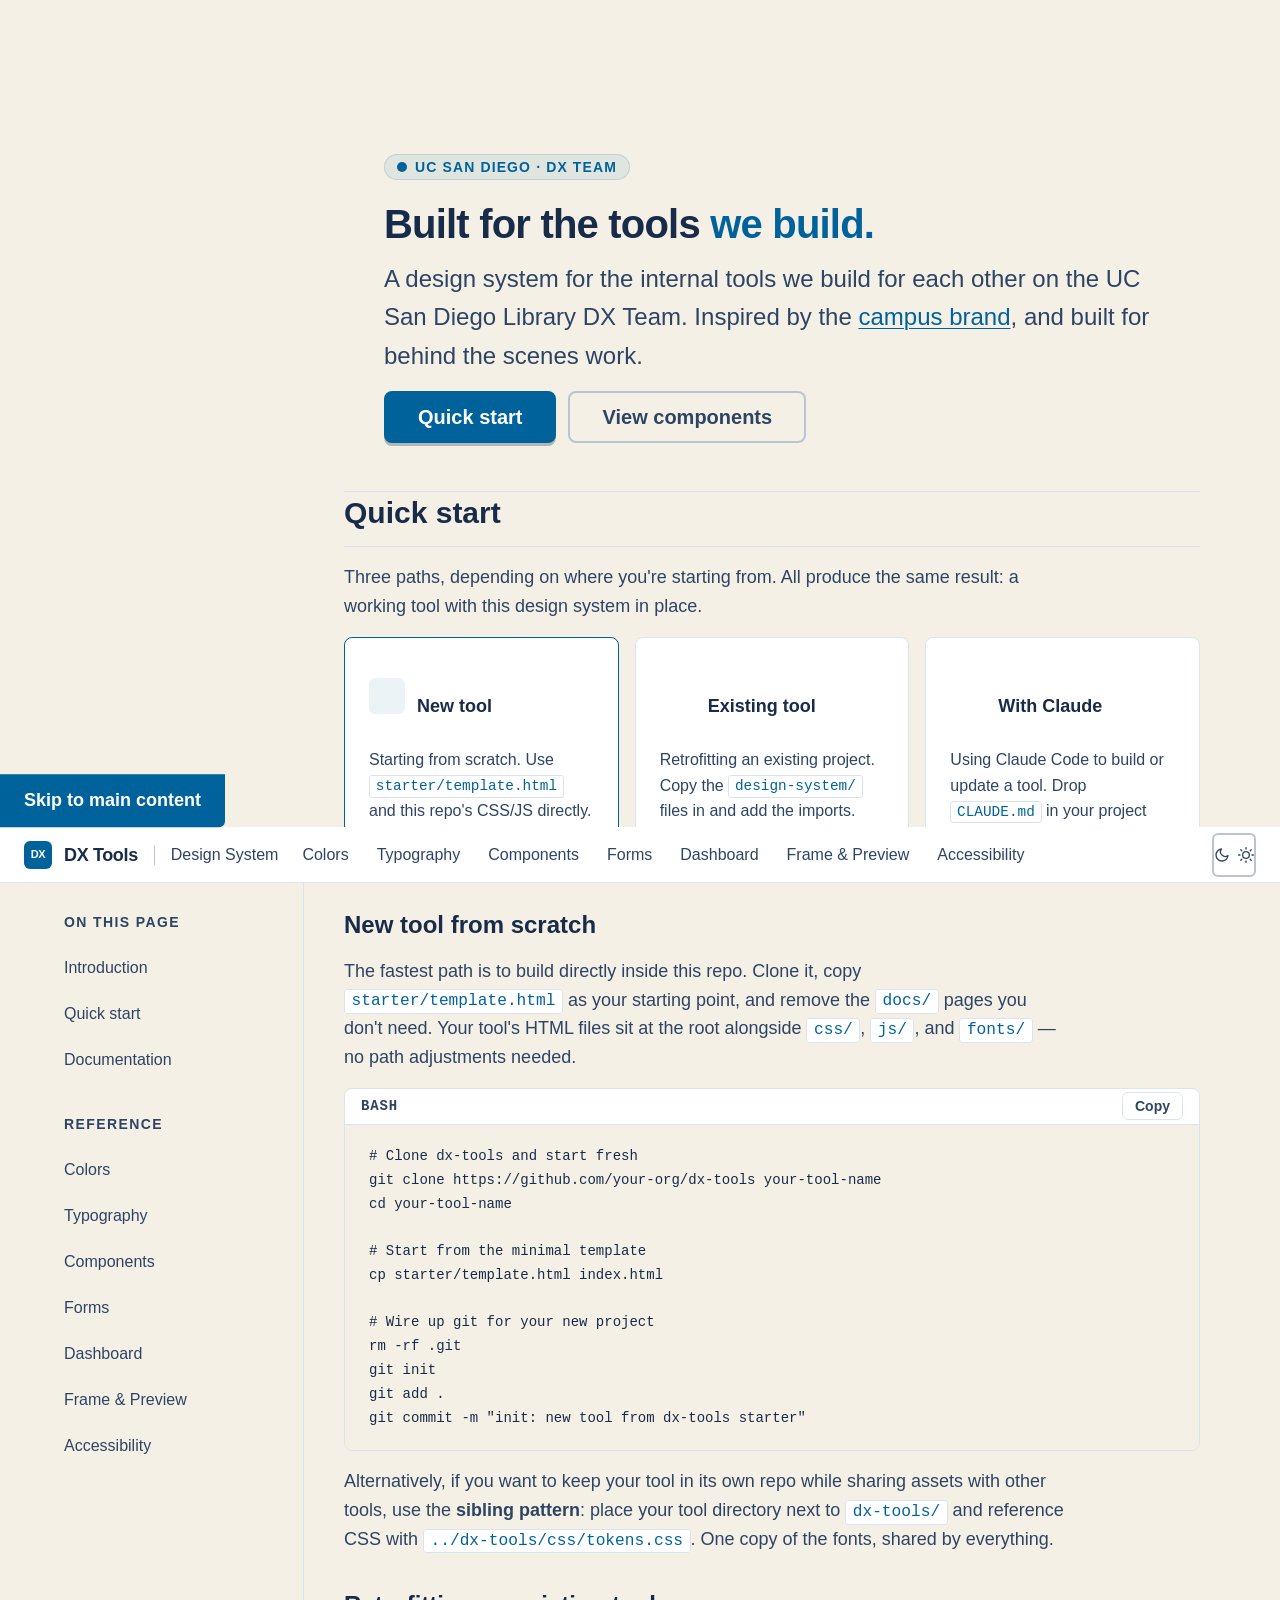
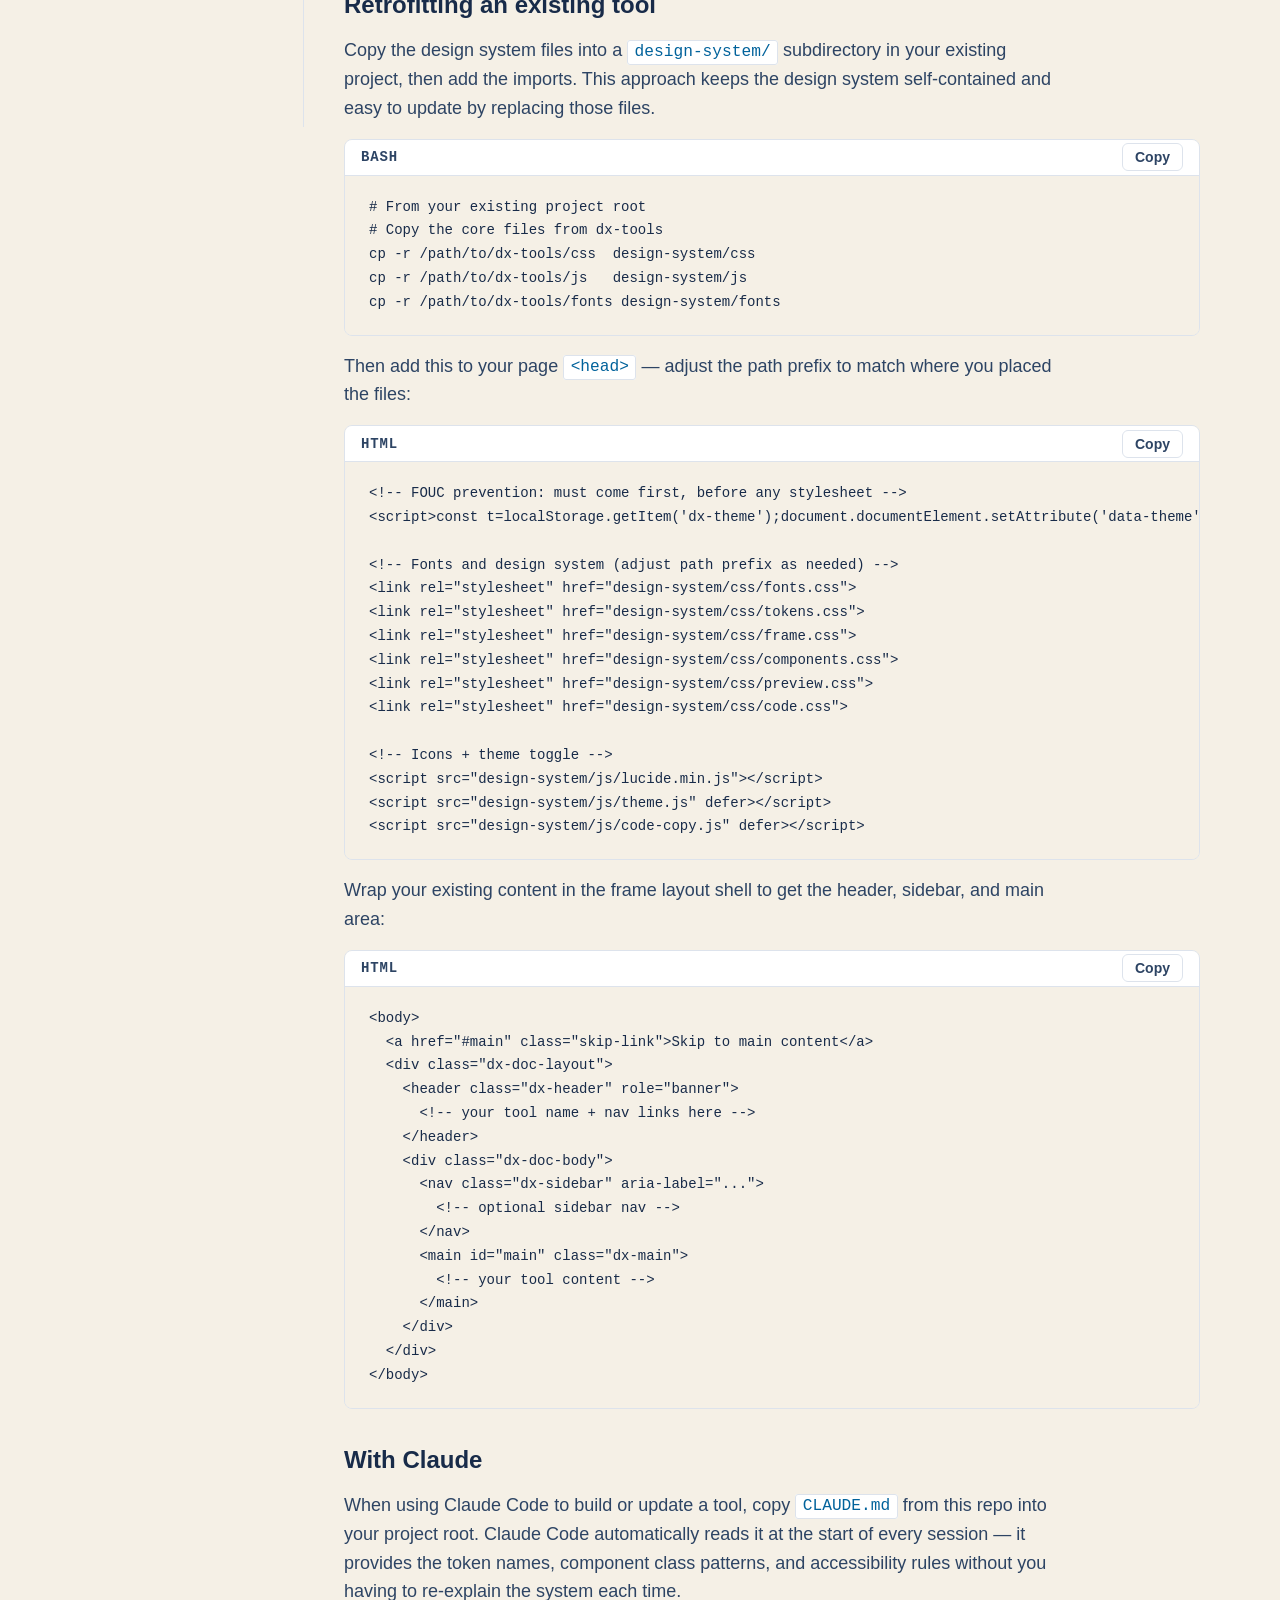
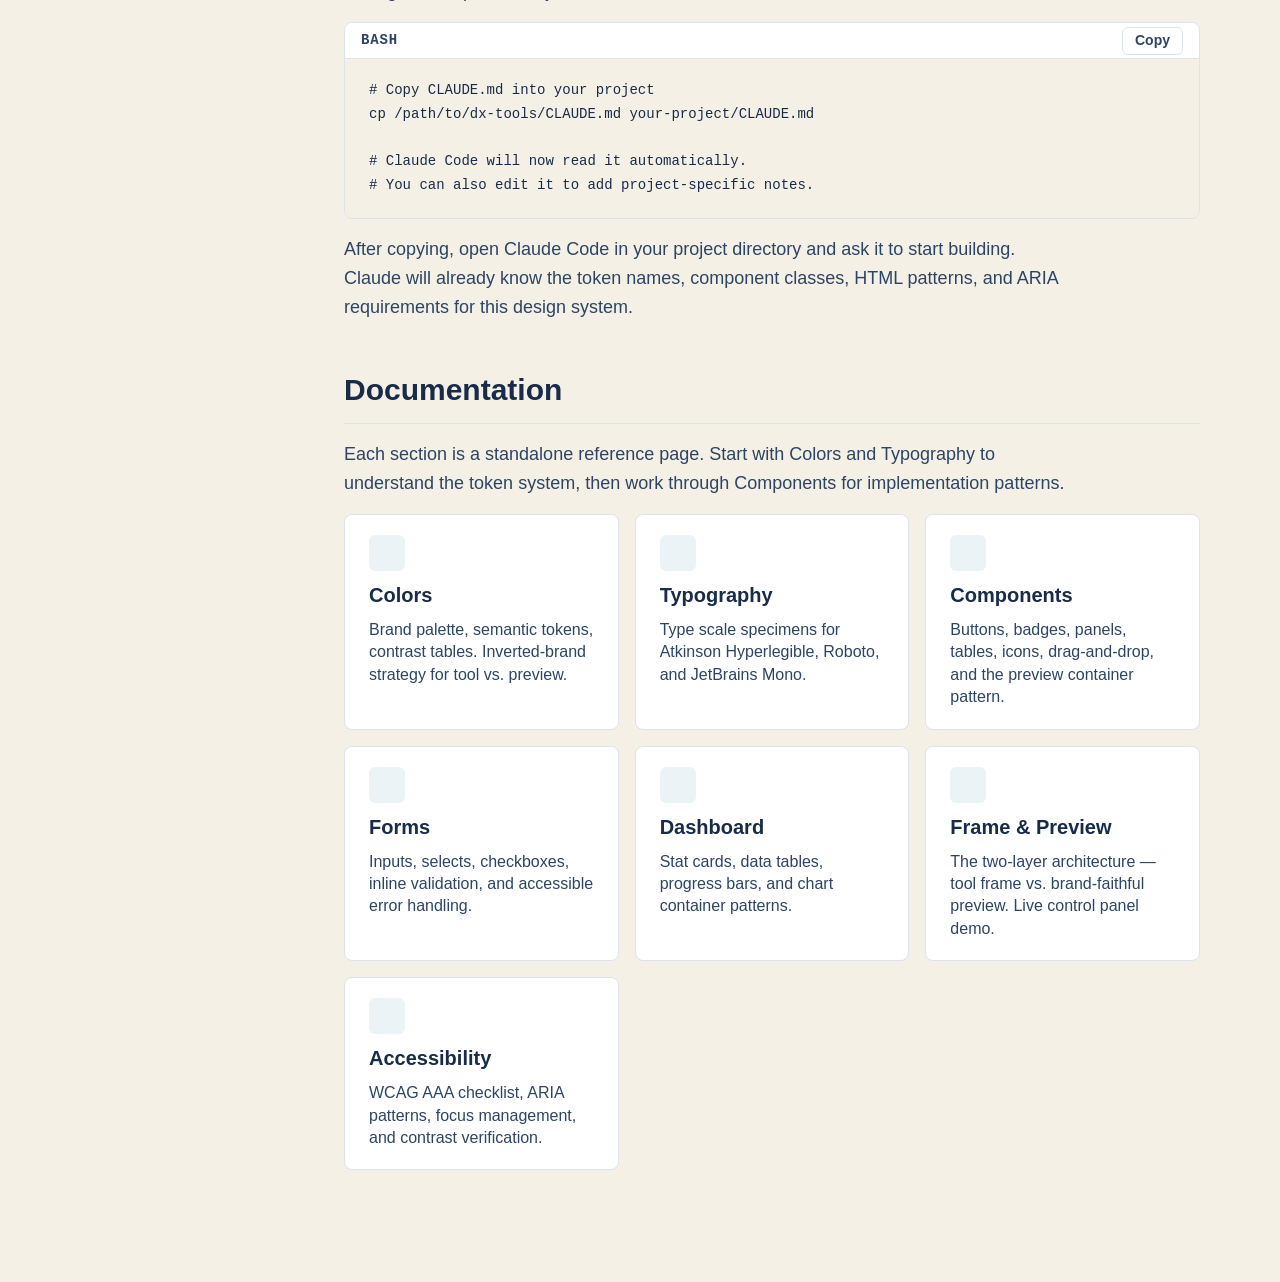
==== docs/index.html @ 7c6c9ac5 "feat: packaging guide, CLAUDE.md, starter template, docs/ index Issue 1 — docs/index.html   Proper l" ====
<!DOCTYPE html>
<html lang="en">
<head>
  <meta charset="UTF-8">
  <meta name="viewport" content="width=device-width, initial-scale=1.0">
  <title>Documentation — DX Tools Design System</title>
  <meta http-equiv="refresh" content="0; url=../index.html#docs">
  <script>const t=localStorage.getItem('dx-theme');document.documentElement.setAttribute('data-theme',t||'light');</script>
  <link rel="stylesheet" href="../css/fonts.css">
  <link rel="stylesheet" href="../css/tokens.css">
  <link rel="stylesheet" href="../css/frame.css">
  <link rel="stylesheet" href="../css/components.css">
  <link rel="stylesheet" href="../css/code.css">
</head>
<body>
  <a href="#main" class="skip-link">Skip to main content</a>
  <div class="dx-doc-layout">
    <header class="dx-header" role="banner">
      <a href="../index.html" class="dx-header__brand" aria-label="DX Tools home">
        <span class="dx-header__mark" aria-hidden="true">DX</span>
        <span class="dx-header__wordmark">DX Tools</span>
        <span class="dx-header__divider" aria-hidden="true"></span>
        <span class="dx-header__subtitle">Design System</span>
      </a>
      <nav class="dx-header__nav" aria-label="Design system sections">
        <a href="colors.html"        class="dx-header__nav-link">Colors</a>
        <a href="typography.html"    class="dx-header__nav-link">Typography</a>
        <a href="components.html"    class="dx-header__nav-link">Components</a>
        <a href="forms.html"         class="dx-header__nav-link">Forms</a>
        <a href="dashboard.html"     class="dx-header__nav-link">Dashboard</a>
        <a href="frame-preview.html" class="dx-header__nav-link">Frame &amp; Preview</a>
        <a href="accessibility.html" class="dx-header__nav-link">Accessibility</a>
      </nav>
      <div class="dx-header__actions">
        <button class="btn btn--ghost btn--icon" data-theme-toggle aria-label="Switch to light mode" aria-pressed="false">
          <svg class="icon-moon" width="18" height="18" viewBox="0 0 24 24" fill="none" stroke="currentColor" stroke-width="2" stroke-linecap="round" stroke-linejoin="round" aria-hidden="true"><path d="M21 12.79A9 9 0 1 1 11.21 3 7 7 0 0 0 21 12.79z"/></svg>
          <svg class="icon-sun"  width="18" height="18" viewBox="0 0 24 24" fill="none" stroke="currentColor" stroke-width="2" stroke-linecap="round" stroke-linejoin="round" aria-hidden="true" hidden><circle cx="12" cy="12" r="5"/><line x1="12" y1="1" x2="12" y2="3"/><line x1="12" y1="21" x2="12" y2="23"/><line x1="1" y1="12" x2="3" y2="12"/><line x1="21" y1="12" x2="23" y2="12"/><line x1="4.22" y1="4.22" x2="5.64" y2="5.64"/><line x1="18.36" y1="18.36" x2="19.78" y2="19.78"/><line x1="4.22" y1="19.78" x2="5.64" y2="18.36"/><line x1="18.36" y1="5.64" x2="19.78" y2="4.22"/></svg>
        </button>
      </div>
    </header>

    <div class="dx-doc-body">
      <main id="main" class="dx-main" style="max-width: 600px;">
        <span class="eyebrow">Design system</span>
        <h1 class="page-title">Documentation</h1>
        <p class="lead">You've landed in the <code>docs/</code> directory. Pick a section below, or go to the <a href="../index.html">design system home</a>.</p>

        <nav aria-label="Documentation sections">
          <ul style="list-style: none; display: flex; flex-direction: column; gap: var(--space-3); padding: 0; margin-top: var(--space-6);">
            <li><a href="colors.html" style="font-size: var(--text-md); font-weight: var(--weight-semibold);">Colors</a> — brand palette, semantic tokens, contrast tables</li>
            <li><a href="typography.html" style="font-size: var(--text-md); font-weight: var(--weight-semibold);">Typography</a> — type scale specimens, Atkinson, Roboto, JetBrains Mono</li>
            <li><a href="components.html" style="font-size: var(--text-md); font-weight: var(--weight-semibold);">Components</a> — buttons, panels, tables, icons, drag-and-drop, preview container</li>
            <li><a href="forms.html" style="font-size: var(--text-md); font-weight: var(--weight-semibold);">Forms</a> — inputs, selects, validation, error states</li>
            <li><a href="dashboard.html" style="font-size: var(--text-md); font-weight: var(--weight-semibold);">Dashboard</a> — stat cards, data tables, progress bars</li>
            <li><a href="frame-preview.html" style="font-size: var(--text-md); font-weight: var(--weight-semibold);">Frame &amp; Preview</a> — two-layer architecture, cascade rules, control panel demo</li>
            <li><a href="accessibility.html" style="font-size: var(--text-md); font-weight: var(--weight-semibold);">Accessibility</a> — WCAG AAA checklist, ARIA patterns, focus management</li>
          </ul>
        </nav>
      </main>
    </div>
  </div>
  <script src="../js/lucide.min.js"></script>
  <script src="../js/theme.js" defer></script>
</body>
</html>
---- css/fonts.css ----
/* ================================================================
   DX TOOLS DESIGN SYSTEM — SELF-HOSTED FONTS

   All fonts served locally from ../fonts/ (no external requests).
   Generated from Google Fonts CSS; paths rewritten to local woff2 files.

   Typefaces:
     Atkinson Hyperlegible — Frame UI (accessibility-first)
     JetBrains Mono        — Code blocks and inline code
     Roboto                — Preview areas (UC San Diego brand substitute)

   Usage:
     var(--font-frame)   → Atkinson Hyperlegible
     var(--font-code)    → JetBrains Mono
     var(--font-preview) → Roboto
   ================================================================ */

/* latin-ext */
@font-face {
  font-family: 'Atkinson Hyperlegible';
  font-style: italic;
  font-weight: 400;
  font-display: swap;
  src: url(../fonts/9Bt43C1KxNDXMspQ1lPyU89-1h6ONRlW45G056IkUwCgblWmLWQ.woff2) format('woff2');
  unicode-range: U+0100-02BA, U+02BD-02C5, U+02C7-02CC, U+02CE-02D7, U+02DD-02FF, U+0304, U+0308, U+0329, U+1D00-1DBF, U+1E00-1E9F, U+1EF2-1EFF, U+2020, U+20A0-20AB, U+20AD-20C0, U+2113, U+2C60-2C7F, U+A720-A7FF;
}
/* latin */
@font-face {
  font-family: 'Atkinson Hyperlegible';
  font-style: italic;
  font-weight: 400;
  font-display: swap;
  src: url(../fonts/9Bt43C1KxNDXMspQ1lPyU89-1h6ONRlW45G056IqUwCgblWm.woff2) format('woff2');
  unicode-range: U+0000-00FF, U+0131, U+0152-0153, U+02BB-02BC, U+02C6, U+02DA, U+02DC, U+0304, U+0308, U+0329, U+2000-206F, U+20AC, U+2122, U+2191, U+2193, U+2212, U+2215, U+FEFF, U+FFFD;
}
/* latin-ext */
@font-face {
  font-family: 'Atkinson Hyperlegible';
  font-style: italic;
  font-weight: 700;
  font-display: swap;
  src: url(../fonts/9Bt93C1KxNDXMspQ1lPyU89-1h6ONRlW45G056qRdhWDTFiMF225Z2k.woff2) format('woff2');
  unicode-range: U+0100-02BA, U+02BD-02C5, U+02C7-02CC, U+02CE-02D7, U+02DD-02FF, U+0304, U+0308, U+0329, U+1D00-1DBF, U+1E00-1E9F, U+1EF2-1EFF, U+2020, U+20A0-20AB, U+20AD-20C0, U+2113, U+2C60-2C7F, U+A720-A7FF;
}
/* latin */
@font-face {
  font-family: 'Atkinson Hyperlegible';
  font-style: italic;
  font-weight: 700;
  font-display: swap;
  src: url(../fonts/9Bt93C1KxNDXMspQ1lPyU89-1h6ONRlW45G056qRdhWNTFiMF225.woff2) format('woff2');
  unicode-range: U+0000-00FF, U+0131, U+0152-0153, U+02BB-02BC, U+02C6, U+02DA, U+02DC, U+0304, U+0308, U+0329, U+2000-206F, U+20AC, U+2122, U+2191, U+2193, U+2212, U+2215, U+FEFF, U+FFFD;
}
/* latin-ext */
@font-face {
  font-family: 'Atkinson Hyperlegible';
  font-style: normal;
  font-weight: 400;
  font-display: swap;
  src: url(../fonts/9Bt23C1KxNDXMspQ1lPyU89-1h6ONRlW45G07JIoWQeCbGWn.woff2) format('woff2');
  unicode-range: U+0100-02BA, U+02BD-02C5, U+02C7-02CC, U+02CE-02D7, U+02DD-02FF, U+0304, U+0308, U+0329, U+1D00-1DBF, U+1E00-1E9F, U+1EF2-1EFF, U+2020, U+20A0-20AB, U+20AD-20C0, U+2113, U+2C60-2C7F, U+A720-A7FF;
}
/* latin */
@font-face {
  font-family: 'Atkinson Hyperlegible';
  font-style: normal;
  font-weight: 400;
  font-display: swap;
  src: url(../fonts/9Bt23C1KxNDXMspQ1lPyU89-1h6ONRlW45G04pIoWQeCbA.woff2) format('woff2');
  unicode-range: U+0000-00FF, U+0131, U+0152-0153, U+02BB-02BC, U+02C6, U+02DA, U+02DC, U+0304, U+0308, U+0329, U+2000-206F, U+20AC, U+2122, U+2191, U+2193, U+2212, U+2215, U+FEFF, U+FFFD;
}
/* latin-ext */
@font-face {
  font-family: 'Atkinson Hyperlegible';
  font-style: normal;
  font-weight: 700;
  font-display: swap;
  src: url(../fonts/9Bt73C1KxNDXMspQ1lPyU89-1h6ONRlW45G8Wbc9eiWPRl-uFV24.woff2) format('woff2');
  unicode-range: U+0100-02BA, U+02BD-02C5, U+02C7-02CC, U+02CE-02D7, U+02DD-02FF, U+0304, U+0308, U+0329, U+1D00-1DBF, U+1E00-1E9F, U+1EF2-1EFF, U+2020, U+20A0-20AB, U+20AD-20C0, U+2113, U+2C60-2C7F, U+A720-A7FF;
}
/* latin */
@font-face {
  font-family: 'Atkinson Hyperlegible';
  font-style: normal;
  font-weight: 700;
  font-display: swap;
  src: url(../fonts/9Bt73C1KxNDXMspQ1lPyU89-1h6ONRlW45G8Wbc9dCWPRl-uFQ.woff2) format('woff2');
  unicode-range: U+0000-00FF, U+0131, U+0152-0153, U+02BB-02BC, U+02C6, U+02DA, U+02DC, U+0304, U+0308, U+0329, U+2000-206F, U+20AC, U+2122, U+2191, U+2193, U+2212, U+2215, U+FEFF, U+FFFD;
}
/* cyrillic-ext */
@font-face {
  font-family: 'JetBrains Mono';
  font-style: italic;
  font-weight: 400;
  font-display: swap;
  src: url(../fonts/tDba2o-flEEny0FZhsfKu5WU4xD-IQ-PuZJJXxfpAO-LfmOamaKxggPBcV-2Lg.woff2) format('woff2');
  unicode-range: U+0460-052F, U+1C80-1C8A, U+20B4, U+2DE0-2DFF, U+A640-A69F, U+FE2E-FE2F;
}
/* cyrillic */
@font-face {
  font-family: 'JetBrains Mono';
  font-style: italic;
  font-weight: 400;
  font-display: swap;
  src: url(../fonts/tDba2o-flEEny0FZhsfKu5WU4xD-IQ-PuZJJXxfpAO-LfmOTmaKxggPBcV-2Lg.woff2) format('woff2');
  unicode-range: U+0301, U+0400-045F, U+0490-0491, U+04B0-04B1, U+2116;
}
/* greek */
@font-face {
  font-family: 'JetBrains Mono';
  font-style: italic;
  font-weight: 400;
  font-display: swap;
  src: url(../fonts/tDba2o-flEEny0FZhsfKu5WU4xD-IQ-PuZJJXxfpAO-LfmOUmaKxggPBcV-2Lg.woff2) format('woff2');
  unicode-range: U+0370-0377, U+037A-037F, U+0384-038A, U+038C, U+038E-03A1, U+03A3-03FF;
}
/* vietnamese */
@font-face {
  font-family: 'JetBrains Mono';
  font-style: italic;
  font-weight: 400;
  font-display: swap;
  src: url(../fonts/tDba2o-flEEny0FZhsfKu5WU4xD-IQ-PuZJJXxfpAO-LfmOYmaKxggPBcV-2Lg.woff2) format('woff2');
  unicode-range: U+0102-0103, U+0110-0111, U+0128-0129, U+0168-0169, U+01A0-01A1, U+01AF-01B0, U+0300-0301, U+0303-0304, U+0308-0309, U+0323, U+0329, U+1EA0-1EF9, U+20AB;
}
/* latin-ext */
@font-face {
  font-family: 'JetBrains Mono';
  font-style: italic;
  font-weight: 400;
  font-display: swap;
  src: url(../fonts/tDba2o-flEEny0FZhsfKu5WU4xD-IQ-PuZJJXxfpAO-LfmOZmaKxggPBcV-2Lg.woff2) format('woff2');
  unicode-range: U+0100-02BA, U+02BD-02C5, U+02C7-02CC, U+02CE-02D7, U+02DD-02FF, U+0304, U+0308, U+0329, U+1D00-1DBF, U+1E00-1E9F, U+1EF2-1EFF, U+2020, U+20A0-20AB, U+20AD-20C0, U+2113, U+2C60-2C7F, U+A720-A7FF;
}
/* latin */
@font-face {
  font-family: 'JetBrains Mono';
  font-style: italic;
  font-weight: 400;
  font-display: swap;
  src: url(../fonts/tDba2o-flEEny0FZhsfKu5WU4xD-IQ-PuZJJXxfpAO-LfmOXmaKxggPBcV8.woff2) format('woff2');
  unicode-range: U+0000-00FF, U+0131, U+0152-0153, U+02BB-02BC, U+02C6, U+02DA, U+02DC, U+0304, U+0308, U+0329, U+2000-206F, U+20AC, U+2122, U+2191, U+2193, U+2212, U+2215, U+FEFF, U+FFFD;
}
/* cyrillic-ext */
@font-face {
  font-family: 'JetBrains Mono';
  font-style: normal;
  font-weight: 400;
  font-display: swap;
  src: url(../fonts/tDbv2o-flEEny0FZhsfKu5WU4zr3E_BX0PnT8RD8yKwBNntkaToggR7BYRbKPx3cwgknk-6nFg.woff2) format('woff2');
  unicode-range: U+0460-052F, U+1C80-1C8A, U+20B4, U+2DE0-2DFF, U+A640-A69F, U+FE2E-FE2F;
}
/* cyrillic */
@font-face {
  font-family: 'JetBrains Mono';
  font-style: normal;
  font-weight: 400;
  font-display: swap;
  src: url(../fonts/tDbv2o-flEEny0FZhsfKu5WU4zr3E_BX0PnT8RD8yKwBNntkaToggR7BYRbKPxTcwgknk-6nFg.woff2) format('woff2');
  unicode-range: U+0301, U+0400-045F, U+0490-0491, U+04B0-04B1, U+2116;
}
/* greek */
@font-face {
  font-family: 'JetBrains Mono';
  font-style: normal;
  font-weight: 400;
  font-display: swap;
  src: url(../fonts/tDbv2o-flEEny0FZhsfKu5WU4zr3E_BX0PnT8RD8yKwBNntkaToggR7BYRbKPxPcwgknk-6nFg.woff2) format('woff2');
  unicode-range: U+0370-0377, U+037A-037F, U+0384-038A, U+038C, U+038E-03A1, U+03A3-03FF;
}
/* vietnamese */
@font-face {
  font-family: 'JetBrains Mono';
  font-style: normal;
  font-weight: 400;
  font-display: swap;
  src: url(../fonts/tDbv2o-flEEny0FZhsfKu5WU4zr3E_BX0PnT8RD8yKwBNntkaToggR7BYRbKPx_cwgknk-6nFg.woff2) format('woff2');
  unicode-range: U+0102-0103, U+0110-0111, U+0128-0129, U+0168-0169, U+01A0-01A1, U+01AF-01B0, U+0300-0301, U+0303-0304, U+0308-0309, U+0323, U+0329, U+1EA0-1EF9, U+20AB;
}
/* latin-ext */
@font-face {
  font-family: 'JetBrains Mono';
  font-style: normal;
  font-weight: 400;
  font-display: swap;
  src: url(../fonts/tDbv2o-flEEny0FZhsfKu5WU4zr3E_BX0PnT8RD8yKwBNntkaToggR7BYRbKPx7cwgknk-6nFg.woff2) format('woff2');
  unicode-range: U+0100-02BA, U+02BD-02C5, U+02C7-02CC, U+02CE-02D7, U+02DD-02FF, U+0304, U+0308, U+0329, U+1D00-1DBF, U+1E00-1E9F, U+1EF2-1EFF, U+2020, U+20A0-20AB, U+20AD-20C0, U+2113, U+2C60-2C7F, U+A720-A7FF;
}
/* latin */
@font-face {
  font-family: 'JetBrains Mono';
  font-style: normal;
  font-weight: 400;
  font-display: swap;
  src: url(../fonts/tDbv2o-flEEny0FZhsfKu5WU4zr3E_BX0PnT8RD8yKwBNntkaToggR7BYRbKPxDcwgknk-4.woff2) format('woff2');
  unicode-range: U+0000-00FF, U+0131, U+0152-0153, U+02BB-02BC, U+02C6, U+02DA, U+02DC, U+0304, U+0308, U+0329, U+2000-206F, U+20AC, U+2122, U+2191, U+2193, U+2212, U+2215, U+FEFF, U+FFFD;
}
/* cyrillic-ext */
@font-face {
  font-family: 'JetBrains Mono';
  font-style: normal;
  font-weight: 500;
  font-display: swap;
  src: url(../fonts/tDbv2o-flEEny0FZhsfKu5WU4zr3E_BX0PnT8RD8yKwBNntkaToggR7BYRbKPx3cwgknk-6nFg.woff2) format('woff2');
  unicode-range: U+0460-052F, U+1C80-1C8A, U+20B4, U+2DE0-2DFF, U+A640-A69F, U+FE2E-FE2F;
}
/* cyrillic */
@font-face {
  font-family: 'JetBrains Mono';
  font-style: normal;
  font-weight: 500;
  font-display: swap;
  src: url(../fonts/tDbv2o-flEEny0FZhsfKu5WU4zr3E_BX0PnT8RD8yKwBNntkaToggR7BYRbKPxTcwgknk-6nFg.woff2) format('woff2');
  unicode-range: U+0301, U+0400-045F, U+0490-0491, U+04B0-04B1, U+2116;
}
/* greek */
@font-face {
  font-family: 'JetBrains Mono';
  font-style: normal;
  font-weight: 500;
  font-display: swap;
  src: url(../fonts/tDbv2o-flEEny0FZhsfKu5WU4zr3E_BX0PnT8RD8yKwBNntkaToggR7BYRbKPxPcwgknk-6nFg.woff2) format('woff2');
  unicode-range: U+0370-0377, U+037A-037F, U+0384-038A, U+038C, U+038E-03A1, U+03A3-03FF;
}
/* vietnamese */
@font-face {
  font-family: 'JetBrains Mono';
  font-style: normal;
  font-weight: 500;
  font-display: swap;
  src: url(../fonts/tDbv2o-flEEny0FZhsfKu5WU4zr3E_BX0PnT8RD8yKwBNntkaToggR7BYRbKPx_cwgknk-6nFg.woff2) format('woff2');
  unicode-range: U+0102-0103, U+0110-0111, U+0128-0129, U+0168-0169, U+01A0-01A1, U+01AF-01B0, U+0300-0301, U+0303-0304, U+0308-0309, U+0323, U+0329, U+1EA0-1EF9, U+20AB;
}
/* latin-ext */
@font-face {
  font-family: 'JetBrains Mono';
  font-style: normal;
  font-weight: 500;
  font-display: swap;
  src: url(../fonts/tDbv2o-flEEny0FZhsfKu5WU4zr3E_BX0PnT8RD8yKwBNntkaToggR7BYRbKPx7cwgknk-6nFg.woff2) format('woff2');
  unicode-range: U+0100-02BA, U+02BD-02C5, U+02C7-02CC, U+02CE-02D7, U+02DD-02FF, U+0304, U+0308, U+0329, U+1D00-1DBF, U+1E00-1E9F, U+1EF2-1EFF, U+2020, U+20A0-20AB, U+20AD-20C0, U+2113, U+2C60-2C7F, U+A720-A7FF;
}
/* latin */
@font-face {
  font-family: 'JetBrains Mono';
  font-style: normal;
  font-weight: 500;
  font-display: swap;
  src: url(../fonts/tDbv2o-flEEny0FZhsfKu5WU4zr3E_BX0PnT8RD8yKwBNntkaToggR7BYRbKPxDcwgknk-4.woff2) format('woff2');
  unicode-range: U+0000-00FF, U+0131, U+0152-0153, U+02BB-02BC, U+02C6, U+02DA, U+02DC, U+0304, U+0308, U+0329, U+2000-206F, U+20AC, U+2122, U+2191, U+2193, U+2212, U+2215, U+FEFF, U+FFFD;
}
/* cyrillic-ext */
@font-face {
  font-family: 'JetBrains Mono';
  font-style: normal;
  font-weight: 700;
  font-display: swap;
  src: url(../fonts/tDbv2o-flEEny0FZhsfKu5WU4zr3E_BX0PnT8RD8yKwBNntkaToggR7BYRbKPx3cwgknk-6nFg.woff2) format('woff2');
  unicode-range: U+0460-052F, U+1C80-1C8A, U+20B4, U+2DE0-2DFF, U+A640-A69F, U+FE2E-FE2F;
}
/* cyrillic */
@font-face {
  font-family: 'JetBrains Mono';
  font-style: normal;
  font-weight: 700;
  font-display: swap;
  src: url(../fonts/tDbv2o-flEEny0FZhsfKu5WU4zr3E_BX0PnT8RD8yKwBNntkaToggR7BYRbKPxTcwgknk-6nFg.woff2) format('woff2');
  unicode-range: U+0301, U+0400-045F, U+0490-0491, U+04B0-04B1, U+2116;
}
/* greek */
@font-face {
  font-family: 'JetBrains Mono';
  font-style: normal;
  font-weight: 700;
  font-display: swap;
  src: url(../fonts/tDbv2o-flEEny0FZhsfKu5WU4zr3E_BX0PnT8RD8yKwBNntkaToggR7BYRbKPxPcwgknk-6nFg.woff2) format('woff2');
  unicode-range: U+0370-0377, U+037A-037F, U+0384-038A, U+038C, U+038E-03A1, U+03A3-03FF;
}
/* vietnamese */
@font-face {
  font-family: 'JetBrains Mono';
  font-style: normal;
  font-weight: 700;
  font-display: swap;
  src: url(../fonts/tDbv2o-flEEny0FZhsfKu5WU4zr3E_BX0PnT8RD8yKwBNntkaToggR7BYRbKPx_cwgknk-6nFg.woff2) format('woff2');
  unicode-range: U+0102-0103, U+0110-0111, U+0128-0129, U+0168-0169, U+01A0-01A1, U+01AF-01B0, U+0300-0301, U+0303-0304, U+0308-0309, U+0323, U+0329, U+1EA0-1EF9, U+20AB;
}
/* latin-ext */
@font-face {
  font-family: 'JetBrains Mono';
  font-style: normal;
  font-weight: 700;
  font-display: swap;
  src: url(../fonts/tDbv2o-flEEny0FZhsfKu5WU4zr3E_BX0PnT8RD8yKwBNntkaToggR7BYRbKPx7cwgknk-6nFg.woff2) format('woff2');
  unicode-range: U+0100-02BA, U+02BD-02C5, U+02C7-02CC, U+02CE-02D7, U+02DD-02FF, U+0304, U+0308, U+0329, U+1D00-1DBF, U+1E00-1E9F, U+1EF2-1EFF, U+2020, U+20A0-20AB, U+20AD-20C0, U+2113, U+2C60-2C7F, U+A720-A7FF;
}
/* latin */
@font-face {
  font-family: 'JetBrains Mono';
  font-style: normal;
  font-weight: 700;
  font-display: swap;
  src: url(../fonts/tDbv2o-flEEny0FZhsfKu5WU4zr3E_BX0PnT8RD8yKwBNntkaToggR7BYRbKPxDcwgknk-4.woff2) format('woff2');
  unicode-range: U+0000-00FF, U+0131, U+0152-0153, U+02BB-02BC, U+02C6, U+02DA, U+02DC, U+0304, U+0308, U+0329, U+2000-206F, U+20AC, U+2122, U+2191, U+2193, U+2212, U+2215, U+FEFF, U+FFFD;
}
/* cyrillic-ext */
@font-face {
  font-family: 'Roboto';
  font-style: italic;
  font-weight: 400;
  font-stretch: 100%;
  font-display: swap;
  src: url(../fonts/KFOKCnqEu92Fr1Mu53ZEC9_Vu3r1gIhOszmOClHrs6ljXfMMLoHQuAX-k3Yi128m0kN2.woff2) format('woff2');
  unicode-range: U+0460-052F, U+1C80-1C8A, U+20B4, U+2DE0-2DFF, U+A640-A69F, U+FE2E-FE2F;
}
/* cyrillic */
@font-face {
  font-family: 'Roboto';
  font-style: italic;
  font-weight: 400;
  font-stretch: 100%;
  font-display: swap;
  src: url(../fonts/KFOKCnqEu92Fr1Mu53ZEC9_Vu3r1gIhOszmOClHrs6ljXfMMLoHQuAz-k3Yi128m0kN2.woff2) format('woff2');
  unicode-range: U+0301, U+0400-045F, U+0490-0491, U+04B0-04B1, U+2116;
}
/* greek-ext */
@font-face {
  font-family: 'Roboto';
  font-style: italic;
  font-weight: 400;
  font-stretch: 100%;
  font-display: swap;
  src: url(../fonts/KFOKCnqEu92Fr1Mu53ZEC9_Vu3r1gIhOszmOClHrs6ljXfMMLoHQuAT-k3Yi128m0kN2.woff2) format('woff2');
  unicode-range: U+1F00-1FFF;
}
/* greek */
@font-face {
  font-family: 'Roboto';
  font-style: italic;
  font-weight: 400;
  font-stretch: 100%;
  font-display: swap;
  src: url(../fonts/KFOKCnqEu92Fr1Mu53ZEC9_Vu3r1gIhOszmOClHrs6ljXfMMLoHQuAv-k3Yi128m0kN2.woff2) format('woff2');
  unicode-range: U+0370-0377, U+037A-037F, U+0384-038A, U+038C, U+038E-03A1, U+03A3-03FF;
}
/* math */
@font-face {
  font-family: 'Roboto';
  font-style: italic;
  font-weight: 400;
  font-stretch: 100%;
  font-display: swap;
  src: url(../fonts/KFOKCnqEu92Fr1Mu53ZEC9_Vu3r1gIhOszmOClHrs6ljXfMMLoHQuHT-k3Yi128m0kN2.woff2) format('woff2');
  unicode-range: U+0302-0303, U+0305, U+0307-0308, U+0310, U+0312, U+0315, U+031A, U+0326-0327, U+032C, U+032F-0330, U+0332-0333, U+0338, U+033A, U+0346, U+034D, U+0391-03A1, U+03A3-03A9, U+03B1-03C9, U+03D1, U+03D5-03D6, U+03F0-03F1, U+03F4-03F5, U+2016-2017, U+2034-2038, U+203C, U+2040, U+2043, U+2047, U+2050, U+2057, U+205F, U+2070-2071, U+2074-208E, U+2090-209C, U+20D0-20DC, U+20E1, U+20E5-20EF, U+2100-2112, U+2114-2115, U+2117-2121, U+2123-214F, U+2190, U+2192, U+2194-21AE, U+21B0-21E5, U+21F1-21F2, U+21F4-2211, U+2213-2214, U+2216-22FF, U+2308-230B, U+2310, U+2319, U+231C-2321, U+2336-237A, U+237C, U+2395, U+239B-23B7, U+23D0, U+23DC-23E1, U+2474-2475, U+25AF, U+25B3, U+25B7, U+25BD, U+25C1, U+25CA, U+25CC, U+25FB, U+266D-266F, U+27C0-27FF, U+2900-2AFF, U+2B0E-2B11, U+2B30-2B4C, U+2BFE, U+3030, U+FF5B, U+FF5D, U+1D400-1D7FF, U+1EE00-1EEFF;
}
/* symbols */
@font-face {
  font-family: 'Roboto';
  font-style: italic;
  font-weight: 400;
  font-stretch: 100%;
  font-display: swap;
  src: url(../fonts/KFOKCnqEu92Fr1Mu53ZEC9_Vu3r1gIhOszmOClHrs6ljXfMMLoHQuGb-k3Yi128m0kN2.woff2) format('woff2');
  unicode-range: U+0001-000C, U+000E-001F, U+007F-009F, U+20DD-20E0, U+20E2-20E4, U+2150-218F, U+2190, U+2192, U+2194-2199, U+21AF, U+21E6-21F0, U+21F3, U+2218-2219, U+2299, U+22C4-22C6, U+2300-243F, U+2440-244A, U+2460-24FF, U+25A0-27BF, U+2800-28FF, U+2921-2922, U+2981, U+29BF, U+29EB, U+2B00-2BFF, U+4DC0-4DFF, U+FFF9-FFFB, U+10140-1018E, U+10190-1019C, U+101A0, U+101D0-101FD, U+102E0-102FB, U+10E60-10E7E, U+1D2C0-1D2D3, U+1D2E0-1D37F, U+1F000-1F0FF, U+1F100-1F1AD, U+1F1E6-1F1FF, U+1F30D-1F30F, U+1F315, U+1F31C, U+1F31E, U+1F320-1F32C, U+1F336, U+1F378, U+1F37D, U+1F382, U+1F393-1F39F, U+1F3A7-1F3A8, U+1F3AC-1F3AF, U+1F3C2, U+1F3C4-1F3C6, U+1F3CA-1F3CE, U+1F3D4-1F3E0, U+1F3ED, U+1F3F1-1F3F3, U+1F3F5-1F3F7, U+1F408, U+1F415, U+1F41F, U+1F426, U+1F43F, U+1F441-1F442, U+1F444, U+1F446-1F449, U+1F44C-1F44E, U+1F453, U+1F46A, U+1F47D, U+1F4A3, U+1F4B0, U+1F4B3, U+1F4B9, U+1F4BB, U+1F4BF, U+1F4C8-1F4CB, U+1F4D6, U+1F4DA, U+1F4DF, U+1F4E3-1F4E6, U+1F4EA-1F4ED, U+1F4F7, U+1F4F9-1F4FB, U+1F4FD-1F4FE, U+1F503, U+1F507-1F50B, U+1F50D, U+1F512-1F513, U+1F53E-1F54A, U+1F54F-1F5FA, U+1F610, U+1F650-1F67F, U+1F687, U+1F68D, U+1F691, U+1F694, U+1F698, U+1F6AD, U+1F6B2, U+1F6B9-1F6BA, U+1F6BC, U+1F6C6-1F6CF, U+1F6D3-1F6D7, U+1F6E0-1F6EA, U+1F6F0-1F6F3, U+1F6F7-1F6FC, U+1F700-1F7FF, U+1F800-1F80B, U+1F810-1F847, U+1F850-1F859, U+1F860-1F887, U+1F890-1F8AD, U+1F8B0-1F8BB, U+1F8C0-1F8C1, U+1F900-1F90B, U+1F93B, U+1F946, U+1F984, U+1F996, U+1F9E9, U+1FA00-1FA6F, U+1FA70-1FA7C, U+1FA80-1FA89, U+1FA8F-1FAC6, U+1FACE-1FADC, U+1FADF-1FAE9, U+1FAF0-1FAF8, U+1FB00-1FBFF;
}
/* vietnamese */
@font-face {
  font-family: 'Roboto';
  font-style: italic;
  font-weight: 400;
  font-stretch: 100%;
  font-display: swap;
  src: url(../fonts/KFOKCnqEu92Fr1Mu53ZEC9_Vu3r1gIhOszmOClHrs6ljXfMMLoHQuAf-k3Yi128m0kN2.woff2) format('woff2');
  unicode-range: U+0102-0103, U+0110-0111, U+0128-0129, U+0168-0169, U+01A0-01A1, U+01AF-01B0, U+0300-0301, U+0303-0304, U+0308-0309, U+0323, U+0329, U+1EA0-1EF9, U+20AB;
}
/* latin-ext */
@font-face {
  font-family: 'Roboto';
  font-style: italic;
  font-weight: 400;
  font-stretch: 100%;
  font-display: swap;
  src: url(../fonts/KFOKCnqEu92Fr1Mu53ZEC9_Vu3r1gIhOszmOClHrs6ljXfMMLoHQuAb-k3Yi128m0kN2.woff2) format('woff2');
  unicode-range: U+0100-02BA, U+02BD-02C5, U+02C7-02CC, U+02CE-02D7, U+02DD-02FF, U+0304, U+0308, U+0329, U+1D00-1DBF, U+1E00-1E9F, U+1EF2-1EFF, U+2020, U+20A0-20AB, U+20AD-20C0, U+2113, U+2C60-2C7F, U+A720-A7FF;
}
/* latin */
@font-face {
  font-family: 'Roboto';
  font-style: italic;
  font-weight: 400;
  font-stretch: 100%;
  font-display: swap;
  src: url(../fonts/KFOKCnqEu92Fr1Mu53ZEC9_Vu3r1gIhOszmOClHrs6ljXfMMLoHQuAj-k3Yi128m0g.woff2) format('woff2');
  unicode-range: U+0000-00FF, U+0131, U+0152-0153, U+02BB-02BC, U+02C6, U+02DA, U+02DC, U+0304, U+0308, U+0329, U+2000-206F, U+20AC, U+2122, U+2191, U+2193, U+2212, U+2215, U+FEFF, U+FFFD;
}
/* cyrillic-ext */
@font-face {
  font-family: 'Roboto';
  font-style: normal;
  font-weight: 300;
  font-stretch: 100%;
  font-display: swap;
  src: url(../fonts/KFO7CnqEu92Fr1ME7kSn66aGLdTylUAMa3GUBHMdazTgWw.woff2) format('woff2');
  unicode-range: U+0460-052F, U+1C80-1C8A, U+20B4, U+2DE0-2DFF, U+A640-A69F, U+FE2E-FE2F;
}
/* cyrillic */
@font-face {
  font-family: 'Roboto';
  font-style: normal;
  font-weight: 300;
  font-stretch: 100%;
  font-display: swap;
  src: url(../fonts/KFO7CnqEu92Fr1ME7kSn66aGLdTylUAMa3iUBHMdazTgWw.woff2) format('woff2');
  unicode-range: U+0301, U+0400-045F, U+0490-0491, U+04B0-04B1, U+2116;
}
/* greek-ext */
@font-face {
  font-family: 'Roboto';
  font-style: normal;
  font-weight: 300;
  font-stretch: 100%;
  font-display: swap;
  src: url(../fonts/KFO7CnqEu92Fr1ME7kSn66aGLdTylUAMa3CUBHMdazTgWw.woff2) format('woff2');
  unicode-range: U+1F00-1FFF;
}
/* greek */
@font-face {
  font-family: 'Roboto';
  font-style: normal;
  font-weight: 300;
  font-stretch: 100%;
  font-display: swap;
  src: url(../fonts/KFO7CnqEu92Fr1ME7kSn66aGLdTylUAMa3-UBHMdazTgWw.woff2) format('woff2');
  unicode-range: U+0370-0377, U+037A-037F, U+0384-038A, U+038C, U+038E-03A1, U+03A3-03FF;
}
/* math */
@font-face {
  font-family: 'Roboto';
  font-style: normal;
  font-weight: 300;
  font-stretch: 100%;
  font-display: swap;
  src: url(../fonts/KFO7CnqEu92Fr1ME7kSn66aGLdTylUAMawCUBHMdazTgWw.woff2) format('woff2');
  unicode-range: U+0302-0303, U+0305, U+0307-0308, U+0310, U+0312, U+0315, U+031A, U+0326-0327, U+032C, U+032F-0330, U+0332-0333, U+0338, U+033A, U+0346, U+034D, U+0391-03A1, U+03A3-03A9, U+03B1-03C9, U+03D1, U+03D5-03D6, U+03F0-03F1, U+03F4-03F5, U+2016-2017, U+2034-2038, U+203C, U+2040, U+2043, U+2047, U+2050, U+2057, U+205F, U+2070-2071, U+2074-208E, U+2090-209C, U+20D0-20DC, U+20E1, U+20E5-20EF, U+2100-2112, U+2114-2115, U+2117-2121, U+2123-214F, U+2190, U+2192, U+2194-21AE, U+21B0-21E5, U+21F1-21F2, U+21F4-2211, U+2213-2214, U+2216-22FF, U+2308-230B, U+2310, U+2319, U+231C-2321, U+2336-237A, U+237C, U+2395, U+239B-23B7, U+23D0, U+23DC-23E1, U+2474-2475, U+25AF, U+25B3, U+25B7, U+25BD, U+25C1, U+25CA, U+25CC, U+25FB, U+266D-266F, U+27C0-27FF, U+2900-2AFF, U+2B0E-2B11, U+2B30-2B4C, U+2BFE, U+3030, U+FF5B, U+FF5D, U+1D400-1D7FF, U+1EE00-1EEFF;
}
/* symbols */
@font-face {
  font-family: 'Roboto';
  font-style: normal;
  font-weight: 300;
  font-stretch: 100%;
  font-display: swap;
  src: url(../fonts/KFO7CnqEu92Fr1ME7kSn66aGLdTylUAMaxKUBHMdazTgWw.woff2) format('woff2');
  unicode-range: U+0001-000C, U+000E-001F, U+007F-009F, U+20DD-20E0, U+20E2-20E4, U+2150-218F, U+2190, U+2192, U+2194-2199, U+21AF, U+21E6-21F0, U+21F3, U+2218-2219, U+2299, U+22C4-22C6, U+2300-243F, U+2440-244A, U+2460-24FF, U+25A0-27BF, U+2800-28FF, U+2921-2922, U+2981, U+29BF, U+29EB, U+2B00-2BFF, U+4DC0-4DFF, U+FFF9-FFFB, U+10140-1018E, U+10190-1019C, U+101A0, U+101D0-101FD, U+102E0-102FB, U+10E60-10E7E, U+1D2C0-1D2D3, U+1D2E0-1D37F, U+1F000-1F0FF, U+1F100-1F1AD, U+1F1E6-1F1FF, U+1F30D-1F30F, U+1F315, U+1F31C, U+1F31E, U+1F320-1F32C, U+1F336, U+1F378, U+1F37D, U+1F382, U+1F393-1F39F, U+1F3A7-1F3A8, U+1F3AC-1F3AF, U+1F3C2, U+1F3C4-1F3C6, U+1F3CA-1F3CE, U+1F3D4-1F3E0, U+1F3ED, U+1F3F1-1F3F3, U+1F3F5-1F3F7, U+1F408, U+1F415, U+1F41F, U+1F426, U+1F43F, U+1F441-1F442, U+1F444, U+1F446-1F449, U+1F44C-1F44E, U+1F453, U+1F46A, U+1F47D, U+1F4A3, U+1F4B0, U+1F4B3, U+1F4B9, U+1F4BB, U+1F4BF, U+1F4C8-1F4CB, U+1F4D6, U+1F4DA, U+1F4DF, U+1F4E3-1F4E6, U+1F4EA-1F4ED, U+1F4F7, U+1F4F9-1F4FB, U+1F4FD-1F4FE, U+1F503, U+1F507-1F50B, U+1F50D, U+1F512-1F513, U+1F53E-1F54A, U+1F54F-1F5FA, U+1F610, U+1F650-1F67F, U+1F687, U+1F68D, U+1F691, U+1F694, U+1F698, U+1F6AD, U+1F6B2, U+1F6B9-1F6BA, U+1F6BC, U+1F6C6-1F6CF, U+1F6D3-1F6D7, U+1F6E0-1F6EA, U+1F6F0-1F6F3, U+1F6F7-1F6FC, U+1F700-1F7FF, U+1F800-1F80B, U+1F810-1F847, U+1F850-1F859, U+1F860-1F887, U+1F890-1F8AD, U+1F8B0-1F8BB, U+1F8C0-1F8C1, U+1F900-1F90B, U+1F93B, U+1F946, U+1F984, U+1F996, U+1F9E9, U+1FA00-1FA6F, U+1FA70-1FA7C, U+1FA80-1FA89, U+1FA8F-1FAC6, U+1FACE-1FADC, U+1FADF-1FAE9, U+1FAF0-1FAF8, U+1FB00-1FBFF;
}
/* vietnamese */
@font-face {
  font-family: 'Roboto';
  font-style: normal;
  font-weight: 300;
  font-stretch: 100%;
  font-display: swap;
  src: url(../fonts/KFO7CnqEu92Fr1ME7kSn66aGLdTylUAMa3OUBHMdazTgWw.woff2) format('woff2');
  unicode-range: U+0102-0103, U+0110-0111, U+0128-0129, U+0168-0169, U+01A0-01A1, U+01AF-01B0, U+0300-0301, U+0303-0304, U+0308-0309, U+0323, U+0329, U+1EA0-1EF9, U+20AB;
}
/* latin-ext */
@font-face {
  font-family: 'Roboto';
  font-style: normal;
  font-weight: 300;
  font-stretch: 100%;
  font-display: swap;
  src: url(../fonts/KFO7CnqEu92Fr1ME7kSn66aGLdTylUAMa3KUBHMdazTgWw.woff2) format('woff2');
  unicode-range: U+0100-02BA, U+02BD-02C5, U+02C7-02CC, U+02CE-02D7, U+02DD-02FF, U+0304, U+0308, U+0329, U+1D00-1DBF, U+1E00-1E9F, U+1EF2-1EFF, U+2020, U+20A0-20AB, U+20AD-20C0, U+2113, U+2C60-2C7F, U+A720-A7FF;
}
/* latin */
@font-face {
  font-family: 'Roboto';
  font-style: normal;
  font-weight: 300;
  font-stretch: 100%;
  font-display: swap;
  src: url(../fonts/KFO7CnqEu92Fr1ME7kSn66aGLdTylUAMa3yUBHMdazQ.woff2) format('woff2');
  unicode-range: U+0000-00FF, U+0131, U+0152-0153, U+02BB-02BC, U+02C6, U+02DA, U+02DC, U+0304, U+0308, U+0329, U+2000-206F, U+20AC, U+2122, U+2191, U+2193, U+2212, U+2215, U+FEFF, U+FFFD;
}
/* cyrillic-ext */
@font-face {
  font-family: 'Roboto';
  font-style: normal;
  font-weight: 400;
  font-stretch: 100%;
  font-display: swap;
  src: url(../fonts/KFO7CnqEu92Fr1ME7kSn66aGLdTylUAMa3GUBHMdazTgWw.woff2) format('woff2');
  unicode-range: U+0460-052F, U+1C80-1C8A, U+20B4, U+2DE0-2DFF, U+A640-A69F, U+FE2E-FE2F;
}
/* cyrillic */
@font-face {
  font-family: 'Roboto';
  font-style: normal;
  font-weight: 400;
  font-stretch: 100%;
  font-display: swap;
  src: url(../fonts/KFO7CnqEu92Fr1ME7kSn66aGLdTylUAMa3iUBHMdazTgWw.woff2) format('woff2');
  unicode-range: U+0301, U+0400-045F, U+0490-0491, U+04B0-04B1, U+2116;
}
/* greek-ext */
@font-face {
  font-family: 'Roboto';
  font-style: normal;
  font-weight: 400;
  font-stretch: 100%;
  font-display: swap;
  src: url(../fonts/KFO7CnqEu92Fr1ME7kSn66aGLdTylUAMa3CUBHMdazTgWw.woff2) format('woff2');
  unicode-range: U+1F00-1FFF;
}
/* greek */
@font-face {
  font-family: 'Roboto';
  font-style: normal;
  font-weight: 400;
  font-stretch: 100%;
  font-display: swap;
  src: url(../fonts/KFO7CnqEu92Fr1ME7kSn66aGLdTylUAMa3-UBHMdazTgWw.woff2) format('woff2');
  unicode-range: U+0370-0377, U+037A-037F, U+0384-038A, U+038C, U+038E-03A1, U+03A3-03FF;
}
/* math */
@font-face {
  font-family: 'Roboto';
  font-style: normal;
  font-weight: 400;
  font-stretch: 100%;
  font-display: swap;
  src: url(../fonts/KFO7CnqEu92Fr1ME7kSn66aGLdTylUAMawCUBHMdazTgWw.woff2) format('woff2');
  unicode-range: U+0302-0303, U+0305, U+0307-0308, U+0310, U+0312, U+0315, U+031A, U+0326-0327, U+032C, U+032F-0330, U+0332-0333, U+0338, U+033A, U+0346, U+034D, U+0391-03A1, U+03A3-03A9, U+03B1-03C9, U+03D1, U+03D5-03D6, U+03F0-03F1, U+03F4-03F5, U+2016-2017, U+2034-2038, U+203C, U+2040, U+2043, U+2047, U+2050, U+2057, U+205F, U+2070-2071, U+2074-208E, U+2090-209C, U+20D0-20DC, U+20E1, U+20E5-20EF, U+2100-2112, U+2114-2115, U+2117-2121, U+2123-214F, U+2190, U+2192, U+2194-21AE, U+21B0-21E5, U+21F1-21F2, U+21F4-2211, U+2213-2214, U+2216-22FF, U+2308-230B, U+2310, U+2319, U+231C-2321, U+2336-237A, U+237C, U+2395, U+239B-23B7, U+23D0, U+23DC-23E1, U+2474-2475, U+25AF, U+25B3, U+25B7, U+25BD, U+25C1, U+25CA, U+25CC, U+25FB, U+266D-266F, U+27C0-27FF, U+2900-2AFF, U+2B0E-2B11, U+2B30-2B4C, U+2BFE, U+3030, U+FF5B, U+FF5D, U+1D400-1D7FF, U+1EE00-1EEFF;
}
/* symbols */
@font-face {
  font-family: 'Roboto';
  font-style: normal;
  font-weight: 400;
  font-stretch: 100%;
  font-display: swap;
  src: url(../fonts/KFO7CnqEu92Fr1ME7kSn66aGLdTylUAMaxKUBHMdazTgWw.woff2) format('woff2');
  unicode-range: U+0001-000C, U+000E-001F, U+007F-009F, U+20DD-20E0, U+20E2-20E4, U+2150-218F, U+2190, U+2192, U+2194-2199, U+21AF, U+21E6-21F0, U+21F3, U+2218-2219, U+2299, U+22C4-22C6, U+2300-243F, U+2440-244A, U+2460-24FF, U+25A0-27BF, U+2800-28FF, U+2921-2922, U+2981, U+29BF, U+29EB, U+2B00-2BFF, U+4DC0-4DFF, U+FFF9-FFFB, U+10140-1018E, U+10190-1019C, U+101A0, U+101D0-101FD, U+102E0-102FB, U+10E60-10E7E, U+1D2C0-1D2D3, U+1D2E0-1D37F, U+1F000-1F0FF, U+1F100-1F1AD, U+1F1E6-1F1FF, U+1F30D-1F30F, U+1F315, U+1F31C, U+1F31E, U+1F320-1F32C, U+1F336, U+1F378, U+1F37D, U+1F382, U+1F393-1F39F, U+1F3A7-1F3A8, U+1F3AC-1F3AF, U+1F3C2, U+1F3C4-1F3C6, U+1F3CA-1F3CE, U+1F3D4-1F3E0, U+1F3ED, U+1F3F1-1F3F3, U+1F3F5-1F3F7, U+1F408, U+1F415, U+1F41F, U+1F426, U+1F43F, U+1F441-1F442, U+1F444, U+1F446-1F449, U+1F44C-1F44E, U+1F453, U+1F46A, U+1F47D, U+1F4A3, U+1F4B0, U+1F4B3, U+1F4B9, U+1F4BB, U+1F4BF, U+1F4C8-1F4CB, U+1F4D6, U+1F4DA, U+1F4DF, U+1F4E3-1F4E6, U+1F4EA-1F4ED, U+1F4F7, U+1F4F9-1F4FB, U+1F4FD-1F4FE, U+1F503, U+1F507-1F50B, U+1F50D, U+1F512-1F513, U+1F53E-1F54A, U+1F54F-1F5FA, U+1F610, U+1F650-1F67F, U+1F687, U+1F68D, U+1F691, U+1F694, U+1F698, U+1F6AD, U+1F6B2, U+1F6B9-1F6BA, U+1F6BC, U+1F6C6-1F6CF, U+1F6D3-1F6D7, U+1F6E0-1F6EA, U+1F6F0-1F6F3, U+1F6F7-1F6FC, U+1F700-1F7FF, U+1F800-1F80B, U+1F810-1F847, U+1F850-1F859, U+1F860-1F887, U+1F890-1F8AD, U+1F8B0-1F8BB, U+1F8C0-1F8C1, U+1F900-1F90B, U+1F93B, U+1F946, U+1F984, U+1F996, U+1F9E9, U+1FA00-1FA6F, U+1FA70-1FA7C, U+1FA80-1FA89, U+1FA8F-1FAC6, U+1FACE-1FADC, U+1FADF-1FAE9, U+1FAF0-1FAF8, U+1FB00-1FBFF;
}
/* vietnamese */
@font-face {
  font-family: 'Roboto';
  font-style: normal;
  font-weight: 400;
  font-stretch: 100%;
  font-display: swap;
  src: url(../fonts/KFO7CnqEu92Fr1ME7kSn66aGLdTylUAMa3OUBHMdazTgWw.woff2) format('woff2');
  unicode-range: U+0102-0103, U+0110-0111, U+0128-0129, U+0168-0169, U+01A0-01A1, U+01AF-01B0, U+0300-0301, U+0303-0304, U+0308-0309, U+0323, U+0329, U+1EA0-1EF9, U+20AB;
}
/* latin-ext */
@font-face {
  font-family: 'Roboto';
  font-style: normal;
  font-weight: 400;
  font-stretch: 100%;
  font-display: swap;
  src: url(../fonts/KFO7CnqEu92Fr1ME7kSn66aGLdTylUAMa3KUBHMdazTgWw.woff2) format('woff2');
  unicode-range: U+0100-02BA, U+02BD-02C5, U+02C7-02CC, U+02CE-02D7, U+02DD-02FF, U+0304, U+0308, U+0329, U+1D00-1DBF, U+1E00-1E9F, U+1EF2-1EFF, U+2020, U+20A0-20AB, U+20AD-20C0, U+2113, U+2C60-2C7F, U+A720-A7FF;
}
/* latin */
@font-face {
  font-family: 'Roboto';
  font-style: normal;
  font-weight: 400;
  font-stretch: 100%;
  font-display: swap;
  src: url(../fonts/KFO7CnqEu92Fr1ME7kSn66aGLdTylUAMa3yUBHMdazQ.woff2) format('woff2');
  unicode-range: U+0000-00FF, U+0131, U+0152-0153, U+02BB-02BC, U+02C6, U+02DA, U+02DC, U+0304, U+0308, U+0329, U+2000-206F, U+20AC, U+2122, U+2191, U+2193, U+2212, U+2215, U+FEFF, U+FFFD;
}
/* cyrillic-ext */
@font-face {
  font-family: 'Roboto';
  font-style: normal;
  font-weight: 500;
  font-stretch: 100%;
  font-display: swap;
  src: url(../fonts/KFO7CnqEu92Fr1ME7kSn66aGLdTylUAMa3GUBHMdazTgWw.woff2) format('woff2');
  unicode-range: U+0460-052F, U+1C80-1C8A, U+20B4, U+2DE0-2DFF, U+A640-A69F, U+FE2E-FE2F;
}
/* cyrillic */
@font-face {
  font-family: 'Roboto';
  font-style: normal;
  font-weight: 500;
  font-stretch: 100%;
  font-display: swap;
  src: url(../fonts/KFO7CnqEu92Fr1ME7kSn66aGLdTylUAMa3iUBHMdazTgWw.woff2) format('woff2');
  unicode-range: U+0301, U+0400-045F, U+0490-0491, U+04B0-04B1, U+2116;
}
/* greek-ext */
@font-face {
  font-family: 'Roboto';
  font-style: normal;
  font-weight: 500;
  font-stretch: 100%;
  font-display: swap;
  src: url(../fonts/KFO7CnqEu92Fr1ME7kSn66aGLdTylUAMa3CUBHMdazTgWw.woff2) format('woff2');
  unicode-range: U+1F00-1FFF;
}
/* greek */
@font-face {
  font-family: 'Roboto';
  font-style: normal;
  font-weight: 500;
  font-stretch: 100%;
  font-display: swap;
  src: url(../fonts/KFO7CnqEu92Fr1ME7kSn66aGLdTylUAMa3-UBHMdazTgWw.woff2) format('woff2');
  unicode-range: U+0370-0377, U+037A-037F, U+0384-038A, U+038C, U+038E-03A1, U+03A3-03FF;
}
/* math */
@font-face {
  font-family: 'Roboto';
  font-style: normal;
  font-weight: 500;
  font-stretch: 100%;
  font-display: swap;
  src: url(../fonts/KFO7CnqEu92Fr1ME7kSn66aGLdTylUAMawCUBHMdazTgWw.woff2) format('woff2');
  unicode-range: U+0302-0303, U+0305, U+0307-0308, U+0310, U+0312, U+0315, U+031A, U+0326-0327, U+032C, U+032F-0330, U+0332-0333, U+0338, U+033A, U+0346, U+034D, U+0391-03A1, U+03A3-03A9, U+03B1-03C9, U+03D1, U+03D5-03D6, U+03F0-03F1, U+03F4-03F5, U+2016-2017, U+2034-2038, U+203C, U+2040, U+2043, U+2047, U+2050, U+2057, U+205F, U+2070-2071, U+2074-208E, U+2090-209C, U+20D0-20DC, U+20E1, U+20E5-20EF, U+2100-2112, U+2114-2115, U+2117-2121, U+2123-214F, U+2190, U+2192, U+2194-21AE, U+21B0-21E5, U+21F1-21F2, U+21F4-2211, U+2213-2214, U+2216-22FF, U+2308-230B, U+2310, U+2319, U+231C-2321, U+2336-237A, U+237C, U+2395, U+239B-23B7, U+23D0, U+23DC-23E1, U+2474-2475, U+25AF, U+25B3, U+25B7, U+25BD, U+25C1, U+25CA, U+25CC, U+25FB, U+266D-266F, U+27C0-27FF, U+2900-2AFF, U+2B0E-2B11, U+2B30-2B4C, U+2BFE, U+3030, U+FF5B, U+FF5D, U+1D400-1D7FF, U+1EE00-1EEFF;
}
/* symbols */
@font-face {
  font-family: 'Roboto';
  font-style: normal;
  font-weight: 500;
  font-stretch: 100%;
  font-display: swap;
  src: url(../fonts/KFO7CnqEu92Fr1ME7kSn66aGLdTylUAMaxKUBHMdazTgWw.woff2) format('woff2');
  unicode-range: U+0001-000C, U+000E-001F, U+007F-009F, U+20DD-20E0, U+20E2-20E4, U+2150-218F, U+2190, U+2192, U+2194-2199, U+21AF, U+21E6-21F0, U+21F3, U+2218-2219, U+2299, U+22C4-22C6, U+2300-243F, U+2440-244A, U+2460-24FF, U+25A0-27BF, U+2800-28FF, U+2921-2922, U+2981, U+29BF, U+29EB, U+2B00-2BFF, U+4DC0-4DFF, U+FFF9-FFFB, U+10140-1018E, U+10190-1019C, U+101A0, U+101D0-101FD, U+102E0-102FB, U+10E60-10E7E, U+1D2C0-1D2D3, U+1D2E0-1D37F, U+1F000-1F0FF, U+1F100-1F1AD, U+1F1E6-1F1FF, U+1F30D-1F30F, U+1F315, U+1F31C, U+1F31E, U+1F320-1F32C, U+1F336, U+1F378, U+1F37D, U+1F382, U+1F393-1F39F, U+1F3A7-1F3A8, U+1F3AC-1F3AF, U+1F3C2, U+1F3C4-1F3C6, U+1F3CA-1F3CE, U+1F3D4-1F3E0, U+1F3ED, U+1F3F1-1F3F3, U+1F3F5-1F3F7, U+1F408, U+1F415, U+1F41F, U+1F426, U+1F43F, U+1F441-1F442, U+1F444, U+1F446-1F449, U+1F44C-1F44E, U+1F453, U+1F46A, U+1F47D, U+1F4A3, U+1F4B0, U+1F4B3, U+1F4B9, U+1F4BB, U+1F4BF, U+1F4C8-1F4CB, U+1F4D6, U+1F4DA, U+1F4DF, U+1F4E3-1F4E6, U+1F4EA-1F4ED, U+1F4F7, U+1F4F9-1F4FB, U+1F4FD-1F4FE, U+1F503, U+1F507-1F50B, U+1F50D, U+1F512-1F513, U+1F53E-1F54A, U+1F54F-1F5FA, U+1F610, U+1F650-1F67F, U+1F687, U+1F68D, U+1F691, U+1F694, U+1F698, U+1F6AD, U+1F6B2, U+1F6B9-1F6BA, U+1F6BC, U+1F6C6-1F6CF, U+1F6D3-1F6D7, U+1F6E0-1F6EA, U+1F6F0-1F6F3, U+1F6F7-1F6FC, U+1F700-1F7FF, U+1F800-1F80B, U+1F810-1F847, U+1F850-1F859, U+1F860-1F887, U+1F890-1F8AD, U+1F8B0-1F8BB, U+1F8C0-1F8C1, U+1F900-1F90B, U+1F93B, U+1F946, U+1F984, U+1F996, U+1F9E9, U+1FA00-1FA6F, U+1FA70-1FA7C, U+1FA80-1FA89, U+1FA8F-1FAC6, U+1FACE-1FADC, U+1FADF-1FAE9, U+1FAF0-1FAF8, U+1FB00-1FBFF;
}
/* vietnamese */
@font-face {
  font-family: 'Roboto';
  font-style: normal;
  font-weight: 500;
  font-stretch: 100%;
  font-display: swap;
  src: url(../fonts/KFO7CnqEu92Fr1ME7kSn66aGLdTylUAMa3OUBHMdazTgWw.woff2) format('woff2');
  unicode-range: U+0102-0103, U+0110-0111, U+0128-0129, U+0168-0169, U+01A0-01A1, U+01AF-01B0, U+0300-0301, U+0303-0304, U+0308-0309, U+0323, U+0329, U+1EA0-1EF9, U+20AB;
}
/* latin-ext */
@font-face {
  font-family: 'Roboto';
  font-style: normal;
  font-weight: 500;
  font-stretch: 100%;
  font-display: swap;
  src: url(../fonts/KFO7CnqEu92Fr1ME7kSn66aGLdTylUAMa3KUBHMdazTgWw.woff2) format('woff2');
  unicode-range: U+0100-02BA, U+02BD-02C5, U+02C7-02CC, U+02CE-02D7, U+02DD-02FF, U+0304, U+0308, U+0329, U+1D00-1DBF, U+1E00-1E9F, U+1EF2-1EFF, U+2020, U+20A0-20AB, U+20AD-20C0, U+2113, U+2C60-2C7F, U+A720-A7FF;
}
/* latin */
@font-face {
  font-family: 'Roboto';
  font-style: normal;
  font-weight: 500;
  font-stretch: 100%;
  font-display: swap;
  src: url(../fonts/KFO7CnqEu92Fr1ME7kSn66aGLdTylUAMa3yUBHMdazQ.woff2) format('woff2');
  unicode-range: U+0000-00FF, U+0131, U+0152-0153, U+02BB-02BC, U+02C6, U+02DA, U+02DC, U+0304, U+0308, U+0329, U+2000-206F, U+20AC, U+2122, U+2191, U+2193, U+2212, U+2215, U+FEFF, U+FFFD;
}
/* cyrillic-ext */
@font-face {
  font-family: 'Roboto';
  font-style: normal;
  font-weight: 700;
  font-stretch: 100%;
  font-display: swap;
  src: url(../fonts/KFO7CnqEu92Fr1ME7kSn66aGLdTylUAMa3GUBHMdazTgWw.woff2) format('woff2');
  unicode-range: U+0460-052F, U+1C80-1C8A, U+20B4, U+2DE0-2DFF, U+A640-A69F, U+FE2E-FE2F;
}
/* cyrillic */
@font-face {
  font-family: 'Roboto';
  font-style: normal;
  font-weight: 700;
  font-stretch: 100%;
  font-display: swap;
  src: url(../fonts/KFO7CnqEu92Fr1ME7kSn66aGLdTylUAMa3iUBHMdazTgWw.woff2) format('woff2');
  unicode-range: U+0301, U+0400-045F, U+0490-0491, U+04B0-04B1, U+2116;
}
/* greek-ext */
@font-face {
  font-family: 'Roboto';
  font-style: normal;
  font-weight: 700;
  font-stretch: 100%;
  font-display: swap;
  src: url(../fonts/KFO7CnqEu92Fr1ME7kSn66aGLdTylUAMa3CUBHMdazTgWw.woff2) format('woff2');
  unicode-range: U+1F00-1FFF;
}
/* greek */
@font-face {
  font-family: 'Roboto';
  font-style: normal;
  font-weight: 700;
  font-stretch: 100%;
  font-display: swap;
  src: url(../fonts/KFO7CnqEu92Fr1ME7kSn66aGLdTylUAMa3-UBHMdazTgWw.woff2) format('woff2');
  unicode-range: U+0370-0377, U+037A-037F, U+0384-038A, U+038C, U+038E-03A1, U+03A3-03FF;
}
/* math */
@font-face {
  font-family: 'Roboto';
  font-style: normal;
  font-weight: 700;
  font-stretch: 100%;
  font-display: swap;
  src: url(../fonts/KFO7CnqEu92Fr1ME7kSn66aGLdTylUAMawCUBHMdazTgWw.woff2) format('woff2');
  unicode-range: U+0302-0303, U+0305, U+0307-0308, U+0310, U+0312, U+0315, U+031A, U+0326-0327, U+032C, U+032F-0330, U+0332-0333, U+0338, U+033A, U+0346, U+034D, U+0391-03A1, U+03A3-03A9, U+03B1-03C9, U+03D1, U+03D5-03D6, U+03F0-03F1, U+03F4-03F5, U+2016-2017, U+2034-2038, U+203C, U+2040, U+2043, U+2047, U+2050, U+2057, U+205F, U+2070-2071, U+2074-208E, U+2090-209C, U+20D0-20DC, U+20E1, U+20E5-20EF, U+2100-2112, U+2114-2115, U+2117-2121, U+2123-214F, U+2190, U+2192, U+2194-21AE, U+21B0-21E5, U+21F1-21F2, U+21F4-2211, U+2213-2214, U+2216-22FF, U+2308-230B, U+2310, U+2319, U+231C-2321, U+2336-237A, U+237C, U+2395, U+239B-23B7, U+23D0, U+23DC-23E1, U+2474-2475, U+25AF, U+25B3, U+25B7, U+25BD, U+25C1, U+25CA, U+25CC, U+25FB, U+266D-266F, U+27C0-27FF, U+2900-2AFF, U+2B0E-2B11, U+2B30-2B4C, U+2BFE, U+3030, U+FF5B, U+FF5D, U+1D400-1D7FF, U+1EE00-1EEFF;
}
/* symbols */
@font-face {
  font-family: 'Roboto';
  font-style: normal;
  font-weight: 700;
  font-stretch: 100%;
  font-display: swap;
  src: url(../fonts/KFO7CnqEu92Fr1ME7kSn66aGLdTylUAMaxKUBHMdazTgWw.woff2) format('woff2');
  unicode-range: U+0001-000C, U+000E-001F, U+007F-009F, U+20DD-20E0, U+20E2-20E4, U+2150-218F, U+2190, U+2192, U+2194-2199, U+21AF, U+21E6-21F0, U+21F3, U+2218-2219, U+2299, U+22C4-22C6, U+2300-243F, U+2440-244A, U+2460-24FF, U+25A0-27BF, U+2800-28FF, U+2921-2922, U+2981, U+29BF, U+29EB, U+2B00-2BFF, U+4DC0-4DFF, U+FFF9-FFFB, U+10140-1018E, U+10190-1019C, U+101A0, U+101D0-101FD, U+102E0-102FB, U+10E60-10E7E, U+1D2C0-1D2D3, U+1D2E0-1D37F, U+1F000-1F0FF, U+1F100-1F1AD, U+1F1E6-1F1FF, U+1F30D-1F30F, U+1F315, U+1F31C, U+1F31E, U+1F320-1F32C, U+1F336, U+1F378, U+1F37D, U+1F382, U+1F393-1F39F, U+1F3A7-1F3A8, U+1F3AC-1F3AF, U+1F3C2, U+1F3C4-1F3C6, U+1F3CA-1F3CE, U+1F3D4-1F3E0, U+1F3ED, U+1F3F1-1F3F3, U+1F3F5-1F3F7, U+1F408, U+1F415, U+1F41F, U+1F426, U+1F43F, U+1F441-1F442, U+1F444, U+1F446-1F449, U+1F44C-1F44E, U+1F453, U+1F46A, U+1F47D, U+1F4A3, U+1F4B0, U+1F4B3, U+1F4B9, U+1F4BB, U+1F4BF, U+1F4C8-1F4CB, U+1F4D6, U+1F4DA, U+1F4DF, U+1F4E3-1F4E6, U+1F4EA-1F4ED, U+1F4F7, U+1F4F9-1F4FB, U+1F4FD-1F4FE, U+1F503, U+1F507-1F50B, U+1F50D, U+1F512-1F513, U+1F53E-1F54A, U+1F54F-1F5FA, U+1F610, U+1F650-1F67F, U+1F687, U+1F68D, U+1F691, U+1F694, U+1F698, U+1F6AD, U+1F6B2, U+1F6B9-1F6BA, U+1F6BC, U+1F6C6-1F6CF, U+1F6D3-1F6D7, U+1F6E0-1F6EA, U+1F6F0-1F6F3, U+1F6F7-1F6FC, U+1F700-1F7FF, U+1F800-1F80B, U+1F810-1F847, U+1F850-1F859, U+1F860-1F887, U+1F890-1F8AD, U+1F8B0-1F8BB, U+1F8C0-1F8C1, U+1F900-1F90B, U+1F93B, U+1F946, U+1F984, U+1F996, U+1F9E9, U+1FA00-1FA6F, U+1FA70-1FA7C, U+1FA80-1FA89, U+1FA8F-1FAC6, U+1FACE-1FADC, U+1FADF-1FAE9, U+1FAF0-1FAF8, U+1FB00-1FBFF;
}
/* vietnamese */
@font-face {
  font-family: 'Roboto';
  font-style: normal;
  font-weight: 700;
  font-stretch: 100%;
  font-display: swap;
  src: url(../fonts/KFO7CnqEu92Fr1ME7kSn66aGLdTylUAMa3OUBHMdazTgWw.woff2) format('woff2');
  unicode-range: U+0102-0103, U+0110-0111, U+0128-0129, U+0168-0169, U+01A0-01A1, U+01AF-01B0, U+0300-0301, U+0303-0304, U+0308-0309, U+0323, U+0329, U+1EA0-1EF9, U+20AB;
}
/* latin-ext */
@font-face {
  font-family: 'Roboto';
  font-style: normal;
  font-weight: 700;
  font-stretch: 100%;
  font-display: swap;
  src: url(../fonts/KFO7CnqEu92Fr1ME7kSn66aGLdTylUAMa3KUBHMdazTgWw.woff2) format('woff2');
  unicode-range: U+0100-02BA, U+02BD-02C5, U+02C7-02CC, U+02CE-02D7, U+02DD-02FF, U+0304, U+0308, U+0329, U+1D00-1DBF, U+1E00-1E9F, U+1EF2-1EFF, U+2020, U+20A0-20AB, U+20AD-20C0, U+2113, U+2C60-2C7F, U+A720-A7FF;
}
/* latin */
@font-face {
  font-family: 'Roboto';
  font-style: normal;
  font-weight: 700;
  font-stretch: 100%;
  font-display: swap;
  src: url(../fonts/KFO7CnqEu92Fr1ME7kSn66aGLdTylUAMa3yUBHMdazQ.woff2) format('woff2');
  unicode-range: U+0000-00FF, U+0131, U+0152-0153, U+02BB-02BC, U+02C6, U+02DA, U+02DC, U+0304, U+0308, U+0329, U+2000-206F, U+20AC, U+2122, U+2191, U+2193, U+2212, U+2215, U+FEFF, U+FFFD;
}
---- css/tokens.css ----
/* ================================================================
   DX TOOLS DESIGN SYSTEM — TOKENS
   UC San Diego Campus Brand / Tool Instrument Layer

   Single source of truth for all design values.
   Import this file first, before any other design system CSS.
   ================================================================ */

/* ----------------------------------------------------------------
   TYPOGRAPHY
   ---------------------------------------------------------------- */
:root {
  --font-frame:   'Atkinson Hyperlegible', 'Arial', sans-serif;
  --font-preview: 'Roboto', 'Helvetica Neue', 'Arial', sans-serif;
  --font-code:    'JetBrains Mono', 'Fira Code', 'Consolas', 'Courier New', monospace;

  /* Type scale — tool interfaces run large */
  --text-xs:   0.875rem;   /* 14px — badges, metadata; absolute minimum */
  --text-sm:   1rem;       /* 16px — helper text, captions              */
  --text-base: 1.125rem;   /* 18px — body copy, form labels             */
  --text-md:   1.25rem;    /* 20px — emphasized body                    */
  --text-lg:   1.5rem;     /* 24px — section headings                   */
  --text-xl:   1.875rem;   /* 30px — page headings                      */
  --text-2xl:  2.5rem;     /* 40px — display headings                   */
  --text-3xl:  3.25rem;    /* 52px — hero / hero stats                  */
  --text-code: 0.875rem;   /* 14px — monospace code                     */

  /* Line heights */
  --leading-none:   1;
  --leading-tight:  1.2;
  --leading-snug:   1.4;
  --leading-normal: 1.6;
  --leading-loose:  1.8;

  /* Font weights */
  --weight-regular:  400;
  --weight-medium:   500;
  --weight-semibold: 600;
  --weight-bold:     700;
}

/* ----------------------------------------------------------------
   SPACING  (4 px base grid)
   ---------------------------------------------------------------- */
:root {
  --space-1:  0.25rem;   /*  4px */
  --space-2:  0.5rem;    /*  8px */
  --space-3:  0.75rem;   /* 12px */
  --space-4:  1rem;      /* 16px */
  --space-5:  1.25rem;   /* 20px */
  --space-6:  1.5rem;    /* 24px */
  --space-8:  2rem;      /* 32px */
  --space-10: 2.5rem;    /* 40px */
  --space-12: 3rem;      /* 48px */
  --space-16: 4rem;      /* 64px */
  --space-20: 5rem;      /* 80px */
}

/* ----------------------------------------------------------------
   BORDER RADIUS
   ---------------------------------------------------------------- */
:root {
  --radius-sm:   3px;
  --radius-md:   6px;
  --radius-lg:   8px;
  --radius-xl:   12px;
  --radius-2xl:  16px;
  --radius-full: 9999px;
}

/* ----------------------------------------------------------------
   TRANSITIONS
   ---------------------------------------------------------------- */
:root {
  --t-fast:   120ms ease;
  --t-normal: 200ms ease;
  --t-slow:   300ms ease;
}

/* ----------------------------------------------------------------
   LAYOUT DIMENSIONS
   ---------------------------------------------------------------- */
:root {
  --header-h:    56px;
  --statusbar-h: 32px;
  --sidebar-w:   264px;
  --panel-w:     300px;
  --content-max: 900px;
  --doc-max:     1200px;

  /* Touch target minimums (WCAG 2.5.5) */
  --target-sm: 36px;   /* compact controls only */
  --target-md: 44px;   /* default minimum        */
  --target-lg: 52px;   /* large / primary actions */
}

/* ----------------------------------------------------------------
   Z-INDEX SCALE
   ---------------------------------------------------------------- */
:root {
  --z-base:    0;
  --z-raised:  1;
  --z-sticky:  10;
  --z-overlay: 100;
  --z-modal:   200;
  --z-tooltip: 300;
  --z-toast:   400;
  --z-skip:    500;
}

/* ================================================================
   BRAND COLOR PALETTE
   Static, mode-independent. Source of truth for campus colors.
   ================================================================ */
:root {
  --brand-navy:      #182B49;   /* UC San Diego Navy      PMS 2767 */
  --brand-blue:      #00629B;   /* UC San Diego Blue      PMS 3015 */
  --brand-yellow:    #FFCD00;   /* UC San Diego Yellow    PMS 116  */
  --brand-gold:      #C69214;   /* UC San Diego Gold      PMS 1245 */
  --brand-turquoise: #00C6D7;   /* Turquoise              PMS 3115 */
  --brand-magenta:   #D462AD;   /* Magenta                PMS 674  */
  --brand-sand:      #F5F0E6;   /* Sand                   PMS 9285 */
  --brand-citron:    #F3E500;   /* Citron                 PMS 3945 */
  --brand-orange:    #FC8900;   /* Orange                 PMS 144  */
  --brand-green:     #6E963B;   /* Green                  PMS 7490 */
  --brand-gray:      #747678;   /* Cool Gray 9            PMS CG9  */
  --brand-stone:     #B6B1A9;   /* Stone                  PMS 401  */
}

/* ================================================================
   SEMANTIC COLOR TOKENS — LIGHT MODE  (default)

   Color strategy: UC San Diego Blue as primary interactive color.
   Sand background provides warmth. Navy for text depth.

   Contrast ratios verified against WCAG 2.1:
     --color-text on --color-surface:  ~14.5:1 ✅ AAA
     --color-text-muted on sand:       ~9:1    ✅ AAA
     --color-text-subtle on sand:      ~7.2:1  ✅ AAA
     white on --color-accent (#00629B): ~7.7:1 ✅ AAA
   ================================================================ */
:root,
[data-theme="light"] {
  color-scheme: light;

  --color-bg:              var(--brand-sand);
  --color-surface:         #FFFFFF;
  --color-surface-raised:  #FFFFFF;
  --color-surface-overlay: #ede8de;

  --color-border:        #DDE3EC;
  --color-border-strong: #B8C4D4;

  /* Text — all meet AAA (7:1) against --color-bg */
  --color-text:         #182B49;
  --color-text-muted:   #2d4464;
  --color-text-subtle:  #2d4464;   /* = muted — 3 AAA tiers impossible on sand/white */
  --color-text-on-accent:    #FFFFFF;
  --color-text-on-secondary: #182B49;
  --color-text-on-danger:    #FFFFFF;
  --color-text-on-success:   #FFFFFF;

  /* Primary interactive — UC San Diego Blue */
  --color-accent:        var(--brand-blue);
  --color-accent-hover:  #004e7a;
  --color-accent-active: #003d60;
  --color-accent-muted:  rgba(0, 98, 155, 0.08);
  --color-accent-strong: rgba(0, 98, 155, 0.16);

  /* Secondary interactive — Gold */
  --color-secondary:        var(--brand-gold);
  --color-secondary-hover:  #a87a10;
  --color-secondary-active: #8e650c;
  --color-secondary-muted:  rgba(198, 146, 20, 0.10);

  /* Semantic status */
  --color-danger:       #b91c1c;
  --color-danger-hover: #991717;
  --color-danger-muted: rgba(185, 28, 28, 0.08);
  --color-danger-text:  #b91c1c;

  --color-success:       #3a6e18;
  --color-success-hover: #2d5712;
  --color-success-muted: rgba(58, 110, 24, 0.08);
  --color-success-text:  #3a6e18;

  --color-warning:       #9a4e00;
  --color-warning-hover: #7a3d00;
  --color-warning-muted: rgba(154, 78, 0, 0.08);
  --color-warning-text:  #9a4e00;

  --color-info:       var(--brand-blue);
  --color-info-muted: rgba(0, 98, 155, 0.08);
  --color-info-text:  var(--brand-blue);

  /* Focus ring — 3px, high visibility */
  --color-focus: var(--brand-blue);
  --focus-ring:  0 0 0 3px rgba(0, 98, 155, 0.35);

  /* Shadows */
  --shadow-xs: 0 1px 2px rgba(24, 43, 73, 0.06);
  --shadow-sm: 0 2px 4px rgba(24, 43, 73, 0.08), 0 1px 2px rgba(24, 43, 73, 0.05);
  --shadow-md: 0 4px 12px rgba(24, 43, 73, 0.10), 0 2px 4px rgba(24, 43, 73, 0.06);
  --shadow-lg: 0 8px 24px rgba(24, 43, 73, 0.12), 0 4px 8px rgba(24, 43, 73, 0.08);

  /* Tactile button shadow — bottom edge creates physical press feel */
  --shadow-btn:        0 3px 0 0 rgba(24, 43, 73, 0.18);
  --shadow-btn-accent: 0 3px 0 0 rgba(0, 38, 60, 0.28);
  --shadow-btn-active: 0 1px 0 0 rgba(24, 43, 73, 0.18);

  /* Featured panel — accent-color shadow ring replaces stripe */
  --shadow-featured:           var(--shadow-sm), 0 0 0 1.5px var(--color-accent);
  --shadow-featured-secondary: var(--shadow-sm), 0 0 0 1.5px var(--color-secondary);
  --shadow-featured-danger:    var(--shadow-sm), 0 0 0 1.5px var(--color-danger);
  --shadow-featured-success:   var(--shadow-sm), 0 0 0 1.5px var(--color-success);

  scrollbar-color: var(--color-border-strong) var(--color-bg);
  scrollbar-width: thin;
}

/* ================================================================
   SEMANTIC COLOR TOKENS — DARK MODE

   Inverted brand: Turquoise becomes the primary interactive color.
   Brand accent colors (Turquoise, Citron) serve as primary CTAs.
   Navy depth stack provides the tool-instrument feel.

   Contrast ratios:
     --color-text on --color-bg:       ~22:1  ✅ AAA
     --color-text-muted on --color-bg: ~7.5:1 ✅ AAA
     black on --color-accent:          ~10:1  ✅ AAA
   ================================================================ */
@media (prefers-color-scheme: dark) {
  :root:not([data-theme="light"]) {
    color-scheme: dark;

    --color-bg:              #0d1b2e;
    --color-surface:         #182B49;
    --color-surface-raised:  #1e3460;
    --color-surface-overlay: #243d72;

    --color-border:        rgba(255, 255, 255, 0.10);
    --color-border-strong: rgba(255, 255, 255, 0.20);

    --color-text:          #FFFFFF;
    --color-text-muted:    #9DB8D4;
    --color-text-subtle:   #9DB8D4;   /* = muted — 3 AAA tiers impossible on dark bg */
    --color-text-on-accent:     #000000;
    --color-text-on-secondary:  #000000;
    --color-text-on-danger:     #FFFFFF;
    --color-text-on-success:    #000000;

    --color-accent:        #00C6D7;
    --color-accent-hover:  #00d9ec;
    --color-accent-active: #00afbe;
    --color-accent-muted:  rgba(0, 198, 215, 0.14);
    --color-accent-strong: rgba(0, 198, 215, 0.28);

    --color-secondary:        #F3E500;
    --color-secondary-hover:  #fff600;
    --color-secondary-active: #d4c800;
    --color-secondary-muted:  rgba(243, 229, 0, 0.12);

    --color-danger:       #ff6b6b;
    --color-danger-hover: #ff8585;
    --color-danger-muted: rgba(255, 107, 107, 0.15);
    --color-danger-text:  #ff6b6b;

    --color-success:       #7ec850;
    --color-success-hover: #92d864;
    --color-success-muted: rgba(126, 200, 80, 0.15);
    --color-success-text:  #7ec850;

    --color-warning:       #FC8900;
    --color-warning-hover: #ff9a1a;
    --color-warning-muted: rgba(252, 137, 0, 0.15);
    --color-warning-text:  #FC8900;

    --color-info:       #00C6D7;
    --color-info-muted: rgba(0, 198, 215, 0.15);
    --color-info-text:  #00C6D7;

    --color-focus: #00C6D7;
    --focus-ring:  0 0 0 3px rgba(0, 198, 215, 0.45);

    --shadow-xs: 0 1px 2px rgba(0, 0, 0, 0.5);
    --shadow-sm: 0 2px 4px rgba(0, 0, 0, 0.55), 0 1px 2px rgba(0, 0, 0, 0.4);
    --shadow-md: 0 4px 12px rgba(0, 0, 0, 0.65), 0 2px 4px rgba(0, 0, 0, 0.45);
    --shadow-lg: 0 8px 24px rgba(0, 0, 0, 0.75), 0 4px 8px rgba(0, 0, 0, 0.55);

    --shadow-btn:        0 3px 0 0 rgba(0, 0, 0, 0.45);
    --shadow-btn-accent: 0 3px 0 0 rgba(0, 80, 90, 0.6);
    --shadow-btn-active: 0 1px 0 0 rgba(0, 0, 0, 0.4);

    --shadow-featured:           var(--shadow-sm), 0 0 0 1.5px #00C6D7;
    --shadow-featured-secondary: var(--shadow-sm), 0 0 0 1.5px #F3E500;
    --shadow-featured-danger:    var(--shadow-sm), 0 0 0 1.5px #ff6b6b;
    --shadow-featured-success:   var(--shadow-sm), 0 0 0 1.5px #7ec850;

    scrollbar-color: rgba(255, 255, 255, 0.15) transparent;
    scrollbar-width: thin;
  }
}

[data-theme="dark"] {
  color-scheme: dark;

  --color-bg:              #0d1b2e;
  --color-surface:         #182B49;
  --color-surface-raised:  #1e3460;
  --color-surface-overlay: #243d72;

  --color-border:        rgba(255, 255, 255, 0.10);
  --color-border-strong: rgba(255, 255, 255, 0.20);

  --color-text:          #FFFFFF;
  --color-text-muted:    #9DB8D4;
  --color-text-subtle:   #9DB8D4;   /* = muted — 3 AAA tiers impossible on dark bg */
  --color-text-on-accent:     #000000;
  --color-text-on-secondary:  #000000;
  --color-text-on-danger:     #FFFFFF;
  --color-text-on-success:    #000000;

  --color-accent:        #00C6D7;
  --color-accent-hover:  #00d9ec;
  --color-accent-active: #00afbe;
  --color-accent-muted:  rgba(0, 198, 215, 0.14);
  --color-accent-strong: rgba(0, 198, 215, 0.28);

  --color-secondary:        #F3E500;
  --color-secondary-hover:  #fff600;
  --color-secondary-active: #d4c800;
  --color-secondary-muted:  rgba(243, 229, 0, 0.12);

  --color-danger:       #ff6b6b;
  --color-danger-hover: #ff8585;
  --color-danger-muted: rgba(255, 107, 107, 0.15);
  --color-danger-text:  #ff6b6b;

  --color-success:       #7ec850;
  --color-success-hover: #92d864;
  --color-success-muted: rgba(126, 200, 80, 0.15);
  --color-success-text:  #7ec850;

  --color-warning:       #FC8900;
  --color-warning-hover: #ff9a1a;
  --color-warning-muted: rgba(252, 137, 0, 0.15);
  --color-warning-text:  #FC8900;

  --color-info:       #00C6D7;
  --color-info-muted: rgba(0, 198, 215, 0.15);
  --color-info-text:  #00C6D7;

  --color-focus: #00C6D7;
  --focus-ring:  0 0 0 3px rgba(0, 198, 215, 0.45);

  --shadow-xs: 0 1px 2px rgba(0, 0, 0, 0.5);
  --shadow-sm: 0 2px 4px rgba(0, 0, 0, 0.55), 0 1px 2px rgba(0, 0, 0, 0.4);
  --shadow-md: 0 4px 12px rgba(0, 0, 0, 0.65), 0 2px 4px rgba(0, 0, 0, 0.45);
  --shadow-lg: 0 8px 24px rgba(0, 0, 0, 0.75), 0 4px 8px rgba(0, 0, 0, 0.55);

  --shadow-btn:        0 3px 0 0 rgba(0, 0, 0, 0.45);
  --shadow-btn-accent: 0 3px 0 0 rgba(0, 80, 90, 0.6);
  --shadow-btn-active: 0 1px 0 0 rgba(0, 0, 0, 0.4);

  --shadow-featured:           var(--shadow-sm), 0 0 0 1.5px #00C6D7;
  --shadow-featured-secondary: var(--shadow-sm), 0 0 0 1.5px #F3E500;
  --shadow-featured-danger:    var(--shadow-sm), 0 0 0 1.5px #ff6b6b;
  --shadow-featured-success:   var(--shadow-sm), 0 0 0 1.5px #7ec850;

  scrollbar-color: rgba(255, 255, 255, 0.15) transparent;
  scrollbar-width: thin;
}

/* ================================================================
   PREVIEW AREA TOKENS
   Scoped to .dx-preview. Always brand-faithful UC San Diego light mode,
   regardless of the surrounding frame's color mode.
   ================================================================ */
.dx-preview {
  color-scheme: light;

  --color-bg:              #FFFFFF;
  --color-surface:         #FFFFFF;
  --color-surface-raised:  #FFFFFF;
  --color-surface-overlay: var(--brand-sand);

  --color-border:        #DDE3EC;
  --color-border-strong: #B8C4D4;

  --color-text:         var(--brand-navy);
  --color-text-muted:   #2d4464;
  --color-text-subtle:  #2d4464;   /* = muted — 3 AAA tiers impossible on sand/white */
  --color-text-on-accent:    #FFFFFF;
  --color-text-on-secondary: var(--brand-navy);

  --color-accent:        var(--brand-blue);
  --color-accent-hover:  #004e7a;
  --color-accent-muted:  rgba(0, 98, 155, 0.10);

  --color-secondary:        var(--brand-yellow);
  --color-secondary-hover:  #e5b800;
  --color-secondary-muted:  rgba(255, 205, 0, 0.2);

  --shadow-sm: 0 2px 4px rgba(24, 43, 73, 0.08);
  --shadow-md: 0 4px 12px rgba(24, 43, 73, 0.10);

  font-family: var(--font-preview);
  font-size: var(--text-base);
  line-height: var(--leading-normal);
  color: var(--brand-navy);
  background-color: #FFFFFF;
}
---- css/frame.css ----
/* ================================================================
   DX TOOLS DESIGN SYSTEM — FRAME
   Tool chrome: layouts, header, sidebar, status bar, base typography.
   Import after tokens.css.
   ================================================================ */

/* ----------------------------------------------------------------
   RESET & BASE
   ---------------------------------------------------------------- */
*, *::before, *::after {
  box-sizing: border-box;
  margin: 0;
  padding: 0;
}

html {
  font-size: 100%;
  text-size-adjust: 100%;
  -webkit-text-size-adjust: 100%;
  height: 100%;
  scroll-behavior: smooth;
}

body {
  min-height: 100%;
  font-family: var(--font-frame);
  font-size: var(--text-base);
  line-height: var(--leading-normal);
  color: var(--color-text);
  background-color: var(--color-bg);
  -webkit-font-smoothing: antialiased;
  -moz-osx-font-smoothing: grayscale;
  font-feature-settings: 'kern' 1, 'liga' 1;
}

img, svg, video {
  display: block;
  max-width: 100%;
}

/* Inherit fonts in form elements (browser default overrides otherwise) */
input, button, textarea, select {
  font: inherit;
}

/* ----------------------------------------------------------------
   ACCESSIBILITY UTILITIES
   ---------------------------------------------------------------- */

/* Skip to main content — visible on focus only */
.skip-link {
  position: fixed;
  top: 0;
  left: 0;
  padding: var(--space-3) var(--space-6);
  background: var(--color-accent);
  color: var(--color-text-on-accent);
  font-family: var(--font-frame);
  font-size: var(--text-base);
  font-weight: var(--weight-bold);
  text-decoration: none;
  border-bottom-right-radius: var(--radius-md);
  z-index: var(--z-skip);
  transform: translateY(-100%);
  transition: transform var(--t-fast);
}

.skip-link:focus {
  transform: translateY(0);
}

/* Screen-reader only */
.sr-only {
  position: absolute;
  width: 1px;
  height: 1px;
  padding: 0;
  margin: -1px;
  overflow: hidden;
  clip: rect(0, 0, 0, 0);
  white-space: nowrap;
  border-width: 0;
}

/* ----------------------------------------------------------------
   FOCUS MANAGEMENT
   Consistent 3 px ring on all interactive elements.
   Suppressed for mouse users; shown for keyboard/sequential nav.
   ---------------------------------------------------------------- */
:focus-visible {
  outline: 3px solid var(--color-focus);
  outline-offset: 2px;
  border-radius: var(--radius-sm);
}

:focus:not(:focus-visible) {
  outline: none;
}

/* ================================================================
   DOC SITE LAYOUT  (.dx-doc-layout)
   Sticky header + scrollable sidebar + scrollable content.
   Used by the design system documentation pages.
   ================================================================ */
.dx-doc-layout {
  display: grid;
  grid-template-rows: var(--header-h) 1fr;
  grid-template-areas:
    "header"
    "body";
  min-height: 100vh;
}

.dx-doc-body {
  grid-area: body;
  display: grid;
  grid-template-columns: var(--sidebar-w) 1fr;
  grid-template-areas: "sidebar main";
  align-items: start;
  max-width: var(--doc-max);
  width: 100%;
  margin: 0 auto;
}

/* ================================================================
   TOOL APP LAYOUT  (.dx-app-layout)
   Full-viewport, fixed chrome — for actual tools (not docs).
   ================================================================ */
.dx-app-layout {
  display: grid;
  grid-template-rows: var(--header-h) 1fr var(--statusbar-h);
  grid-template-areas:
    "header"
    "body"
    "statusbar";
  height: 100vh;
  overflow: hidden;
}

.dx-app-body {
  grid-area: body;
  display: grid;
  grid-template-columns: var(--sidebar-w) 1fr;
  grid-template-areas: "sidebar main";
  overflow: hidden;
}

/* Optional right panel (inspector / properties) */
.dx-app-body--with-panel {
  grid-template-columns: var(--sidebar-w) 1fr var(--panel-w);
  grid-template-areas: "sidebar main panel";
}

.dx-app-panel {
  grid-area: panel;
  border-left: 1px solid var(--color-border);
  overflow-y: auto;
  background-color: var(--color-surface);
}

/* ================================================================
   HEADER  (.dx-header)
   ================================================================ */
.dx-header {
  grid-area: header;
  display: flex;
  align-items: center;
  gap: var(--space-3);
  padding: 0 var(--space-6);
  height: var(--header-h);
  background-color: var(--color-surface);
  border-bottom: 1px solid var(--color-border);
  position: sticky;
  top: 0;
  z-index: var(--z-sticky);
}

.dx-header__brand {
  display: flex;
  align-items: center;
  gap: var(--space-3);
  text-decoration: none;
  color: var(--color-text);
  flex-shrink: 0;
}

.dx-header__brand:hover {
  color: var(--color-text);
}

/* Mark — a small turquoise badge with the "DX" glyph */
.dx-header__mark {
  width: 28px;
  height: 28px;
  background-color: var(--color-accent);
  border-radius: var(--radius-md);
  display: flex;
  align-items: center;
  justify-content: center;
  flex-shrink: 0;
  font-size: 11px;
  font-weight: var(--weight-bold);
  color: var(--color-text-on-accent);
  letter-spacing: -0.04em;
  line-height: 1;
}

.dx-header__wordmark {
  font-size: var(--text-base);
  font-weight: var(--weight-bold);
  letter-spacing: -0.02em;
  line-height: 1;
}

.dx-header__divider {
  width: 1px;
  height: 20px;
  background-color: var(--color-border-strong);
  margin: 0 var(--space-1);
  flex-shrink: 0;
}

.dx-header__subtitle {
  font-size: var(--text-sm);
  color: var(--color-text-muted);
  font-weight: var(--weight-regular);
  line-height: 1;
}

/* Inline nav (for doc site header) */
.dx-header__nav {
  display: flex;
  align-items: center;
  gap: var(--space-1);
  flex: 1;
}

.dx-header__nav-link {
  display: inline-flex;
  align-items: center;
  height: var(--target-md);
  min-width: var(--target-md);
  padding: 0 var(--space-3);
  font-size: var(--text-sm);
  font-weight: var(--weight-medium);
  color: var(--color-text-muted);
  text-decoration: none;
  border-radius: var(--radius-md);
  white-space: nowrap;
  transition: color var(--t-fast), background-color var(--t-fast);
}

.dx-header__nav-link:hover {
  color: var(--color-text);
  background-color: var(--color-accent-muted);
}

.dx-header__nav-link[aria-current="page"] {
  color: var(--color-accent);
  background-color: var(--color-accent-muted);
  font-weight: var(--weight-semibold);
}

.dx-header__actions {
  display: flex;
  align-items: center;
  gap: var(--space-2);
  margin-left: auto;
  flex-shrink: 0;
}

/* ================================================================
   SIDEBAR  (.dx-sidebar)
   ================================================================ */
.dx-sidebar {
  grid-area: sidebar;
  width: var(--sidebar-w);
  height: calc(100vh - var(--header-h));
  overflow-y: auto;
  overflow-x: hidden;
  padding: var(--space-5) var(--space-3);
  border-right: 1px solid var(--color-border);
  position: sticky;
  top: var(--header-h);
  background-color: var(--color-bg);
  flex-shrink: 0;
}

.dx-sidebar-section {
  margin-bottom: var(--space-6);
}

.dx-sidebar-section:last-child {
  margin-bottom: 0;
}

.dx-sidebar-label {
  display: block;
  font-size: var(--text-xs);
  font-weight: var(--weight-bold);
  letter-spacing: 0.1em;
  text-transform: uppercase;
  color: var(--color-text-subtle);
  padding: var(--space-2) var(--space-3);
  margin-bottom: var(--space-1);
}

.dx-sidebar-nav {
  list-style: none;
  display: flex;
  flex-direction: column;
  gap: 2px;
}

.dx-sidebar-nav a {
  display: flex;
  align-items: center;
  gap: var(--space-2);
  min-height: var(--target-md);
  min-width: var(--target-md);
  padding: 0 var(--space-3);
  font-size: var(--text-sm);
  font-weight: var(--weight-medium);
  color: var(--color-text-muted);
  text-decoration: none;
  border-radius: var(--radius-md);
  transition: color var(--t-fast), background-color var(--t-fast);
}

.dx-sidebar-nav a:hover {
  color: var(--color-text);
  background-color: var(--color-accent-muted);
}

.dx-sidebar-nav a[aria-current="page"],
.dx-sidebar-nav a.active {
  color: var(--color-accent);
  background-color: var(--color-accent-muted);
  font-weight: var(--weight-semibold);
}

/* Sidebar divider */
.dx-sidebar-divider {
  height: 1px;
  background-color: var(--color-border);
  margin: var(--space-3) var(--space-3);
}

/* ================================================================
   MAIN CONTENT AREA  (.dx-main)
   ================================================================ */
.dx-main {
  grid-area: main;
  padding: var(--space-8) var(--space-10);
  min-width: 0;   /* prevent grid blowout */
  overflow-y: auto;
}

.dx-main--full {
  padding: 0;
}

/* Content width constraint within main */
.dx-content {
  max-width: var(--content-max);
}

/* ----------------------------------------------------------------
   Doc section — each logical section within a doc page
   ---------------------------------------------------------------- */
.dx-section {
  margin-bottom: var(--space-12);
}

.dx-section:last-child {
  margin-bottom: var(--space-20);
}

/* Demo block — live rendered example of a component */
.dx-demo {
  padding: var(--space-6);
  background-color: var(--color-surface);
  border: 1px solid var(--color-border);
  border-radius: var(--radius-lg) var(--radius-lg) 0 0;
  display: flex;
  flex-wrap: wrap;
  gap: var(--space-3);
  align-items: flex-start;
}

.dx-demo + pre,
.dx-demo + .code-block {
  border-top: none;
  border-radius: 0 0 var(--radius-lg) var(--radius-lg);
  margin-top: 0;
}

/* Demo variant — centered content */
.dx-demo--center {
  justify-content: center;
}

/* Demo variant — column stack */
.dx-demo--stack {
  flex-direction: column;
}

/* Demo variant — dark background to test on dark */
.dx-demo--dark {
  background-color: var(--color-bg);
}

/* Demo variant — for showing full-width things (tables, etc.) */
.dx-demo--wide {
  padding: 0;
  overflow: hidden;
}

/* ================================================================
   STATUS BAR  (.dx-statusbar)
   ================================================================ */
.dx-statusbar {
  grid-area: statusbar;
  display: flex;
  align-items: center;
  gap: var(--space-4);
  padding: 0 var(--space-5);
  height: var(--statusbar-h);
  background-color: var(--color-surface);
  border-top: 1px solid var(--color-border);
  font-family: var(--font-frame);
  font-size: var(--text-xs);
  color: var(--color-text-muted);
  overflow: hidden;
}

.dx-statusbar__item {
  display: flex;
  align-items: center;
  gap: var(--space-1);
  flex-shrink: 0;
  white-space: nowrap;
}

.dx-statusbar__sep {
  color: var(--color-border-strong);
  user-select: none;
}

.dx-statusbar__right {
  margin-left: auto;
  display: flex;
  align-items: center;
  gap: var(--space-4);
}

/* ================================================================
   PAGE TYPOGRAPHY
   Styles for heading/body content within .dx-main.
   ================================================================ */
.dx-main h1, .page-title {
  font-size: var(--text-2xl);
  font-weight: var(--weight-bold);
  line-height: var(--leading-tight);
  color: var(--color-text);
  margin-bottom: var(--space-3);
}

.dx-main h2 {
  font-size: var(--text-xl);
  font-weight: var(--weight-bold);
  line-height: var(--leading-snug);
  color: var(--color-text);
  margin-top: var(--space-12);
  margin-bottom: var(--space-4);
  padding-bottom: var(--space-3);
  border-bottom: 1px solid var(--color-border);
}

.dx-main h2:first-child {
  margin-top: 0;
}

.dx-main h3 {
  font-size: var(--text-lg);
  font-weight: var(--weight-semibold);
  color: var(--color-text);
  margin-top: var(--space-8);
  margin-bottom: var(--space-3);
}

.dx-main h4 {
  font-size: var(--text-md);
  font-weight: var(--weight-semibold);
  color: var(--color-text);
  margin-top: var(--space-6);
  margin-bottom: var(--space-2);
}

.dx-main p {
  color: var(--color-text-muted);
  line-height: var(--leading-normal);
  margin-bottom: var(--space-4);
  max-width: 72ch;
}

/* :where() zeroes out .dx-main's specificity contribution (0,0,0), so the
   combined rule is only 0,1,1 — preview.css rules (0,2,0+) always win.
   Without this, :not(.btn) adds an extra class weight → 0,2,1 which
   silently beats preview nav selectors and bleeds frame colors in. */
:where(.dx-main) a:not(.btn) {
  color: var(--color-accent);
  text-decoration-thickness: 1px;
  text-underline-offset: 3px;
  transition: color var(--t-fast);
}

:where(.dx-main) a:not(.btn):hover {
  color: var(--color-accent-hover);
}

.dx-main ul,
.dx-main ol {
  color: var(--color-text-muted);
  padding-left: var(--space-6);
  margin-bottom: var(--space-4);
}

.dx-main li {
  line-height: var(--leading-normal);
  margin-bottom: var(--space-2);
}

.dx-main hr,
.divider {
  border: none;
  border-top: 1px solid var(--color-border);
  margin: var(--space-8) 0;
}

/* Lead / intro text */
.lead {
  font-size: var(--text-md);
  color: var(--color-text-muted);
  line-height: var(--leading-normal);
  max-width: 65ch;
  margin-bottom: var(--space-6);
}

/* Page eyebrow / label above title */
.eyebrow {
  display: block;
  font-size: var(--text-xs);
  font-weight: var(--weight-bold);
  letter-spacing: 0.12em;
  text-transform: uppercase;
  color: var(--color-accent);
  margin-bottom: var(--space-2);
}

/* ================================================================
   RESPONSIVE BREAKPOINTS
   ================================================================ */
@media (max-width: 1024px) {
  .dx-doc-body {
    grid-template-columns: 220px 1fr;
  }

  .dx-sidebar {
    width: 220px;
  }

  .dx-main {
    padding: var(--space-6) var(--space-8);
  }
}

@media (max-width: 768px) {
  .dx-doc-body {
    grid-template-columns: 1fr;
    grid-template-areas: "main";
  }

  .dx-sidebar {
    display: none;
  }

  .dx-header__nav {
    display: none;
  }

  .dx-main {
    padding: var(--space-5) var(--space-4);
  }
}

/* ================================================================
   REDUCED MOTION
   Must cover all animated properties system-wide.
   ================================================================ */
@media (prefers-reduced-motion: reduce) {
  *,
  *::before,
  *::after {
    animation-duration: 0.01ms !important;
    animation-iteration-count: 1 !important;
    transition-duration: 0.01ms !important;
    scroll-behavior: auto !important;
  }
}

/* ================================================================
   FORCED COLORS  (Windows High Contrast)
   ================================================================ */
@media (forced-colors: active) {
  .skip-link {
    border: 2px solid ButtonText;
    forced-color-adjust: none;
    background-color: Highlight;
    color: HighlightText;
  }

  .dx-header,
  .dx-sidebar,
  .dx-statusbar {
    border-color: ButtonText;
  }

  .dx-sidebar-nav a[aria-current="page"] {
    forced-color-adjust: none;
    background-color: Highlight;
    color: HighlightText;
  }
}

/* ================================================================
   PRINT
   ================================================================ */
@media print {
  .dx-header,
  .dx-sidebar,
  .dx-statusbar {
    display: none;
  }

  .dx-doc-body {
    display: block;
  }

  .dx-main {
    padding: 0;
    overflow: visible;
  }

  body {
    background: white;
    color: black;
    font-size: 11pt;
  }

  a[href]::after {
    content: " (" attr(href) ")";
    font-size: 0.85em;
    color: #555;
  }

  a[href^="#"]::after,
  a[href^="javascript:"]::after {
    content: "";
  }
}
---- css/components.css ----
/* ================================================================
   DX TOOLS DESIGN SYSTEM — COMPONENTS
   Full component library. Import after frame.css.
   ================================================================ */

/* ================================================================
   BUTTONS
   Tactile press feel via bottom shadow + translateY on active.
   No gradient fills. No left-border-only accents.
   ================================================================ */
.btn {
  display: inline-flex;
  align-items: center;
  justify-content: center;
  gap: var(--space-2);
  height: var(--target-md);            /* 44 px default */
  padding: 0 var(--space-5);
  font-family: var(--font-frame);
  font-size: var(--text-base);
  font-weight: var(--weight-semibold);
  line-height: 1;
  border: 2px solid transparent;
  border-radius: var(--radius-md);
  cursor: pointer;
  text-decoration: none;
  white-space: nowrap;
  user-select: none;
  position: relative;
  box-shadow: var(--shadow-btn);
  transition:
    background-color var(--t-fast),
    border-color     var(--t-fast),
    color            var(--t-fast),
    transform        var(--t-fast),
    box-shadow       var(--t-fast);
  /* Prevent text selection on double-click */
  -webkit-user-select: none;
}

.btn:disabled,
.btn[aria-disabled="true"] {
  opacity: 0.45;
  cursor: not-allowed;
  pointer-events: none;
}

.btn:active:not(:disabled) {
  transform: translateY(2px);
  box-shadow: var(--shadow-btn-active);
}

/* --- Sizes --- */
.btn--sm {
  height: var(--target-sm);
  padding: 0 var(--space-4);
  font-size: var(--text-sm);
  border-radius: var(--radius-md);
}

.btn--lg {
  height: var(--target-lg);
  padding: 0 var(--space-8);
  font-size: var(--text-md);
  border-radius: var(--radius-lg);
}

.btn--full {
  width: 100%;
}

/* Icon-only button — square, no label */
.btn--icon {
  width: var(--target-md);
  height: var(--target-md);
  padding: 0;
  flex-shrink: 0;
}

.btn--icon.btn--sm {
  width: var(--target-sm);
  height: var(--target-sm);
}

.btn--icon.btn--lg {
  width: var(--target-lg);
  height: var(--target-lg);
}

/* --- Variants --- */

/* Primary — accent background */
.btn--primary {
  background-color: var(--color-accent);
  border-color:     var(--color-accent);
  color:            var(--color-text-on-accent);
  box-shadow:       var(--shadow-btn-accent);
}

.btn--primary:hover:not(:disabled) {
  background-color: var(--color-accent-hover);
  border-color:     var(--color-accent-hover);
}

.btn--primary:active:not(:disabled) {
  background-color: var(--color-accent-active);
  border-color:     var(--color-accent-active);
}

/* Secondary — secondary color */
.btn--secondary {
  background-color: var(--color-secondary);
  border-color:     var(--color-secondary);
  color:            var(--color-text-on-secondary);
}

.btn--secondary:hover:not(:disabled) {
  background-color: var(--color-secondary-hover);
  border-color:     var(--color-secondary-hover);
}

.btn--secondary:active:not(:disabled) {
  background-color: var(--color-secondary-active);
  border-color:     var(--color-secondary-active);
}

/* Ghost — outline only */
.btn--ghost {
  background-color: transparent;
  border-color:     var(--color-border-strong);
  color:            var(--color-text-muted);
  box-shadow:       none;
}

.btn--ghost:hover:not(:disabled) {
  background-color: var(--color-accent-muted);
  border-color:     var(--color-accent);
  color:            var(--color-accent);
}

.btn--ghost:active:not(:disabled) {
  background-color: var(--color-accent-strong);
  transform:        translateY(1px);
}

/* Danger — destructive action */
.btn--danger {
  background-color: var(--color-danger);
  border-color:     var(--color-danger);
  color:            var(--color-text-on-danger);
}

.btn--danger:hover:not(:disabled) {
  background-color: var(--color-danger-hover);
  border-color:     var(--color-danger-hover);
}

/* Subtle — minimal, for secondary actions in toolbars */
.btn--subtle {
  background-color: transparent;
  border-color:     transparent;
  color:            var(--color-text-muted);
  box-shadow:       none;
}

.btn--subtle:hover:not(:disabled) {
  background-color: var(--color-accent-muted);
  color:            var(--color-text);
}

/* Forced colors */
@media (forced-colors: active) {
  .btn {
    border: 2px solid ButtonText;
    background-color: ButtonFace;
    color: ButtonText;
    forced-color-adjust: none;
  }

  .btn--primary {
    background-color: Highlight;
    color: HighlightText;
    border-color: Highlight;
  }

  .btn--danger {
    background-color: LinkText;
    color: Canvas;
    border-color: LinkText;
  }

  .btn:focus-visible {
    outline: 3px solid ButtonText;
  }
}

/* ================================================================
   PANELS & CARDS
   Full border or top accent — never left-border-only.
   ================================================================ */
.panel {
  background-color: var(--color-surface);
  border: 1px solid var(--color-border);
  border-radius: var(--radius-lg);
  padding: var(--space-6);
}

.panel--raised {
  background-color: var(--color-surface-raised);
  border-color:     var(--color-border-strong);
  box-shadow:       var(--shadow-sm);
}

.panel--sm {
  padding: var(--space-4);
}

.panel--lg {
  padding: var(--space-8);
}

/* Featured panel — accent shadow ring. Distinguishes from raised panels
   without stripe patterns. Pair with a .panel__icon Lucide icon for context. */
.panel--featured {
  box-shadow: var(--shadow-featured);
}

.panel--featured-secondary {
  box-shadow: var(--shadow-featured-secondary);
}

.panel--featured-danger {
  box-shadow: var(--shadow-featured-danger);
}

.panel--featured-success {
  box-shadow: var(--shadow-featured-success);
}

/* Optional icon in panel header — use with Lucide */
.panel__icon {
  display: flex;
  align-items: center;
  justify-content: center;
  width: 36px;
  height: 36px;
  border-radius: var(--radius-md);
  background-color: var(--color-accent-muted);
  color: var(--color-accent);
  flex-shrink: 0;
}

.panel--featured-secondary .panel__icon {
  background-color: var(--color-secondary-muted);
  color: var(--color-secondary);
}

.panel--featured-danger .panel__icon {
  background-color: var(--color-danger-muted);
  color: var(--color-danger-text);
}

.panel--featured-success .panel__icon {
  background-color: var(--color-success-muted);
  color: var(--color-success-text);
}

.panel__header {
  display: flex;
  align-items: center;
  gap: var(--space-3);
  margin-bottom: var(--space-4);
  flex-wrap: wrap;
}

.panel__title {
  font-size: var(--text-md);
  font-weight: var(--weight-semibold);
  color: var(--color-text);
  line-height: var(--leading-snug);
  flex: 1;           /* expands so any trailing badge/action sits at the end */
  min-width: 0;      /* prevents flex overflow with long titles */
}

.panel__subtitle {
  font-size: var(--text-sm);
  color: var(--color-text-muted);
  margin-top: var(--space-1);
}

.panel__body {
  color: var(--color-text-muted);
  font-size: var(--text-base);
  line-height: var(--leading-normal);
}

.panel__footer {
  margin-top: var(--space-4);
  padding-top: var(--space-4);
  border-top: 1px solid var(--color-border);
  display: flex;
  gap: var(--space-3);
  align-items: center;
}

/* ================================================================
   BADGES & TAGS
   ================================================================ */
.badge {
  display: inline-flex;
  align-items: center;
  gap: var(--space-1);
  height: 22px;
  padding: 0 var(--space-2);
  font-size: var(--text-xs);
  font-weight: var(--weight-bold);
  line-height: 1;
  border-radius: var(--radius-full);
  white-space: nowrap;
  background-color: var(--color-accent-muted);
  color: var(--color-accent);
  border: 1px solid transparent;
}

.badge--outlined {
  background-color: transparent;
  border-color: currentColor;
}

.badge--success {
  background-color: var(--color-success-muted);
  color: var(--color-success-text);
}

.badge--warning {
  background-color: var(--color-warning-muted);
  color: var(--color-warning-text);
}

.badge--danger {
  background-color: var(--color-danger-muted);
  color: var(--color-danger-text);
}

.badge--info {
  background-color: var(--color-info-muted);
  color: var(--color-info-text);
}

.badge--neutral {
  background-color: var(--color-border);
  color: var(--color-text-muted);
}

/* Tag — slightly larger than badge, used for filters */
.tag {
  display: inline-flex;
  align-items: center;
  gap: var(--space-1);
  height: 28px;
  padding: 0 var(--space-3);
  font-size: var(--text-sm);
  font-weight: var(--weight-medium);
  border-radius: var(--radius-full);
  background-color: var(--color-accent-muted);
  color: var(--color-accent);
  border: 1px solid var(--color-accent-strong);
  cursor: default;
  white-space: nowrap;
}

.tag--removable {
  cursor: pointer;
  transition: background-color var(--t-fast), border-color var(--t-fast);
}

.tag--removable:hover {
  background-color: var(--color-accent-strong);
}

.tag__remove {
  display: flex;
  align-items: center;
  justify-content: center;
  width: 16px;
  height: 16px;
  border-radius: var(--radius-full);
  margin-left: var(--space-1);
  margin-right: calc(var(--space-1) * -1);
  opacity: 0.7;
  transition: opacity var(--t-fast);
}

.tag__remove:hover {
  opacity: 1;
}

/* ================================================================
   ALERTS
   Status icons + text. Never color alone — always icon + label.
   ================================================================ */
.alert {
  display: flex;
  gap: var(--space-3);
  padding: var(--space-4) var(--space-5);
  border-radius: var(--radius-lg);
  font-size: var(--text-base);
  border: 1px solid transparent;
}

.alert__icon {
  flex-shrink: 0;
  margin-top: 2px;
  width: 18px;
  height: 18px;
}

.alert__body {
  flex: 1;
  min-width: 0;
}

.alert__title {
  font-weight: var(--weight-semibold);
  line-height: var(--leading-snug);
  margin-bottom: var(--space-1);
}

.alert__desc {
  font-size: var(--text-sm);
  line-height: var(--leading-normal);
  opacity: 0.9;
}

.alert--info {
  background-color: var(--color-info-muted);
  border-color:     var(--color-info);
  color:            var(--color-info-text);
}

.alert--success {
  background-color: var(--color-success-muted);
  border-color:     var(--color-success);
  color:            var(--color-success-text);
}

.alert--warning {
  background-color: var(--color-warning-muted);
  border-color:     var(--color-warning);
  color:            var(--color-warning-text);
}

.alert--danger {
  background-color: var(--color-danger-muted);
  border-color:     var(--color-danger);
  color:            var(--color-danger-text);
}

/* ================================================================
   FORM ELEMENTS
   Min 44 px height, 16 px body font, 14 px helper text.
   Floating labels NOT used (accessibility).
   Error state: icon + color + text (never color alone).
   ================================================================ */
.form-group {
  display: flex;
  flex-direction: column;
  gap: var(--space-2);
  margin-bottom: var(--space-5);
}

.form-group:last-child {
  margin-bottom: 0;
}

.form-label {
  font-size: var(--text-base);
  font-weight: var(--weight-semibold);
  color: var(--color-text);
  line-height: var(--leading-snug);
}

.form-label .required {
  color: var(--color-danger-text);
  margin-left: var(--space-1);
  font-weight: var(--weight-regular);
  font-size: var(--text-sm);
}

.form-input,
.form-textarea,
.form-select {
  width: 100%;
  min-height: var(--target-md);
  padding: 0 var(--space-4);
  font-family: var(--font-frame);
  font-size: var(--text-base);
  color: var(--color-text);
  background-color: var(--color-bg);
  border: 2px solid var(--color-border-strong);
  border-radius: var(--radius-md);
  transition:
    border-color var(--t-fast),
    background-color var(--t-fast),
    box-shadow var(--t-fast);
  appearance: none;
  -webkit-appearance: none;
}

.form-textarea {
  padding: var(--space-3) var(--space-4);
  min-height: 120px;
  resize: vertical;
  line-height: var(--leading-normal);
}

.form-input::placeholder,
.form-textarea::placeholder {
  color: var(--color-text-subtle);
}

.form-input:hover:not(:disabled),
.form-textarea:hover:not(:disabled),
.form-select:hover:not(:disabled) {
  border-color: var(--color-accent);
}

.form-input:focus,
.form-textarea:focus,
.form-select:focus {
  outline: none;
  border-color: var(--color-accent);
  box-shadow: var(--focus-ring);
}

.form-input:disabled,
.form-textarea:disabled,
.form-select:disabled {
  opacity: 0.5;
  cursor: not-allowed;
  background-color: var(--color-surface);
}

/* Select — custom arrow */
.form-select {
  padding-right: var(--space-10);
  background-image: url("data:image/svg+xml,%3Csvg xmlns='http://www.w3.org/2000/svg' width='16' height='16' viewBox='0 0 24 24' fill='none' stroke='%236E90B8' stroke-width='2' stroke-linecap='round' stroke-linejoin='round'%3E%3Cpolyline points='6 9 12 15 18 9'%3E%3C/polyline%3E%3C/svg%3E");
  background-repeat: no-repeat;
  background-position: right var(--space-3) center;
  cursor: pointer;
}

/* Error state */
.form-group--error .form-input,
.form-group--error .form-textarea,
.form-group--error .form-select {
  border-color: var(--color-danger);
}

.form-group--error .form-input:focus,
.form-group--error .form-textarea:focus,
.form-group--error .form-select:focus {
  box-shadow: 0 0 0 3px var(--color-danger-muted);
}

/* Helper / hint text */
.form-hint {
  font-size: var(--text-sm);
  color: var(--color-text-muted);
  line-height: var(--leading-snug);
}

/* Error message — icon + text */
.form-error {
  display: flex;
  align-items: flex-start;
  gap: var(--space-1);
  font-size: var(--text-sm);
  color: var(--color-danger-text);
  font-weight: var(--weight-medium);
  line-height: var(--leading-snug);
}

.form-error::before {
  content: "";
  display: inline-block;
  width: 14px;
  height: 14px;
  flex-shrink: 0;
  margin-top: 2px;
  background-image: url("data:image/svg+xml,%3Csvg xmlns='http://www.w3.org/2000/svg' width='14' height='14' viewBox='0 0 24 24' fill='none' stroke='currentColor' stroke-width='2.5' stroke-linecap='round' stroke-linejoin='round'%3E%3Ccircle cx='12' cy='12' r='10'%3E%3C/circle%3E%3Cline x1='12' y1='8' x2='12' y2='12'%3E%3C/line%3E%3Cline x1='12' y1='16' x2='12.01' y2='16'%3E%3C/line%3E%3C/svg%3E");
  background-size: contain;
  background-repeat: no-repeat;
}

/* Checkbox & Radio */
.form-check {
  display: flex;
  align-items: flex-start;
  gap: var(--space-3);
  min-height: var(--target-md);
  cursor: pointer;
}

.form-check input[type="checkbox"],
.form-check input[type="radio"] {
  width: 20px;
  height: 20px;
  flex-shrink: 0;
  margin-top: 2px;
  accent-color: var(--color-accent);
  cursor: pointer;
}

.form-check__label {
  font-size: var(--text-base);
  color: var(--color-text);
  line-height: var(--leading-snug);
  cursor: pointer;
}

.form-check__hint {
  font-size: var(--text-sm);
  color: var(--color-text-muted);
  margin-top: 2px;
}

/* Toggle switch */
.toggle {
  display: flex;
  align-items: center;
  gap: var(--space-3);
  cursor: pointer;
  min-height: var(--target-md);
}

.toggle__input {
  position: absolute;
  opacity: 0;
  width: 0;
  height: 0;
}

.toggle__track {
  position: relative;
  width: 44px;
  height: 24px;
  background-color: var(--color-border-strong);
  border-radius: var(--radius-full);
  flex-shrink: 0;
  transition: background-color var(--t-fast);
  cursor: pointer;
}

.toggle__thumb {
  position: absolute;
  top: 3px;
  left: 3px;
  width: 18px;
  height: 18px;
  background-color: #fff;
  border-radius: var(--radius-full);
  box-shadow: var(--shadow-xs);
  transition: transform var(--t-fast);
}

.toggle__input:checked + .toggle__track {
  background-color: var(--color-accent);
}

.toggle__input:checked + .toggle__track .toggle__thumb {
  transform: translateX(20px);
}

.toggle__input:focus-visible + .toggle__track {
  outline: 3px solid var(--color-focus);
  outline-offset: 2px;
}

.toggle__label {
  font-size: var(--text-base);
  color: var(--color-text);
  line-height: var(--leading-snug);
}

/* ================================================================
   TABLES
   Zebra rows, sticky header support.
   ================================================================ */
.table-wrap {
  overflow-x: auto;
  border: 1px solid var(--color-border);
  border-radius: var(--radius-lg);
}

.table {
  width: 100%;
  border-collapse: collapse;
  font-size: var(--text-base);
}

.table th {
  padding: var(--space-3) var(--space-4);
  font-size: var(--text-sm);
  font-weight: var(--weight-bold);
  letter-spacing: 0.04em;
  text-transform: uppercase;
  color: var(--color-text-muted);
  background-color: var(--color-surface);
  border-bottom: 2px solid var(--color-border-strong);
  text-align: left;
  white-space: nowrap;
}

.table th:first-child { padding-left: var(--space-6); }
.table th:last-child  { padding-right: var(--space-6); }

.table td {
  padding: var(--space-3) var(--space-4);
  color: var(--color-text-muted);
  border-bottom: 1px solid var(--color-border);
  vertical-align: middle;
  line-height: var(--leading-snug);
}

.table td:first-child { padding-left: var(--space-6); }
.table td:last-child  { padding-right: var(--space-6); }

.table tbody tr:last-child td {
  border-bottom: none;
}

/* Zebra rows */
.table--striped tbody tr:nth-child(even) td {
  background-color: var(--color-surface);
}

.table tbody tr:hover td {
  background-color: var(--color-accent-muted);
}

/* Sticky first column */
.table .col-sticky {
  position: sticky;
  left: 0;
  background-color: var(--color-bg);
  z-index: 1;
  font-weight: var(--weight-semibold);
  color: var(--color-text);
}

/* Sortable column */
.table th[aria-sort] {
  cursor: pointer;
  user-select: none;
}

.table th[aria-sort]:hover {
  color: var(--color-accent);
}

/* ================================================================
   TABS
   ================================================================ */
.tabs {
  display: flex;
  flex-direction: column;
}

.tabs__list {
  display: flex;
  border-bottom: 2px solid var(--color-border);
  gap: 0;
  list-style: none;
  overflow-x: auto;
}

.tabs__trigger {
  display: inline-flex;
  align-items: center;
  gap: var(--space-2);
  height: var(--target-md);
  padding: 0 var(--space-4);
  font-family: var(--font-frame);
  font-size: var(--text-sm);
  font-weight: var(--weight-medium);
  color: var(--color-text-muted);
  background: transparent;
  border: none;
  border-bottom: 2px solid transparent;
  margin-bottom: -2px;
  cursor: pointer;
  white-space: nowrap;
  transition: color var(--t-fast), border-color var(--t-fast);
}

.tabs__trigger:hover {
  color: var(--color-text);
}

.tabs__trigger[aria-selected="true"] {
  color: var(--color-accent);
  border-bottom-color: var(--color-accent);
  font-weight: var(--weight-semibold);
}

.tabs__panel {
  padding: var(--space-6) 0;
}

.tabs__panel[hidden] {
  display: none;
}

/* ================================================================
   PROGRESS BAR
   Always includes percentage text label — never color alone.
   ================================================================ */
.progress-group {
  display: flex;
  flex-direction: column;
  gap: var(--space-2);
}

.progress-header {
  display: flex;
  justify-content: space-between;
  align-items: baseline;
  gap: var(--space-3);
}

.progress-label {
  font-size: var(--text-sm);
  font-weight: var(--weight-semibold);
  color: var(--color-text);
}

.progress-value {
  font-size: var(--text-sm);
  font-weight: var(--weight-bold);
  color: var(--color-text-muted);
  font-variant-numeric: tabular-nums;
}

.progress-track {
  width: 100%;
  height: 8px;
  background-color: var(--color-surface-raised);
  border-radius: var(--radius-full);
  overflow: hidden;
}

.progress-bar {
  height: 100%;
  background-color: var(--color-accent);
  border-radius: var(--radius-full);
  transition: width var(--t-slow);
}

.progress-bar--success { background-color: var(--color-success); }
.progress-bar--warning { background-color: var(--color-warning); }
.progress-bar--danger  { background-color: var(--color-danger); }

/* ================================================================
   STAT CARDS (Dashboard)
   Metric value prominent, label below, trend indicator.
   Full border — no left-border-only pattern.
   ================================================================ */
.stat-card {
  background-color: var(--color-surface);
  border: 1px solid var(--color-border);
  border-radius: var(--radius-lg);
  padding: var(--space-5) var(--space-6);
  display: flex;
  flex-direction: column;
  gap: var(--space-2);
}

.stat-card__label {
  font-size: var(--text-xs);
  font-weight: var(--weight-bold);
  letter-spacing: 0.1em;
  text-transform: uppercase;
  color: var(--color-text-muted);
}

.stat-card__value {
  font-size: var(--text-2xl);
  font-weight: var(--weight-bold);
  line-height: var(--leading-none);
  color: var(--color-text);
  font-variant-numeric: tabular-nums;
}

.stat-card__trend {
  display: flex;
  align-items: center;
  gap: var(--space-1);
  font-size: var(--text-sm);
  font-weight: var(--weight-medium);
}

.stat-card__trend--up    { color: var(--color-success-text); }
.stat-card__trend--down  { color: var(--color-danger-text); }
.stat-card__trend--flat  { color: var(--color-text-muted); }

/* Dashboard grid */
.stat-grid {
  display: grid;
  gap: var(--space-4);
  grid-template-columns: repeat(auto-fit, minmax(200px, 1fr));
}

/* ================================================================
   AVATAR
   ================================================================ */
.avatar {
  display: inline-flex;
  align-items: center;
  justify-content: center;
  border-radius: var(--radius-full);
  background-color: var(--color-accent-muted);
  color: var(--color-accent);
  font-weight: var(--weight-bold);
  line-height: 1;
  flex-shrink: 0;
  overflow: hidden;
}

.avatar--sm  { width: 28px; height: 28px; font-size: var(--text-xs); }
.avatar--md  { width: 40px; height: 40px; font-size: var(--text-sm); }
.avatar--lg  { width: 56px; height: 56px; font-size: var(--text-md); }
.avatar--xl  { width: 80px; height: 80px; font-size: var(--text-xl); }

.avatar img {
  width: 100%;
  height: 100%;
  object-fit: cover;
}

/* ================================================================
   IMAGE PATTERNS
   ================================================================ */

/* Responsive image */
.img-responsive {
  width: 100%;
  height: auto;
  display: block;
  border-radius: var(--radius-lg);
}

/* Figure with caption */
figure.img-figure {
  margin: 0;
}

figure.img-figure img {
  width: 100%;
  height: auto;
  display: block;
  border-radius: var(--radius-lg) var(--radius-lg) 0 0;
}

figure.img-figure figcaption {
  padding: var(--space-3) var(--space-4);
  font-size: var(--text-sm);
  color: var(--color-text-muted);
  background-color: var(--color-surface);
  border: 1px solid var(--color-border);
  border-top: none;
  border-radius: 0 0 var(--radius-lg) var(--radius-lg);
  line-height: var(--leading-snug);
}

/* Image card — image top, content below */
.img-card {
  background-color: var(--color-surface);
  border: 1px solid var(--color-border);
  border-radius: var(--radius-lg);
  overflow: hidden;
  display: flex;
  flex-direction: column;
}

.img-card__image {
  width: 100%;
  aspect-ratio: 16/9;
  object-fit: cover;
  display: block;
  flex-shrink: 0;
}

.img-card__body {
  padding: var(--space-4) var(--space-5);
  flex: 1;
}

.img-card__title {
  font-size: var(--text-md);
  font-weight: var(--weight-semibold);
  color: var(--color-text);
  margin-bottom: var(--space-2);
}

.img-card__desc {
  font-size: var(--text-sm);
  color: var(--color-text-muted);
  line-height: var(--leading-normal);
}

/* Thumbnail */
.thumbnail {
  width: 64px;
  height: 64px;
  object-fit: cover;
  border-radius: var(--radius-md);
  flex-shrink: 0;
  border: 1px solid var(--color-border);
}

.thumbnail--sm { width: 40px; height: 40px; }
.thumbnail--lg { width: 96px; height: 96px; border-radius: var(--radius-lg); }

/* ================================================================
   TOAST / NOTIFICATION
   ================================================================ */
.toast-stack {
  position: fixed;
  bottom: var(--space-5);
  right: var(--space-5);
  display: flex;
  flex-direction: column;
  gap: var(--space-3);
  z-index: var(--z-toast);
  max-width: 380px;
  width: calc(100vw - var(--space-10));
}

.toast {
  display: flex;
  align-items: flex-start;
  gap: var(--space-3);
  padding: var(--space-4) var(--space-4);
  background-color: var(--color-surface-raised);
  border: 1px solid var(--color-border-strong);
  border-radius: var(--radius-lg);
  box-shadow: var(--shadow-lg);
  animation: toast-in var(--t-normal) ease;
}

.toast__icon {
  flex-shrink: 0;
  width: 18px;
  height: 18px;
  margin-top: 1px;
}

.toast__body {
  flex: 1;
  min-width: 0;
}

.toast__title {
  font-size: var(--text-base);
  font-weight: var(--weight-semibold);
  color: var(--color-text);
  line-height: var(--leading-snug);
}

.toast__desc {
  font-size: var(--text-sm);
  color: var(--color-text-muted);
  margin-top: var(--space-1);
  line-height: var(--leading-snug);
}

.toast__dismiss {
  flex-shrink: 0;
  width: var(--target-sm);
  height: var(--target-sm);
  display: flex;
  align-items: center;
  justify-content: center;
  border: none;
  background: transparent;
  color: var(--color-text-muted);
  border-radius: var(--radius-md);
  cursor: pointer;
  transition: background-color var(--t-fast), color var(--t-fast);
}

.toast__dismiss:hover {
  background-color: var(--color-accent-muted);
  color: var(--color-text);
}

@keyframes toast-in {
  from { opacity: 0; transform: translateY(8px); }
  to   { opacity: 1; transform: translateY(0); }
}

/* ================================================================
   DIALOG / MODAL
   ================================================================ */
dialog.dx-dialog {
  background-color: var(--color-surface-raised);
  border: 1px solid var(--color-border-strong);
  border-radius: var(--radius-xl);
  padding: 0;
  box-shadow: var(--shadow-lg);
  max-width: min(560px, calc(100vw - var(--space-8)));
  width: 100%;
  color: var(--color-text);
}

dialog.dx-dialog::backdrop {
  background-color: rgba(0, 0, 0, 0.6);
  backdrop-filter: blur(2px);
}

.dialog__header {
  display: flex;
  align-items: center;
  justify-content: space-between;
  padding: var(--space-5) var(--space-6);
  border-bottom: 1px solid var(--color-border);
}

.dialog__title {
  font-size: var(--text-lg);
  font-weight: var(--weight-semibold);
  color: var(--color-text);
}

.dialog__body {
  padding: var(--space-6);
  color: var(--color-text-muted);
  line-height: var(--leading-normal);
}

.dialog__footer {
  display: flex;
  justify-content: flex-end;
  gap: var(--space-3);
  padding: var(--space-4) var(--space-6);
  border-top: 1px solid var(--color-border);
}

/* ================================================================
   BREADCRUMB
   ================================================================ */
.breadcrumb {
  display: flex;
  align-items: center;
  gap: var(--space-1);
  font-size: var(--text-sm);
  color: var(--color-text-muted);
  list-style: none;
  flex-wrap: wrap;
}

.breadcrumb__item {
  display: flex;
  align-items: center;
  gap: var(--space-1);
}

.breadcrumb__item:not(:last-child)::after {
  content: "/";
  color: var(--color-text-subtle);
  margin-left: var(--space-1);
}

.breadcrumb a {
  color: var(--color-text-muted);
  text-decoration: none;
  transition: color var(--t-fast);
}

.breadcrumb a:hover {
  color: var(--color-accent);
}

.breadcrumb [aria-current="page"] {
  color: var(--color-text);
  font-weight: var(--weight-medium);
}

/* ================================================================
   EMPTY STATE
   ================================================================ */
.empty-state {
  display: flex;
  flex-direction: column;
  align-items: center;
  justify-content: center;
  text-align: center;
  padding: var(--space-16) var(--space-8);
  gap: var(--space-4);
}

.empty-state__icon {
  width: 48px;
  height: 48px;
  color: var(--color-text-subtle);
}

.empty-state__title {
  font-size: var(--text-lg);
  font-weight: var(--weight-semibold);
  color: var(--color-text);
}

.empty-state__desc {
  font-size: var(--text-base);
  color: var(--color-text-muted);
  max-width: 40ch;
  line-height: var(--leading-normal);
}

/* ================================================================
   UTILITY CLASSES
   ================================================================ */
.text-accent   { color: var(--color-accent); }
.text-muted    { color: var(--color-text-muted); }
.text-subtle   { color: var(--color-text-subtle); }
.text-danger   { color: var(--color-danger-text); }
.text-success  { color: var(--color-success-text); }
.text-warning  { color: var(--color-warning-text); }

.text-xs   { font-size: var(--text-xs); }
.text-sm   { font-size: var(--text-sm); }
.text-base { font-size: var(--text-base); }
.text-md   { font-size: var(--text-md); }
.text-lg   { font-size: var(--text-lg); }
.text-xl   { font-size: var(--text-xl); }

.font-regular  { font-weight: var(--weight-regular); }
.font-medium   { font-weight: var(--weight-medium); }
.font-semibold { font-weight: var(--weight-semibold); }
.font-bold     { font-weight: var(--weight-bold); }

.truncate {
  overflow: hidden;
  text-overflow: ellipsis;
  white-space: nowrap;
}

.surface   { background-color: var(--color-surface); }
.surface-raised { background-color: var(--color-surface-raised); }

.rounded-sm { border-radius: var(--radius-sm); }
.rounded-md { border-radius: var(--radius-md); }
.rounded-lg { border-radius: var(--radius-lg); }
.rounded-full { border-radius: var(--radius-full); }

.border     { border: 1px solid var(--color-border); }
.border-strong { border: 1px solid var(--color-border-strong); }

/* Flex / layout helpers */
.flex        { display: flex; }
.flex-col    { display: flex; flex-direction: column; }
.items-center { align-items: center; }
.items-start  { align-items: flex-start; }
.justify-between { justify-content: space-between; }
.justify-center  { justify-content: center; }
.gap-1 { gap: var(--space-1); }
.gap-2 { gap: var(--space-2); }
.gap-3 { gap: var(--space-3); }
.gap-4 { gap: var(--space-4); }
.gap-6 { gap: var(--space-6); }

.mt-auto { margin-top: auto; }
.ml-auto { margin-left: auto; }

/* ================================================================
   DRAG AND DROP / REORDER SYSTEM
   Use with the HTML5 Drag and Drop API or a JS sorting library.
   All states use shape + color cues — never color alone.
   ================================================================ */

/* Drag handle — the grip affordance */
.drag-handle {
  display: inline-flex;
  align-items: center;
  justify-content: center;
  width: var(--target-sm);
  height: var(--target-md);
  color: var(--color-text-subtle);
  cursor: grab;
  border-radius: var(--radius-sm);
  flex-shrink: 0;
  transition: color var(--t-fast), background-color var(--t-fast);
}

.drag-handle:hover {
  color: var(--color-text-muted);
  background-color: var(--color-accent-muted);
}

.drag-handle:active {
  cursor: grabbing;
  color: var(--color-accent);
}

/* Drag handle as a <button> — reset browser button styles */
button.drag-handle {
  background: none;
  border: none;
  padding: 0;
  font: inherit;
}

/* Focus ring on the handle — visible for keyboard users */
.drag-handle:focus-visible {
  outline: var(--focus-ring-width) solid var(--color-focus);
  outline-offset: 2px;
  border-radius: var(--radius-sm);
}

/* Keyboard "grabbed" state — handle is active via Space/Enter */
.drag-handle[aria-pressed="true"] {
  color: var(--color-accent);
  background-color: var(--color-accent-muted);
  outline: 2px solid var(--color-accent);
  outline-offset: 2px;
  border-radius: var(--radius-sm);
  cursor: grabbing;
}

/* Grabbed item row — highlighted while keyboard-reordering */
.sort-list__item.is-grabbed {
  background-color: var(--color-accent-muted);
  border-color: var(--color-accent);
  box-shadow: 0 0 0 1px var(--color-accent), var(--shadow-md);
}

/* Screen-reader only announcer — not hidden from AT */
.sort-announcer {
  position: absolute;
  width: 1px;
  height: 1px;
  margin: -1px;
  padding: 0;
  overflow: hidden;
  clip: rect(0, 0, 0, 0);
  white-space: nowrap;
  border: 0;
}

/* Draggable item */
.draggable {
  position: relative;
  transition: opacity var(--t-fast), box-shadow var(--t-fast), transform var(--t-fast);
  touch-action: none;
}

/* Item being dragged — ghost placeholder */
.draggable.is-dragging {
  opacity: 0.4;
  box-shadow: none;
}

/* Item being lifted (clone following the cursor) */
.draggable.is-lifted {
  opacity: 1;
  box-shadow: var(--shadow-lg);
  transform: rotate(1deg) scale(1.02);
  z-index: var(--z-overlay);
  cursor: grabbing;
}

/* Drop zone — valid target area */
.drop-zone {
  min-height: 56px;
  border: 2px dashed var(--color-border-strong);
  border-radius: var(--radius-lg);
  display: flex;
  align-items: center;
  justify-content: center;
  padding: var(--space-4);
  color: var(--color-text-subtle);
  font-size: var(--text-sm);
  transition: border-color var(--t-fast), background-color var(--t-fast), color var(--t-fast);
  gap: var(--space-2);
}

/* Drop zone — item hovering over it */
.drop-zone.is-dragover {
  border-color: var(--color-accent);
  border-style: solid;
  background-color: var(--color-accent-muted);
  color: var(--color-accent);
}

/* Drop zone — drop not allowed here */
.drop-zone.is-drop-forbidden {
  border-color: var(--color-danger);
  background-color: var(--color-danger-muted);
  color: var(--color-danger-text);
  cursor: not-allowed;
}

/* Sortable list — items that can be reordered */
.sort-list {
  list-style: none;
  display: flex;
  flex-direction: column;
  gap: var(--space-2);
}

.sort-list__item {
  display: flex;
  align-items: center;
  gap: var(--space-3);
  padding: var(--space-3) var(--space-4);
  background-color: var(--color-surface);
  border: 1px solid var(--color-border);
  border-radius: var(--radius-lg);
  transition: box-shadow var(--t-fast), background-color var(--t-fast);
}

.sort-list__item:hover {
  box-shadow: var(--shadow-sm);
}

/* Insertion indicator — shows where item will land */
.drop-indicator {
  height: 2px;
  background-color: var(--color-accent);
  border-radius: var(--radius-full);
  margin: 0 var(--space-2);
  position: relative;
  transition: opacity var(--t-fast);
}

.drop-indicator::before {
  content: "";
  position: absolute;
  left: -6px;
  top: -4px;
  width: 10px;
  height: 10px;
  border-radius: var(--radius-full);
  background-color: var(--color-accent);
}

@media (prefers-reduced-motion: reduce) {
  .draggable,
  .drop-zone,
  .sort-list__item {
    transition: none;
  }
}
---- css/code.css ----
/* ================================================================
   DX TOOLS DESIGN SYSTEM — CODE
   Code blocks, inline code, terminal output, diff display.
   Import after components.css.
   ================================================================ */

/* ================================================================
   INLINE CODE
   Used within paragraphs and prose.
   ================================================================ */
:is(code, kbd, samp):not(pre code) {
  font-family: var(--font-code);
  font-size: 0.9em;    /* slightly smaller than surrounding text */
  font-weight: var(--weight-medium);
  line-height: 1;
  padding: 0.15em 0.4em;
  background-color: var(--color-surface-raised);
  border: 1px solid var(--color-border);
  border-radius: var(--radius-sm);
  color: var(--color-accent);
  white-space: nowrap;
}

kbd {
  background-color: var(--color-surface-overlay);
  border-color: var(--color-border-strong);
  color: var(--color-text);
  box-shadow: var(--shadow-xs);
  font-size: var(--text-xs);
  font-weight: var(--weight-bold);
}

/* ================================================================
   CODE BLOCKS  (.code-block)
   Full-width blocks with optional line numbers and copy button.
   ================================================================ */
.code-block {
  position: relative;
  background-color: var(--color-bg);
  border: 1px solid var(--color-border);
  border-radius: var(--radius-lg);
  overflow: hidden;
  margin: var(--space-4) 0;
  font-size: 0;   /* prevents whitespace gap between toolbar and pre */
}

.code-block__toolbar {
  display: flex;
  align-items: center;
  justify-content: space-between;
  padding: 0 var(--space-4);
  height: 36px;
  background-color: var(--color-surface-raised);
  border-bottom: 1px solid var(--color-border);
  font-size: 0;   /* reset */
}

.code-block__lang {
  font-family: var(--font-code);
  font-size: var(--text-xs);
  font-weight: var(--weight-bold);
  letter-spacing: 0.06em;
  text-transform: uppercase;
  color: var(--color-text-subtle);
}

.code-block__copy {
  display: inline-flex;
  align-items: center;
  gap: var(--space-1);
  height: 28px;
  padding: 0 var(--space-3);
  font-family: var(--font-frame);
  font-size: var(--text-xs);
  font-weight: var(--weight-semibold);
  color: var(--color-text-muted);
  background: transparent;
  border: 1px solid var(--color-border);
  border-radius: var(--radius-md);
  cursor: pointer;
  transition: color var(--t-fast), border-color var(--t-fast), background-color var(--t-fast);
}

.code-block__copy:hover {
  color: var(--color-accent);
  border-color: var(--color-accent);
  background-color: var(--color-accent-muted);
}

.code-block__copy--copied {
  color: var(--color-success-text);
  border-color: var(--color-success);
}

/* The <pre> element */
.code-block pre,
pre.code-block {
  margin: 0;
  overflow-x: auto;
  padding: var(--space-5) var(--space-6);
  font-family: var(--font-code);
  font-size: var(--text-code);
  line-height: 1.7;
  color: var(--color-text);
  background-color: var(--color-bg);
  tab-size: 2;
  -moz-tab-size: 2;
}

.code-block pre code,
pre.code-block code {
  font-family: inherit;
  font-size: inherit;
  background: none;
  border: none;
  padding: 0;
  color: inherit;
  border-radius: 0;
  white-space: pre;
}

/* ================================================================
   SYNTAX — MINIMAL THEME
   Readable without a full syntax highlighter. Works with
   Highlight.js or Prism via class overrides.
   ================================================================ */

/* Comments */
.hljs-comment,
.hljs-quote,
.token.comment,
.token.prolog,
.token.doctype,
.token.cdata {
  color: var(--color-text-subtle);
  font-style: italic;
}

/* Keywords / control flow */
.hljs-keyword,
.hljs-selector-tag,
.hljs-built_in,
.token.keyword,
.token.control,
.token.directive {
  color: var(--color-accent);
  font-weight: var(--weight-medium);
}

/* Strings */
.hljs-string,
.hljs-doctag,
.token.string,
.token.attr-value {
  color: var(--color-success-text);
}

/* Numbers */
.hljs-number,
.hljs-literal,
.token.number,
.token.boolean,
.token.constant {
  color: var(--color-secondary);
}

/* Functions / identifiers */
.hljs-function,
.hljs-title,
.token.function,
.token.class-name {
  color: #e88f2a;  /* brand-adjacent orange, readable dark+light */
}

/* Attributes / properties */
.hljs-attr,
.token.property,
.token.attr-name {
  color: #D462AD;  /* brand magenta */
}

/* Types / classes */
.hljs-type,
.hljs-class,
.token.class,
.token.type-definition {
  color: var(--brand-turquoise);
}

/* ================================================================
   LINE NUMBERS (opt-in via .code-block--lined)
   ================================================================ */
.code-block--lined pre {
  padding-left: 0;
  display: grid;
  grid-template-columns: 3.5em 1fr;
  counter-reset: line;
}

.code-block--lined .line {
  display: contents;
}

.code-block--lined .line-num {
  display: block;
  padding: 0 var(--space-3);
  color: var(--color-text-subtle);
  text-align: right;
  user-select: none;
  border-right: 1px solid var(--color-border);
  background-color: var(--color-surface);
}

.code-block--lined .line-code {
  padding-left: var(--space-4);
}

/* Highlight a specific line */
.code-block--lined .line--highlight .line-num,
.code-block--lined .line--highlight .line-code {
  background-color: var(--color-accent-muted);
}

/* ================================================================
   DIFF DISPLAY
   Added lines green, removed lines red, context neutral.
   Always uses + / - glyphs alongside color — never color alone.
   ================================================================ */
.diff-block {
  font-family: var(--font-code);
  font-size: var(--text-code);
  line-height: 1.7;
  overflow-x: auto;
  background-color: var(--color-bg);
  border: 1px solid var(--color-border);
  border-radius: var(--radius-lg);
}

.diff-block .diff-line {
  display: block;
  padding: 0 var(--space-4);
  white-space: pre;
}

.diff-block .diff-line--added {
  background-color: var(--color-success-muted);
  color: var(--color-success-text);
}

.diff-block .diff-line--removed {
  background-color: var(--color-danger-muted);
  color: var(--color-danger-text);
}

.diff-block .diff-line--meta {
  color: var(--color-text-subtle);
  background-color: var(--color-surface);
  font-style: italic;
}

/* Gutter with +/- symbols */
.diff-block .diff-line::before {
  display: inline-block;
  width: 1.5em;
  user-select: none;
}

.diff-block .diff-line--added::before   { content: "+"; }
.diff-block .diff-line--removed::before { content: "−"; }
.diff-block .diff-line--context::before { content: " "; }
.diff-block .diff-line--meta::before    { content: "@"; }

/* ================================================================
   TERMINAL OUTPUT  (.terminal)
   Dark always — mimics a real terminal regardless of color mode.
   ================================================================ */
.terminal {
  background-color: #0d1117;
  color: #c9d1d9;
  border-radius: var(--radius-lg);
  overflow: hidden;
  font-family: var(--font-code);
  font-size: var(--text-code);
  line-height: 1.7;
}

.terminal__bar {
  display: flex;
  align-items: center;
  gap: 6px;
  padding: 0 var(--space-4);
  height: 36px;
  background-color: #161b22;
  border-bottom: 1px solid rgba(255,255,255,0.08);
}

.terminal__bar-dot {
  width: 10px;
  height: 10px;
  border-radius: var(--radius-full);
}

.terminal__bar-dot:nth-child(1) { background-color: #f78166; }
.terminal__bar-dot:nth-child(2) { background-color: #d29922; }
.terminal__bar-dot:nth-child(3) { background-color: #3fb950; }

.terminal__bar-title {
  font-size: var(--text-xs);
  color: rgba(255,255,255,0.4);
  margin: 0 auto;
  font-family: var(--font-code);
}

.terminal__body {
  padding: var(--space-4) var(--space-5);
  overflow-x: auto;
}

.terminal__prompt::before {
  content: "$ ";
  color: #3fb950;
  user-select: none;
}

.terminal__output {
  color: #c9d1d9;
}

.terminal__error {
  color: #f85149;
}

.terminal__success {
  color: #3fb950;
}

/* ================================================================
   FORCED COLORS — code blocks
   ================================================================ */
@media (forced-colors: active) {
  .code-block,
  .terminal,
  .diff-block {
    border: 2px solid ButtonText;
  }

  :is(code, kbd):not(pre code) {
    border: 1px solid ButtonText;
    background-color: Canvas;
    color: ButtonText;
    forced-color-adjust: none;
  }
}
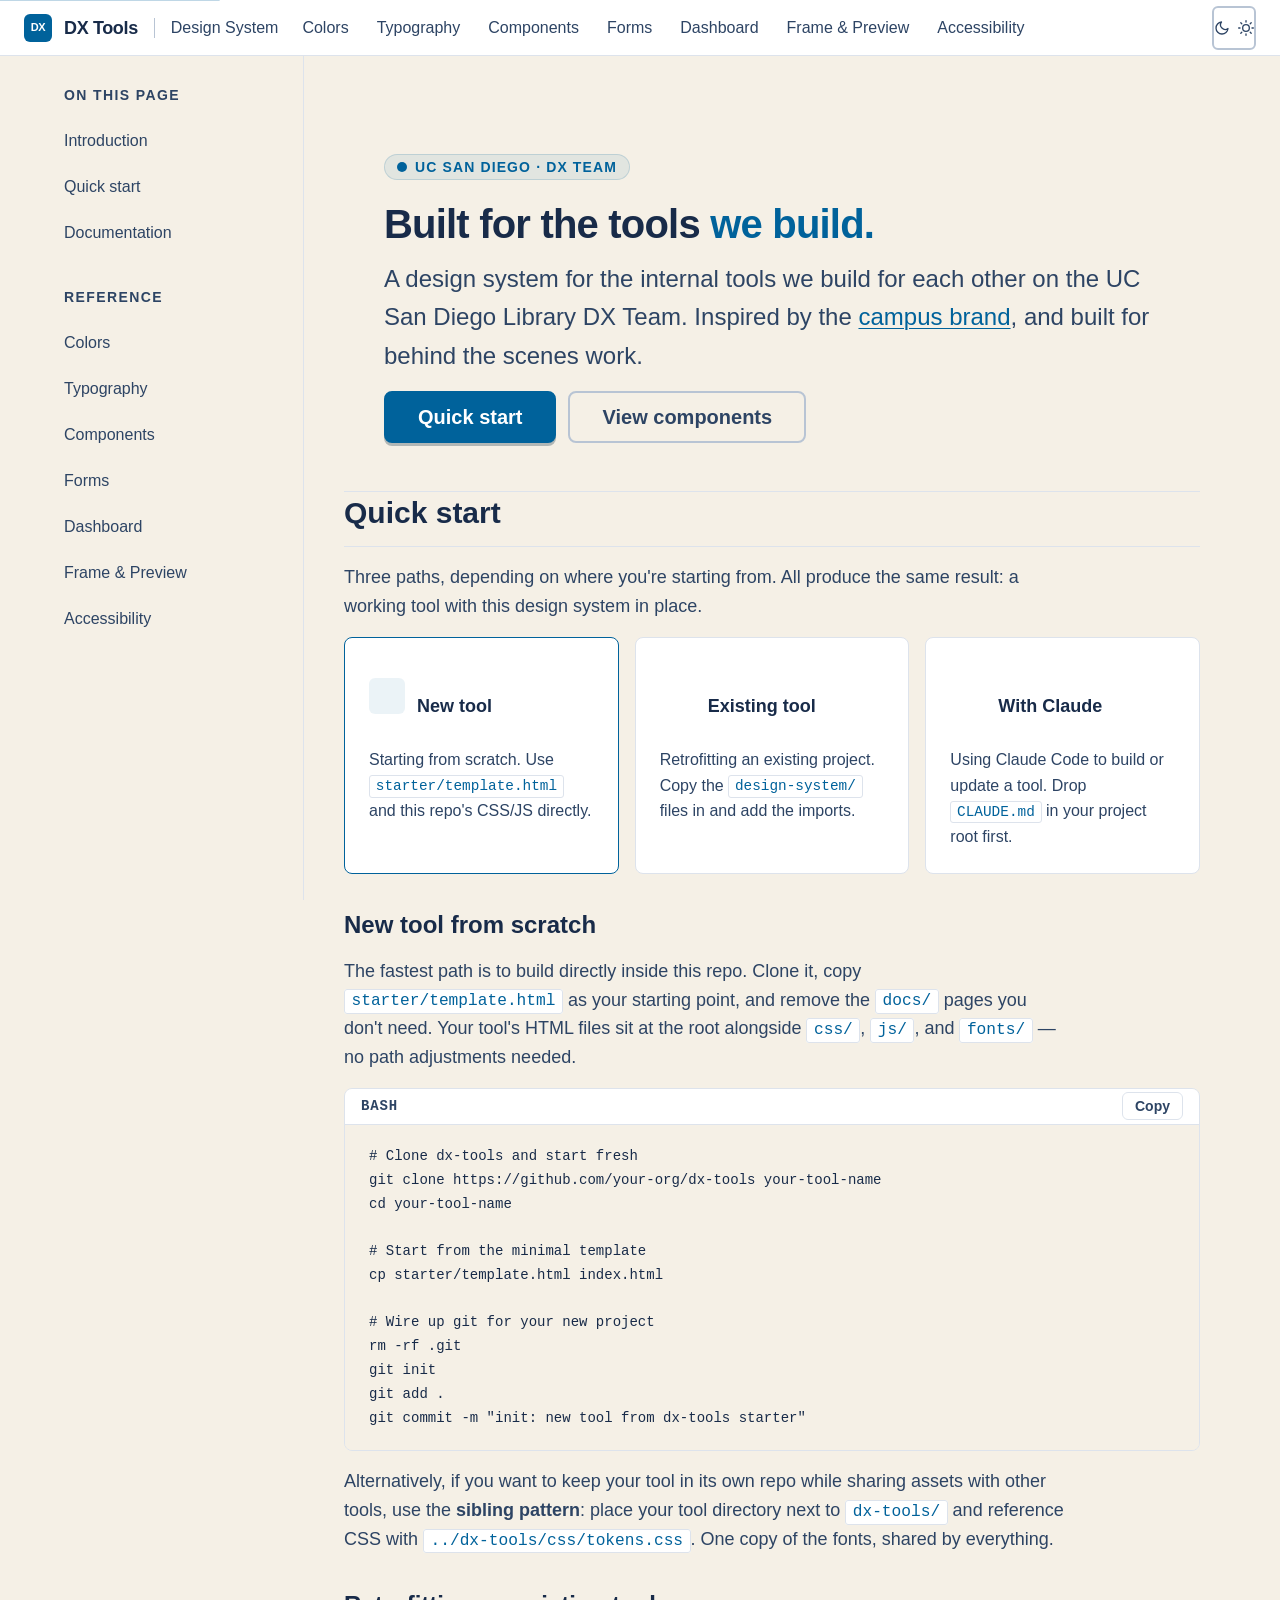
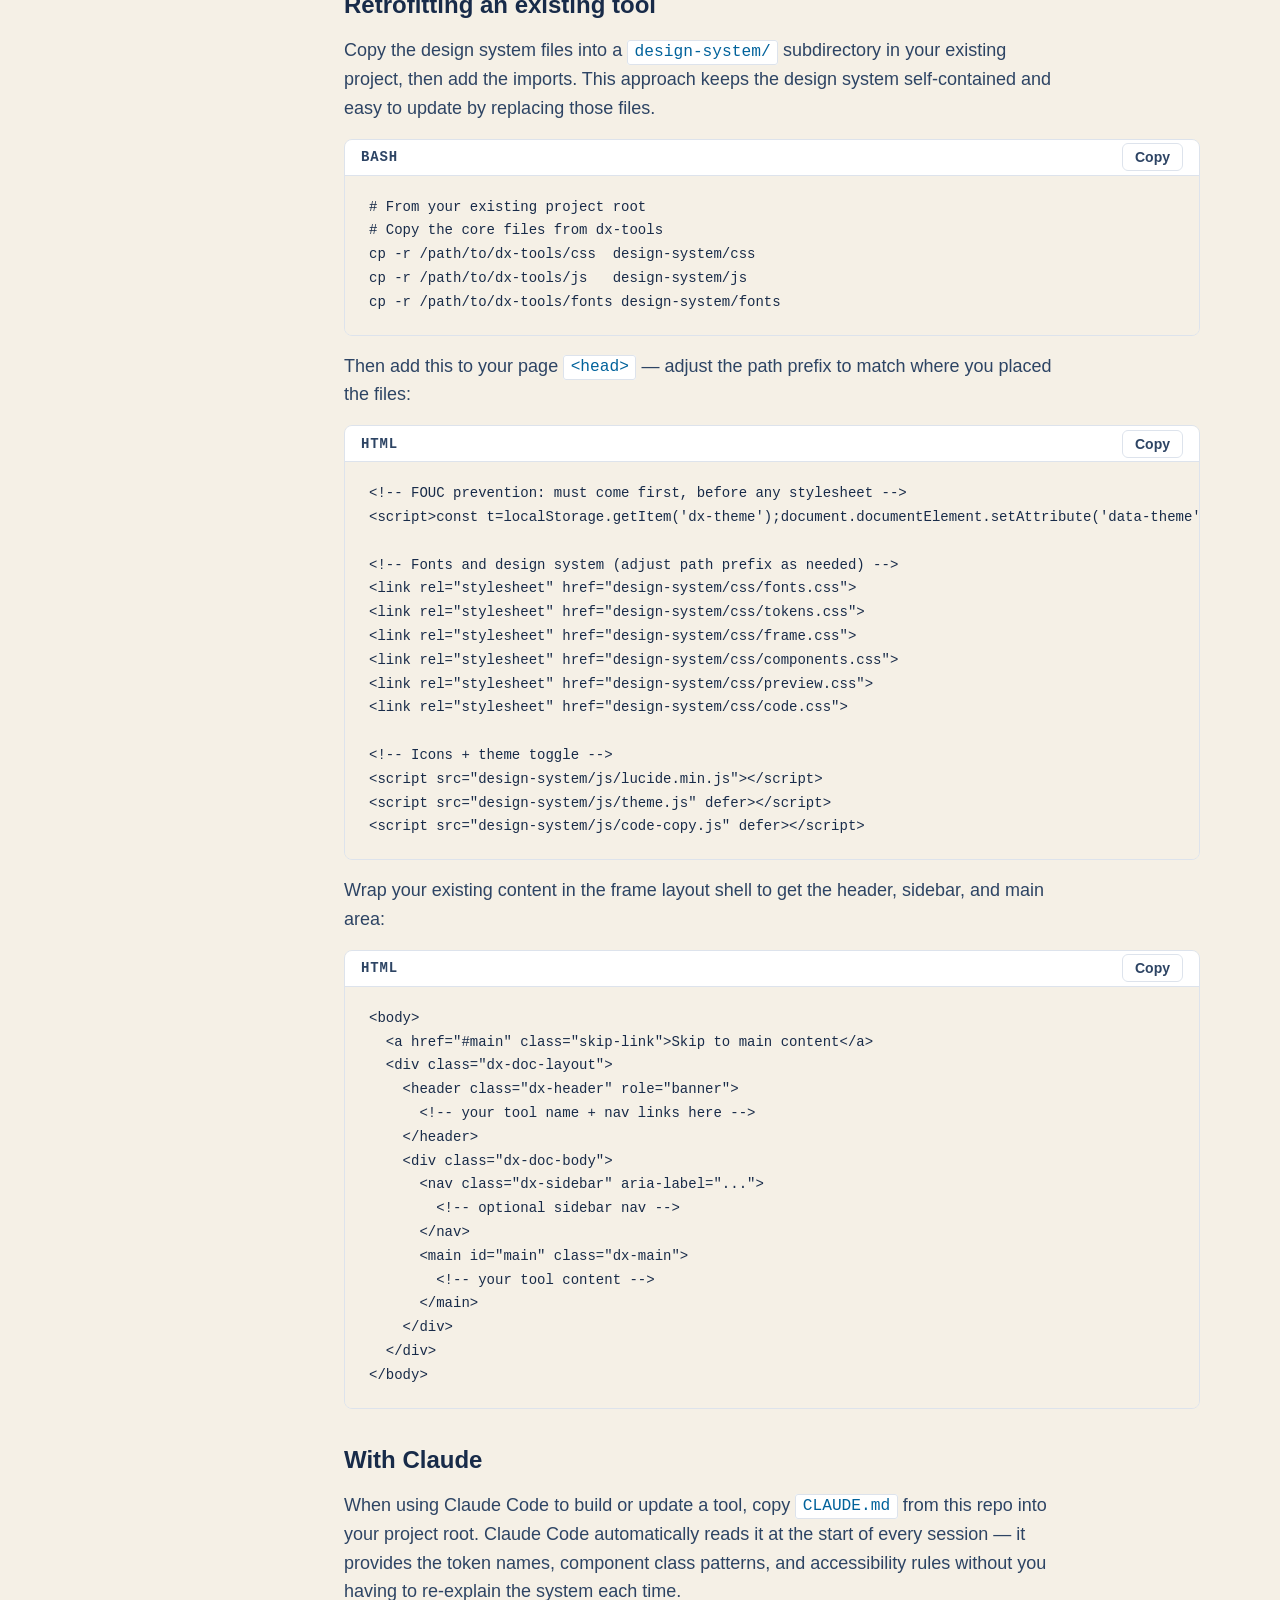
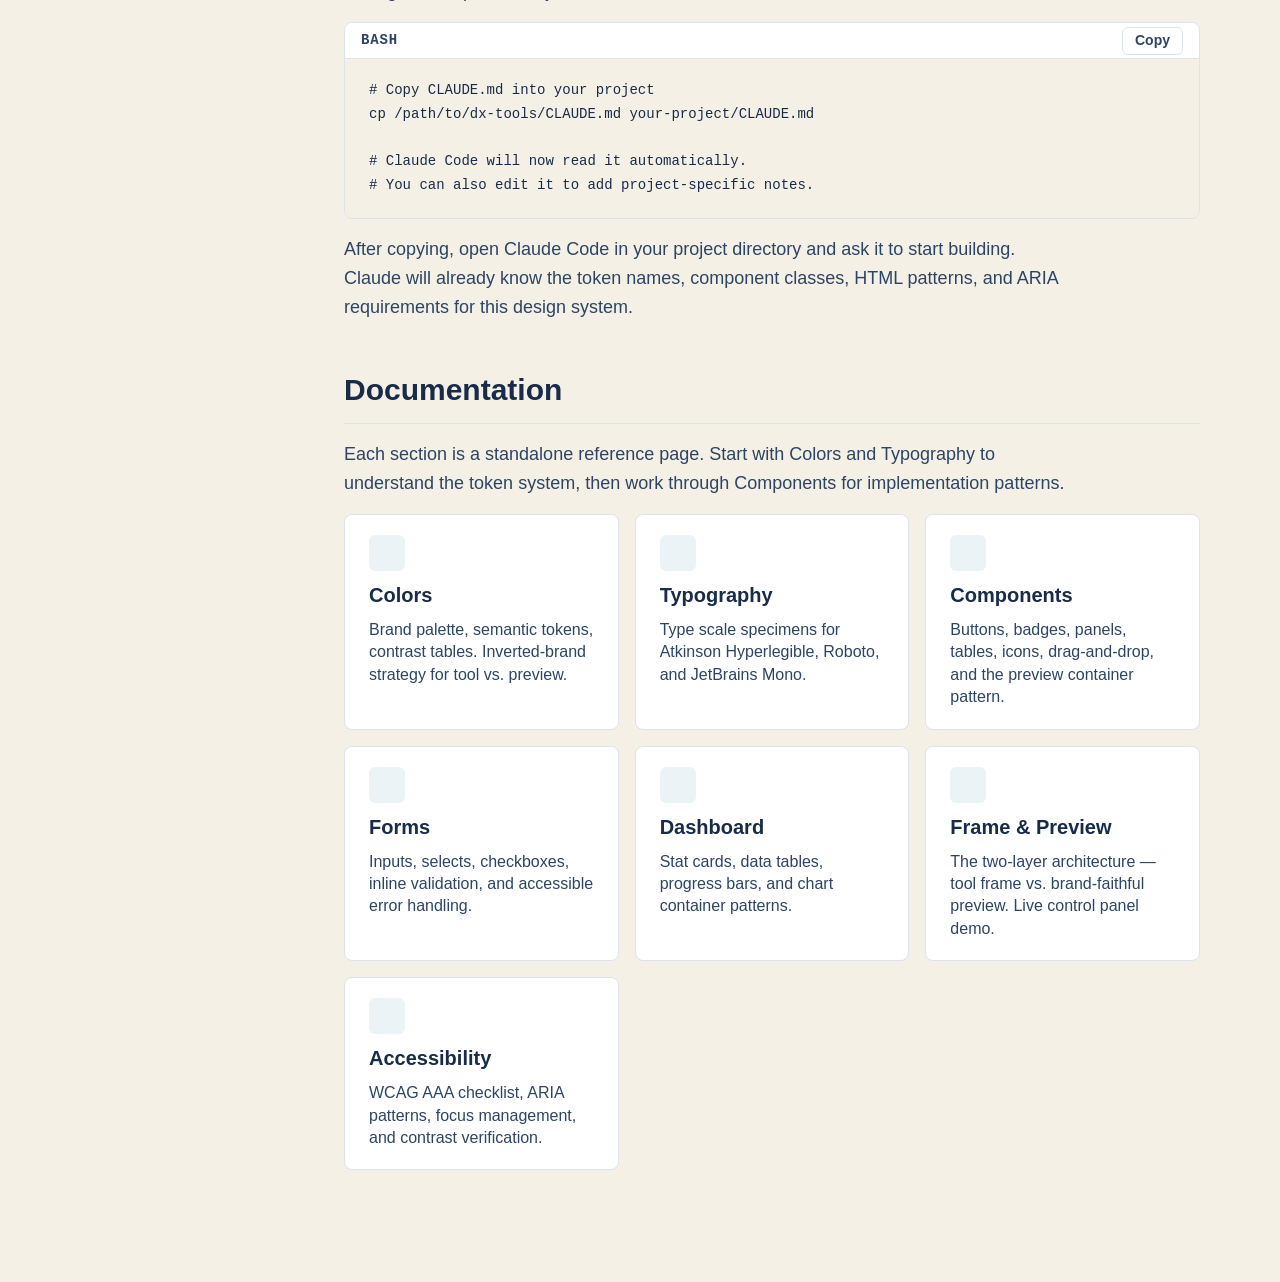
==== commit 07d7174c: "fix: docs/index.html is now a direct copy of root index.html with adjusted paths No redirect — /docs" ====
--- a/docs/index.html
+++ b/docs/index.html
@@ -3,20 +3,114 @@
 <head>
   <meta charset="UTF-8">
   <meta name="viewport" content="width=device-width, initial-scale=1.0">
-  <title>Documentation — DX Tools Design System</title>
-  <meta http-equiv="refresh" content="0; url=../index.html#docs">
+  <title>DX Tools Design System</title>
+  <meta name="description" content="UC San Diego campus brand applied for DX team internal tools. Dark-first, WCAG AAA, tactile controls.">
+  <!-- FOUC prevention: apply stored theme before first paint -->
   <script>const t=localStorage.getItem('dx-theme');document.documentElement.setAttribute('data-theme',t||'light');</script>
+  <!-- Fonts -->
   <link rel="stylesheet" href="../css/fonts.css">
+  <!-- Design System -->
   <link rel="stylesheet" href="../css/tokens.css">
   <link rel="stylesheet" href="../css/frame.css">
   <link rel="stylesheet" href="../css/components.css">
+  <link rel="stylesheet" href="../css/preview.css">
   <link rel="stylesheet" href="../css/code.css">
+  <style>
+    /* Landing page extras */
+    .hero {
+      padding: var(--space-16) var(--space-10) var(--space-12);
+      border-bottom: 1px solid var(--color-border);
+    }
+    .hero-badge {
+      display: inline-flex;
+      align-items: center;
+      gap: var(--space-2);
+      height: 26px;
+      padding: 0 var(--space-3);
+      background-color: var(--color-accent-muted);
+      border: 1px solid var(--color-accent-strong);
+      border-radius: var(--radius-full);
+      font-size: var(--text-xs);
+      font-weight: var(--weight-bold);
+      letter-spacing: 0.08em;
+      text-transform: uppercase;
+      color: var(--color-accent);
+      margin-bottom: var(--space-5);
+    }
+    .hero-title {
+      font-size: var(--text-3xl);
+      font-weight: var(--weight-bold);
+      line-height: var(--leading-tight);
+      color: var(--color-text);
+      margin-bottom: var(--space-4);
+      letter-spacing: -0.02em;
+    }
+    .hero-title span { color: var(--color-accent); }
+    .hero-desc {
+      font-size: var(--text-lg);
+      color: var(--color-text-muted);
+      max-width: 55ch;
+      line-height: var(--leading-normal);
+      margin-bottom: var(--space-8);
+    }
+    .hero-actions {
+      display: flex;
+      gap: var(--space-3);
+      flex-wrap: wrap;
+    }
+    /* Nav card grid */
+    .nav-grid {
+      display: grid;
+      grid-template-columns: repeat(auto-fill, minmax(260px, 1fr));
+      gap: var(--space-4);
+    }
+    .nav-card {
+      display: flex;
+      flex-direction: column;
+      gap: var(--space-2);
+      padding: var(--space-5) var(--space-6);
+      background-color: var(--color-surface);
+      border: 1px solid var(--color-border);
+      border-radius: var(--radius-lg);
+      text-decoration: none;
+      color: inherit;
+      transition: border-color var(--t-fast), box-shadow var(--t-fast), transform var(--t-fast);
+    }
+    .nav-card:hover {
+      border-color: var(--color-accent);
+      box-shadow: var(--shadow-md);
+      transform: translateY(-2px);
+    }
+    .nav-card__icon {
+      width: 36px;
+      height: 36px;
+      border-radius: var(--radius-md);
+      background-color: var(--color-accent-muted);
+      display: flex;
+      align-items: center;
+      justify-content: center;
+      color: var(--color-accent);
+      flex-shrink: 0;
+    }
+    .nav-card__title {
+      font-size: var(--text-md);
+      font-weight: var(--weight-semibold);
+      color: var(--color-text);
+    }
+    .nav-card__desc {
+      font-size: var(--text-sm);
+      color: var(--color-text-muted);
+      line-height: var(--leading-snug);
+    }
+  </style>
 </head>
 <body>
   <a href="#main" class="skip-link">Skip to main content</a>
+
   <div class="dx-doc-layout">
+    <!-- Header -->
     <header class="dx-header" role="banner">
-      <a href="../index.html" class="dx-header__brand" aria-label="DX Tools home">
+      <a href="../index.html" class="dx-header__brand" aria-label="DX Tools Design System home">
         <span class="dx-header__mark" aria-hidden="true">DX</span>
         <span class="dx-header__wordmark">DX Tools</span>
         <span class="dx-header__divider" aria-hidden="true"></span>
@@ -34,32 +128,234 @@
       <div class="dx-header__actions">
         <button class="btn btn--ghost btn--icon" data-theme-toggle aria-label="Switch to light mode" aria-pressed="false">
           <svg class="icon-moon" width="18" height="18" viewBox="0 0 24 24" fill="none" stroke="currentColor" stroke-width="2" stroke-linecap="round" stroke-linejoin="round" aria-hidden="true"><path d="M21 12.79A9 9 0 1 1 11.21 3 7 7 0 0 0 21 12.79z"/></svg>
-          <svg class="icon-sun"  width="18" height="18" viewBox="0 0 24 24" fill="none" stroke="currentColor" stroke-width="2" stroke-linecap="round" stroke-linejoin="round" aria-hidden="true" hidden><circle cx="12" cy="12" r="5"/><line x1="12" y1="1" x2="12" y2="3"/><line x1="12" y1="21" x2="12" y2="23"/><line x1="1" y1="12" x2="3" y2="12"/><line x1="21" y1="12" x2="23" y2="12"/><line x1="4.22" y1="4.22" x2="5.64" y2="5.64"/><line x1="18.36" y1="18.36" x2="19.78" y2="19.78"/><line x1="4.22" y1="19.78" x2="5.64" y2="18.36"/><line x1="18.36" y1="5.64" x2="19.78" y2="4.22"/></svg>
+          <svg class="icon-sun" width="18" height="18" viewBox="0 0 24 24" fill="none" stroke="currentColor" stroke-width="2" stroke-linecap="round" stroke-linejoin="round" aria-hidden="true" hidden><circle cx="12" cy="12" r="5"/><line x1="12" y1="1" x2="12" y2="3"/><line x1="12" y1="21" x2="12" y2="23"/><line x1="4.22" y1="4.22" x2="5.64" y2="5.64"/><line x1="18.36" y1="18.36" x2="19.78" y2="19.78"/><line x1="1" y1="12" x2="3" y2="12"/><line x1="21" y1="12" x2="23" y2="12"/><line x1="4.22" y1="19.78" x2="5.64" y2="18.36"/><line x1="18.36" y1="5.64" x2="19.78" y2="4.22"/></svg>
         </button>
       </div>
     </header>
 
+    <!-- Body -->
     <div class="dx-doc-body">
-      <main id="main" class="dx-main" style="max-width: 600px;">
-        <span class="eyebrow">Design system</span>
-        <h1 class="page-title">Documentation</h1>
-        <p class="lead">You've landed in the <code>docs/</code> directory. Pick a section below, or go to the <a href="../index.html">design system home</a>.</p>
-
-        <nav aria-label="Documentation sections">
-          <ul style="list-style: none; display: flex; flex-direction: column; gap: var(--space-3); padding: 0; margin-top: var(--space-6);">
-            <li><a href="colors.html" style="font-size: var(--text-md); font-weight: var(--weight-semibold);">Colors</a> — brand palette, semantic tokens, contrast tables</li>
-            <li><a href="typography.html" style="font-size: var(--text-md); font-weight: var(--weight-semibold);">Typography</a> — type scale specimens, Atkinson, Roboto, JetBrains Mono</li>
-            <li><a href="components.html" style="font-size: var(--text-md); font-weight: var(--weight-semibold);">Components</a> — buttons, panels, tables, icons, drag-and-drop, preview container</li>
-            <li><a href="forms.html" style="font-size: var(--text-md); font-weight: var(--weight-semibold);">Forms</a> — inputs, selects, validation, error states</li>
-            <li><a href="dashboard.html" style="font-size: var(--text-md); font-weight: var(--weight-semibold);">Dashboard</a> — stat cards, data tables, progress bars</li>
-            <li><a href="frame-preview.html" style="font-size: var(--text-md); font-weight: var(--weight-semibold);">Frame &amp; Preview</a> — two-layer architecture, cascade rules, control panel demo</li>
-            <li><a href="accessibility.html" style="font-size: var(--text-md); font-weight: var(--weight-semibold);">Accessibility</a> — WCAG AAA checklist, ARIA patterns, focus management</li>
+      <!-- Sidebar -->
+      <nav class="dx-sidebar" aria-label="Page navigation">
+        <div class="dx-sidebar-section">
+          <span class="dx-sidebar-label">On this page</span>
+          <ul class="dx-sidebar-nav">
+            <li><a href="#intro">Introduction</a></li>
+            <li><a href="#quickstart">Quick start</a></li>
+            <li><a href="#docs">Documentation</a></li>
           </ul>
-        </nav>
+        </div>
+        <div class="dx-sidebar-section">
+          <span class="dx-sidebar-label">Reference</span>
+          <ul class="dx-sidebar-nav">
+            <li><a href="colors.html">Colors</a></li>
+            <li><a href="typography.html">Typography</a></li>
+            <li><a href="components.html">Components</a></li>
+            <li><a href="forms.html">Forms</a></li>
+            <li><a href="dashboard.html">Dashboard</a></li>
+            <li><a href="frame-preview.html">Frame &amp; Preview</a></li>
+            <li><a href="accessibility.html">Accessibility</a></li>
+          </ul>
+        </div>
+      </nav>
+
+      <!-- Main content -->
+      <main id="main" class="dx-main">
+
+        <!-- Hero -->
+        <section class="hero" id="intro" aria-labelledby="hero-title">
+          <div class="hero-badge" aria-label="Version">
+            <svg width="10" height="10" viewBox="0 0 10 10" aria-hidden="true"><circle cx="5" cy="5" r="5" fill="currentColor"/></svg>
+            UC San Diego · DX Team
+          </div>
+          <h1 class="hero-title" id="hero-title">
+            Built for the tools <span>we build.</span>
+          </h1>
+          <p class="hero-desc">
+            A design system for the internal tools we build for each other on the UC San Diego Library DX Team. Inspired by the <a href="https://brand.ucsd.edu/">campus brand</a>, and built for behind the scenes work.
+          </p>
+          <div class="hero-actions">
+            <a href="#quickstart" class="btn btn--primary btn--lg">Quick start</a>
+            <a href="components.html" class="btn btn--ghost btn--lg">View components</a>
+          </div>
+        </section>
+
+        <!-- Quick start -->
+        <section class="dx-section" id="quickstart" aria-labelledby="qs-title">
+          <div class="dx-section-header">
+            <h2 id="qs-title">Quick start</h2>
+            <p>Three paths, depending on where you're starting from. All produce the same result: a working tool with this design system in place.</p>
+          </div>
+
+          <!-- Scenario cards -->
+          <div style="display: grid; grid-template-columns: repeat(auto-fill, minmax(220px, 1fr)); gap: var(--space-4); margin-bottom: var(--space-8);">
+            <div class="panel" style="border-color: var(--color-accent);">
+              <div class="panel__header">
+                <div class="panel__icon"><i data-lucide="sparkles" width="18" height="18" aria-hidden="true"></i></div>
+                <h3 class="panel__title" style="font-size: var(--text-base);">New tool</h3>
+              </div>
+              <div class="panel__body" style="font-size: var(--text-sm); color: var(--color-text-muted);">Starting from scratch. Use <code>starter/template.html</code> and this repo's CSS/JS directly.</div>
+            </div>
+            <div class="panel">
+              <div class="panel__header">
+                <div class="panel__icon" style="background-color: var(--color-surface-raised); color: var(--color-text-muted);"><i data-lucide="wrench" width="18" height="18" aria-hidden="true"></i></div>
+                <h3 class="panel__title" style="font-size: var(--text-base);">Existing tool</h3>
+              </div>
+              <div class="panel__body" style="font-size: var(--text-sm); color: var(--color-text-muted);">Retrofitting an existing project. Copy the <code>design-system/</code> files in and add the imports.</div>
+            </div>
+            <div class="panel">
+              <div class="panel__header">
+                <div class="panel__icon" style="background-color: var(--color-surface-raised); color: var(--color-text-muted);"><i data-lucide="bot" width="18" height="18" aria-hidden="true"></i></div>
+                <h3 class="panel__title" style="font-size: var(--text-base);">With Claude</h3>
+              </div>
+              <div class="panel__body" style="font-size: var(--text-sm); color: var(--color-text-muted);">Using Claude Code to build or update a tool. Drop <code>CLAUDE.md</code> in your project root first.</div>
+            </div>
+          </div>
+
+          <!-- New tool -->
+          <h3>New tool from scratch</h3>
+          <p>The fastest path is to build directly inside this repo. Clone it, copy <code>starter/template.html</code> as your starting point, and remove the <code>docs/</code> pages you don't need. Your tool's HTML files sit at the root alongside <code>css/</code>, <code>js/</code>, and <code>fonts/</code> — no path adjustments needed.</p>
+
+          <div class="code-block">
+            <div class="code-block__toolbar"><span class="code-block__lang">bash</span><button class="code-block__copy" aria-label="Copy code">Copy</button></div>
+            <pre><code># Clone dx-tools and start fresh
+git clone https://github.com/your-org/dx-tools your-tool-name
+cd your-tool-name
+
+# Start from the minimal template
+cp starter/template.html index.html
+
+# Wire up git for your new project
+rm -rf .git
+git init
+git add .
+git commit -m "init: new tool from dx-tools starter"</code></pre>
+          </div>
+
+          <p style="margin-top: var(--space-4);">Alternatively, if you want to keep your tool in its own repo while sharing assets with other tools, use the <strong>sibling pattern</strong>: place your tool directory next to <code>dx-tools/</code> and reference CSS with <code>../dx-tools/css/tokens.css</code>. One copy of the fonts, shared by everything.</p>
+
+          <!-- Existing tool -->
+          <h3 style="margin-top: var(--space-8);">Retrofitting an existing tool</h3>
+          <p>Copy the design system files into a <code>design-system/</code> subdirectory in your existing project, then add the imports. This approach keeps the design system self-contained and easy to update by replacing those files.</p>
+
+          <div class="code-block">
+            <div class="code-block__toolbar"><span class="code-block__lang">bash</span><button class="code-block__copy" aria-label="Copy code">Copy</button></div>
+            <pre><code># From your existing project root
+# Copy the core files from dx-tools
+cp -r /path/to/dx-tools/css  design-system/css
+cp -r /path/to/dx-tools/js   design-system/js
+cp -r /path/to/dx-tools/fonts design-system/fonts</code></pre>
+          </div>
+
+          <p style="margin-top: var(--space-4);">Then add this to your page <code>&lt;head&gt;</code> — adjust the path prefix to match where you placed the files:</p>
+
+          <div class="code-block" style="margin-top: var(--space-2);">
+            <div class="code-block__toolbar"><span class="code-block__lang">html</span><button class="code-block__copy" aria-label="Copy code">Copy</button></div>
+            <pre><code>&lt;!-- FOUC prevention: must come first, before any stylesheet --&gt;
+&lt;script&gt;const t=localStorage.getItem('dx-theme');document.documentElement.setAttribute('data-theme',t||'light');&lt;/script&gt;
+
+&lt;!-- Fonts and design system (adjust path prefix as needed) --&gt;
+&lt;link rel="stylesheet" href="design-system/css/fonts.css"&gt;
+&lt;link rel="stylesheet" href="design-system/css/tokens.css"&gt;
+&lt;link rel="stylesheet" href="design-system/css/frame.css"&gt;
+&lt;link rel="stylesheet" href="design-system/css/components.css"&gt;
+&lt;link rel="stylesheet" href="design-system/css/preview.css"&gt;
+&lt;link rel="stylesheet" href="design-system/css/code.css"&gt;
+
+&lt;!-- Icons + theme toggle --&gt;
+&lt;script src="design-system/js/lucide.min.js"&gt;&lt;/script&gt;
+&lt;script src="design-system/js/theme.js" defer&gt;&lt;/script&gt;
+&lt;script src="design-system/js/code-copy.js" defer&gt;&lt;/script&gt;</code></pre>
+          </div>
+
+          <p style="margin-top: var(--space-4);">Wrap your existing content in the frame layout shell to get the header, sidebar, and main area:</p>
+
+          <div class="code-block" style="margin-top: var(--space-2);">
+            <div class="code-block__toolbar"><span class="code-block__lang">html</span><button class="code-block__copy" aria-label="Copy code">Copy</button></div>
+            <pre><code>&lt;body&gt;
+  &lt;a href="#main" class="skip-link"&gt;Skip to main content&lt;/a&gt;
+  &lt;div class="dx-doc-layout"&gt;
+    &lt;header class="dx-header" role="banner"&gt;
+      &lt;!-- your tool name + nav links here --&gt;
+    &lt;/header&gt;
+    &lt;div class="dx-doc-body"&gt;
+      &lt;nav class="dx-sidebar" aria-label="..."&gt;
+        &lt;!-- optional sidebar nav --&gt;
+      &lt;/nav&gt;
+      &lt;main id="main" class="dx-main"&gt;
+        &lt;!-- your tool content --&gt;
+      &lt;/main&gt;
+    &lt;/div&gt;
+  &lt;/div&gt;
+&lt;/body&gt;</code></pre>
+          </div>
+
+          <!-- With Claude -->
+          <h3 style="margin-top: var(--space-8);">With Claude</h3>
+          <p>When using Claude Code to build or update a tool, copy <code>CLAUDE.md</code> from this repo into your project root. Claude Code automatically reads it at the start of every session — it provides the token names, component class patterns, and accessibility rules without you having to re-explain the system each time.</p>
+
+          <div class="code-block">
+            <div class="code-block__toolbar"><span class="code-block__lang">bash</span><button class="code-block__copy" aria-label="Copy code">Copy</button></div>
+            <pre><code># Copy CLAUDE.md into your project
+cp /path/to/dx-tools/CLAUDE.md your-project/CLAUDE.md
+
+# Claude Code will now read it automatically.
+# You can also edit it to add project-specific notes.</code></pre>
+          </div>
+
+          <p style="margin-top: var(--space-4);">After copying, open Claude Code in your project directory and ask it to start building. Claude will already know the token names, component classes, HTML patterns, and ARIA requirements for this design system.</p>
+        </section>
+
+        <!-- Documentation nav -->
+        <section class="dx-section" id="docs" aria-labelledby="docs-title">
+          <div class="dx-section-header">
+            <h2 id="docs-title">Documentation</h2>
+            <p>Each section is a standalone reference page. Start with Colors and Typography to understand the token system, then work through Components for implementation patterns.</p>
+          </div>
+          <div class="nav-grid" role="list">
+            <a href="colors.html" class="nav-card" role="listitem">
+              <div class="nav-card__icon" aria-hidden="true"><i data-lucide="palette" width="20" height="20"></i></div>
+              <div class="nav-card__title">Colors</div>
+              <div class="nav-card__desc">Brand palette, semantic tokens, contrast tables. Inverted-brand strategy for tool vs. preview.</div>
+            </a>
+            <a href="typography.html" class="nav-card" role="listitem">
+              <div class="nav-card__icon" aria-hidden="true"><i data-lucide="type" width="20" height="20"></i></div>
+              <div class="nav-card__title">Typography</div>
+              <div class="nav-card__desc">Type scale specimens for Atkinson Hyperlegible, Roboto, and JetBrains Mono.</div>
+            </a>
+            <a href="components.html" class="nav-card" role="listitem">
+              <div class="nav-card__icon" aria-hidden="true"><i data-lucide="layout-panel-left" width="20" height="20"></i></div>
+              <div class="nav-card__title">Components</div>
+              <div class="nav-card__desc">Buttons, badges, panels, tables, icons, drag-and-drop, and the preview container pattern.</div>
+            </a>
+            <a href="forms.html" class="nav-card" role="listitem">
+              <div class="nav-card__icon" aria-hidden="true"><i data-lucide="text-cursor-input" width="20" height="20"></i></div>
+              <div class="nav-card__title">Forms</div>
+              <div class="nav-card__desc">Inputs, selects, checkboxes, inline validation, and accessible error handling.</div>
+            </a>
+            <a href="dashboard.html" class="nav-card" role="listitem">
+              <div class="nav-card__icon" aria-hidden="true"><i data-lucide="bar-chart-2" width="20" height="20"></i></div>
+              <div class="nav-card__title">Dashboard</div>
+              <div class="nav-card__desc">Stat cards, data tables, progress bars, and chart container patterns.</div>
+            </a>
+            <a href="frame-preview.html" class="nav-card" role="listitem">
+              <div class="nav-card__icon" aria-hidden="true"><i data-lucide="layers" width="20" height="20"></i></div>
+              <div class="nav-card__title">Frame &amp; Preview</div>
+              <div class="nav-card__desc">The two-layer architecture — tool frame vs. brand-faithful preview. Live control panel demo.</div>
+            </a>
+            <a href="accessibility.html" class="nav-card" role="listitem">
+              <div class="nav-card__icon" aria-hidden="true"><i data-lucide="accessibility" width="20" height="20"></i></div>
+              <div class="nav-card__title">Accessibility</div>
+              <div class="nav-card__desc">WCAG AAA checklist, ARIA patterns, focus management, and contrast verification.</div>
+            </a>
+          </div>
+        </section>
       </main>
     </div>
   </div>
+
   <script src="../js/lucide.min.js"></script>
   <script src="../js/theme.js" defer></script>
+  <script src="../js/code-copy.js" defer></script>
 </body>
 </html>
--- a/css/preview.css
+++ b/css/preview.css
@@ -0,0 +1,274 @@
+/* ================================================================
+   DX TOOLS DESIGN SYSTEM — PREVIEW LAYER
+
+   Scoped to .dx-preview. Always brand-faithful UC San Diego light mode,
+   regardless of the surrounding frame's color mode. Tokens are
+   overridden at the .dx-preview boundary in tokens.css.
+   ================================================================ */
+
+/* ================================================================
+   PREVIEW CONTAINER
+   The outer frame that holds a preview area. Frame-side styling —
+   the visible border and label are frame elements, not preview.
+   ================================================================ */
+.preview-container {
+  position: relative;
+  border: 2px solid var(--color-border-strong);
+  border-radius: var(--radius-xl);
+  overflow: hidden;
+  background-color: var(--color-surface);
+}
+
+/* Toolbar strip above preview — lives in frame, not preview content */
+.preview-toolbar {
+  display: flex;
+  align-items: center;
+  gap: var(--space-3);
+  padding: 0 var(--space-4);
+  height: 40px;
+  background-color: var(--color-surface-raised);
+  border-bottom: 1px solid var(--color-border);
+  flex-shrink: 0;
+}
+
+.preview-toolbar__label {
+  font-size: var(--text-xs);
+  font-weight: var(--weight-bold);
+  letter-spacing: 0.1em;
+  text-transform: uppercase;
+  color: var(--color-text-subtle);
+}
+
+/* Viewport dots — like browser traffic lights, non-functional decoration */
+.preview-toolbar__dots {
+  display: flex;
+  gap: 6px;
+  align-items: center;
+  margin-right: var(--space-2);
+}
+
+.preview-toolbar__dot {
+  width: 10px;
+  height: 10px;
+  border-radius: var(--radius-full);
+  background-color: var(--color-border-strong);
+}
+
+.preview-toolbar__spacer {
+  flex: 1;
+}
+
+.preview-toolbar__actions {
+  display: flex;
+  gap: var(--space-2);
+}
+
+/* Size selector buttons in toolbar */
+.preview-size-btn {
+  display: inline-flex;
+  align-items: center;
+  justify-content: center;
+  height: var(--target-sm);
+  width: var(--target-sm);
+  border: 1px solid var(--color-border-strong);
+  background: transparent;
+  color: var(--color-text-subtle);
+  border-radius: var(--radius-md);
+  cursor: pointer;
+  transition: color var(--t-fast), border-color var(--t-fast), background-color var(--t-fast);
+  font-size: var(--text-xs);
+}
+
+.preview-size-btn:hover,
+.preview-size-btn[aria-pressed="true"] {
+  color: var(--color-accent);
+  border-color: var(--color-accent);
+  background-color: var(--color-accent-muted);
+}
+
+/* ================================================================
+   PREVIEW BODY  (.dx-preview)
+   Brand-faithful content area. Tokens scoped here via tokens.css.
+   ================================================================ */
+.dx-preview {
+  /* Tokens are set in tokens.css */
+  display: block;
+  min-height: 120px;
+}
+
+/* Strip any frame-mode overrides within preview — the .dx-preview
+   scope in tokens.css handles color, but we also need to reset the
+   font to preview font explicitly here for inheritance */
+.dx-preview,
+.dx-preview * {
+  font-family: var(--font-preview);
+}
+
+/* Code within previews can still use monospace */
+.dx-preview code,
+.dx-preview pre,
+.dx-preview kbd,
+.dx-preview samp {
+  font-family: var(--font-code);
+}
+
+/* Padding variant for the preview body */
+.dx-preview--padded {
+  padding: var(--space-8);
+}
+
+.dx-preview--sm {
+  padding: var(--space-4);
+}
+
+/* Dark preview stage — content shown on dark bg (e.g. header mockups) */
+.preview-container--stage .dx-preview {
+  background-color: var(--brand-navy);
+  color: #FFFFFF;
+}
+
+/* ================================================================
+   BRAND-FAITHFUL COMPONENT OVERRIDES WITHIN .dx-preview
+   These mirror UC San Diego website patterns — suitable for showing nav
+   mockups, page templates, etc.
+   ================================================================ */
+
+/* ── Cascade boundary ──────────────────────────────────────────────────────
+   frame.css uses :where(.dx-main) on its link rule, reducing its specificity
+   to 0,1,1. All .dx-preview rules at 0,2,0+ safely override it.
+   Never add bare `.dx-preview a` selectors that re-introduce 0,1,1 conflicts —
+   always scope nav/structural links with an extra class for 0,2,0.
+   ─────────────────────────────────────────────────────────────────────────── */
+
+/* Content links — body text, paragraphs, lists */
+.dx-preview a {
+  color: var(--brand-blue);
+  text-decoration: underline;
+  text-decoration-thickness: 1px;
+  text-underline-offset: 2px;
+}
+
+.dx-preview a:hover {
+  color: #004e7a;
+}
+
+/* Headings in preview use Roboto with brand navy */
+.dx-preview h1,
+.dx-preview h2,
+.dx-preview h3,
+.dx-preview h4,
+.dx-preview h5,
+.dx-preview h6 {
+  color: var(--brand-navy);
+  font-family: var(--font-preview);
+  line-height: 1.3;
+  margin-bottom: 0.5em;
+}
+
+.dx-preview p {
+  color: #2d4464;
+  line-height: 1.6;
+  margin-bottom: 1em;
+}
+
+/* Brand button inside preview */
+.dx-preview .btn--primary {
+  background-color: var(--brand-blue);
+  border-color: var(--brand-blue);
+  color: #FFFFFF;
+}
+
+.dx-preview .btn--primary:hover {
+  background-color: #004e7a;
+  border-color: #004e7a;
+}
+
+/* Brand nav inside preview */
+.preview-nav {
+  display: flex;
+  align-items: center;
+  background-color: var(--brand-navy);
+  color: #FFFFFF;
+  padding: 0 var(--space-6);
+  height: 60px;
+  gap: var(--space-2);
+}
+
+/* Brand link — .dx-preview .preview-nav__brand (0,2,0) beats frame 0,1,1 */
+.dx-preview .preview-nav__brand,
+.preview-nav__brand {
+  font-weight: var(--weight-bold);
+  font-size: var(--text-md);
+  color: #FFFFFF;                /* ~16:1 on Navy ✅ AAA */
+  text-decoration: none;
+  margin-right: var(--space-6);
+  flex-shrink: 0;
+}
+
+.dx-preview .preview-nav__brand:hover,
+.preview-nav__brand:hover {
+  color: #FFFFFF;
+  text-decoration: none;
+}
+
+/* Nav links — (0,2,0) beats frame 0,1,1 */
+.dx-preview .preview-nav__link,
+.preview-nav__link {
+  display: inline-flex;
+  align-items: center;
+  height: 100%;
+  padding: 0 var(--space-3);
+  font-size: var(--text-sm);
+  color: rgba(255, 255, 255, 0.9);   /* #FFFFFF 90% → ~15:1 on Navy ✅ AAA */
+  text-decoration: none;
+  border-bottom: 3px solid transparent;
+  transition: color var(--t-fast), border-color var(--t-fast);
+}
+
+.dx-preview .preview-nav__link:hover,
+.preview-nav__link:hover {
+  color: #FFFFFF;
+  border-bottom-color: var(--brand-yellow);
+}
+
+.dx-preview .preview-nav__link.active,
+.preview-nav__link.active {
+  color: #FFFFFF;
+  border-bottom-color: var(--brand-yellow);
+}
+
+/* Gold accent bar — a key UC San Diego brand motif */
+.preview-gold-bar {
+  height: 4px;
+  background-color: var(--brand-gold);
+  width: 100%;
+}
+
+/* Brand hero section inside preview */
+.preview-hero {
+  background-color: var(--brand-navy);
+  color: #FFFFFF;
+  padding: var(--space-12) var(--space-8);
+}
+
+.preview-hero h1 {
+  color: #FFFFFF;
+  font-size: 2rem;
+}
+
+.preview-hero p {
+  color: rgba(255,255,255,0.8);
+}
+
+/* ================================================================
+   RESPONSIVE PREVIEW (viewport simulation)
+   ================================================================ */
+.preview-container[data-viewport="mobile"] .dx-preview {
+  max-width: 390px;
+  margin: 0 auto;
+}
+
+.preview-container[data-viewport="tablet"] .dx-preview {
+  max-width: 768px;
+  margin: 0 auto;
+}
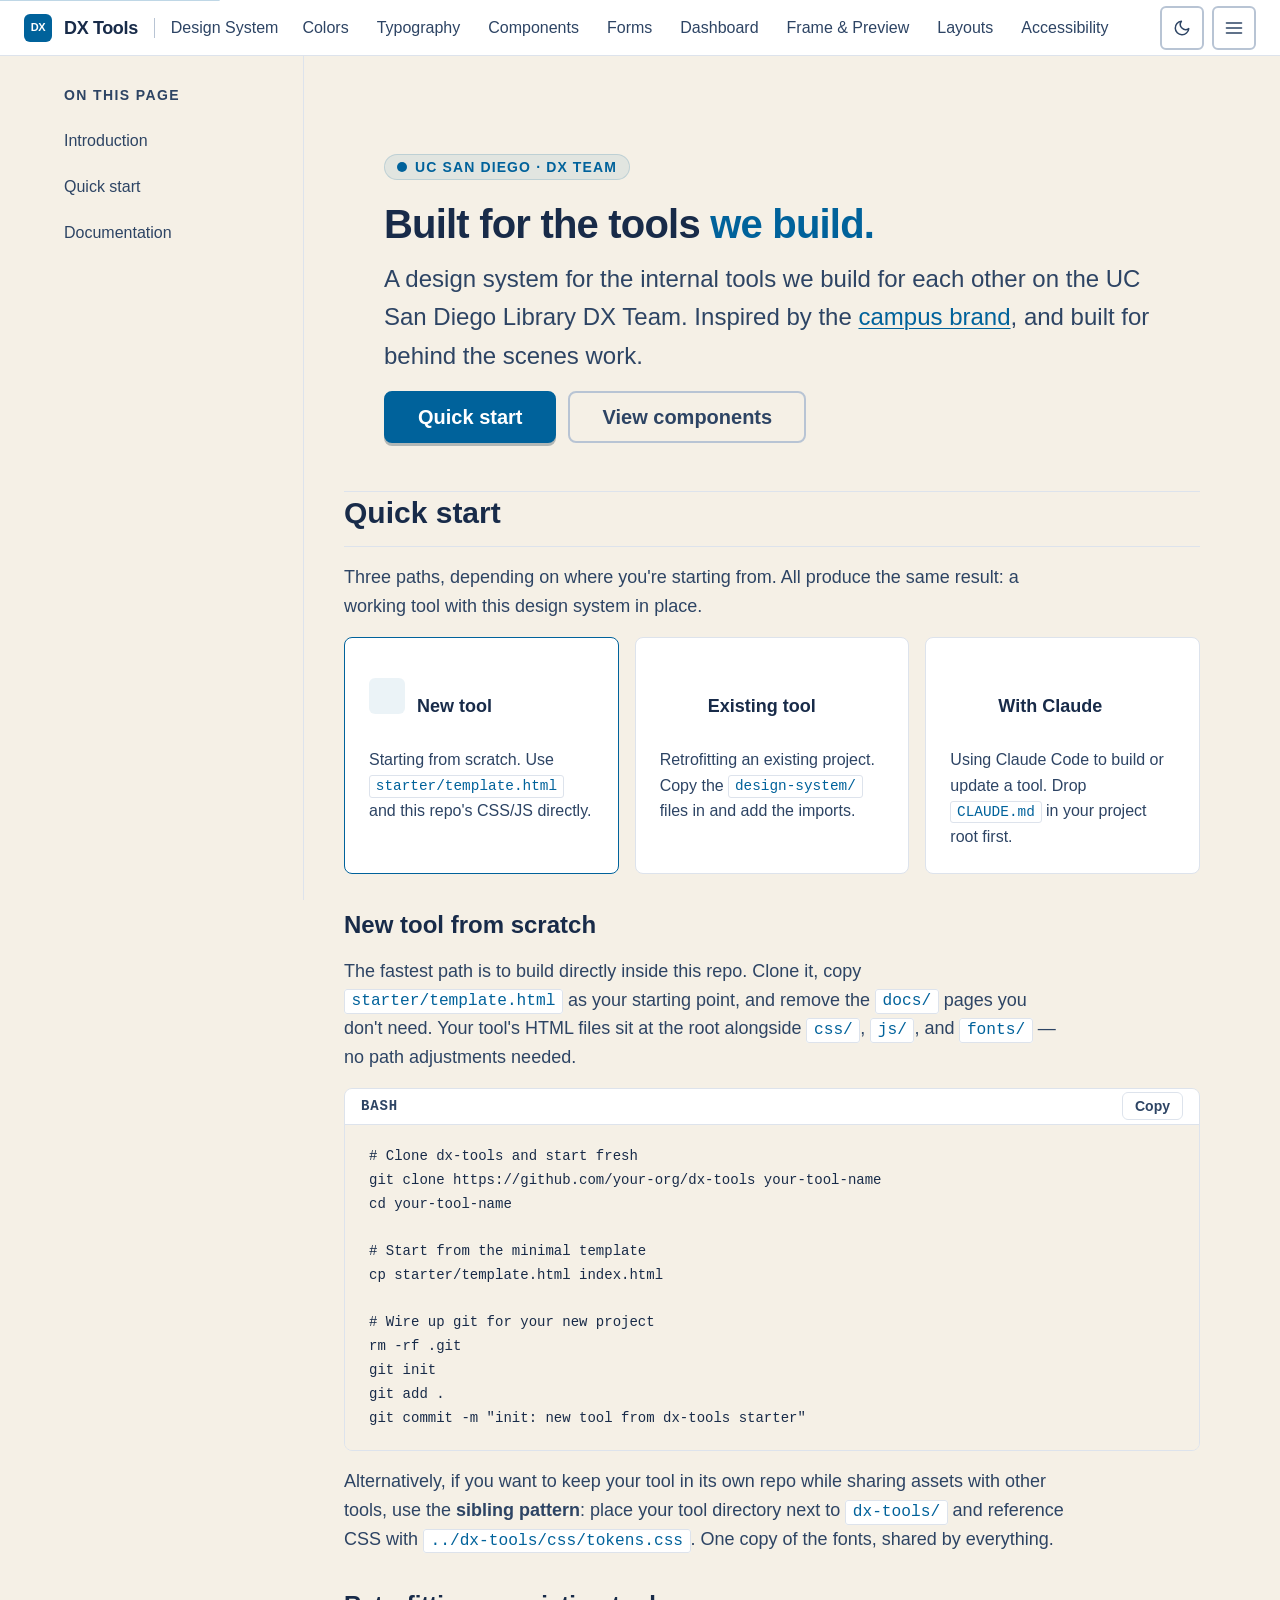
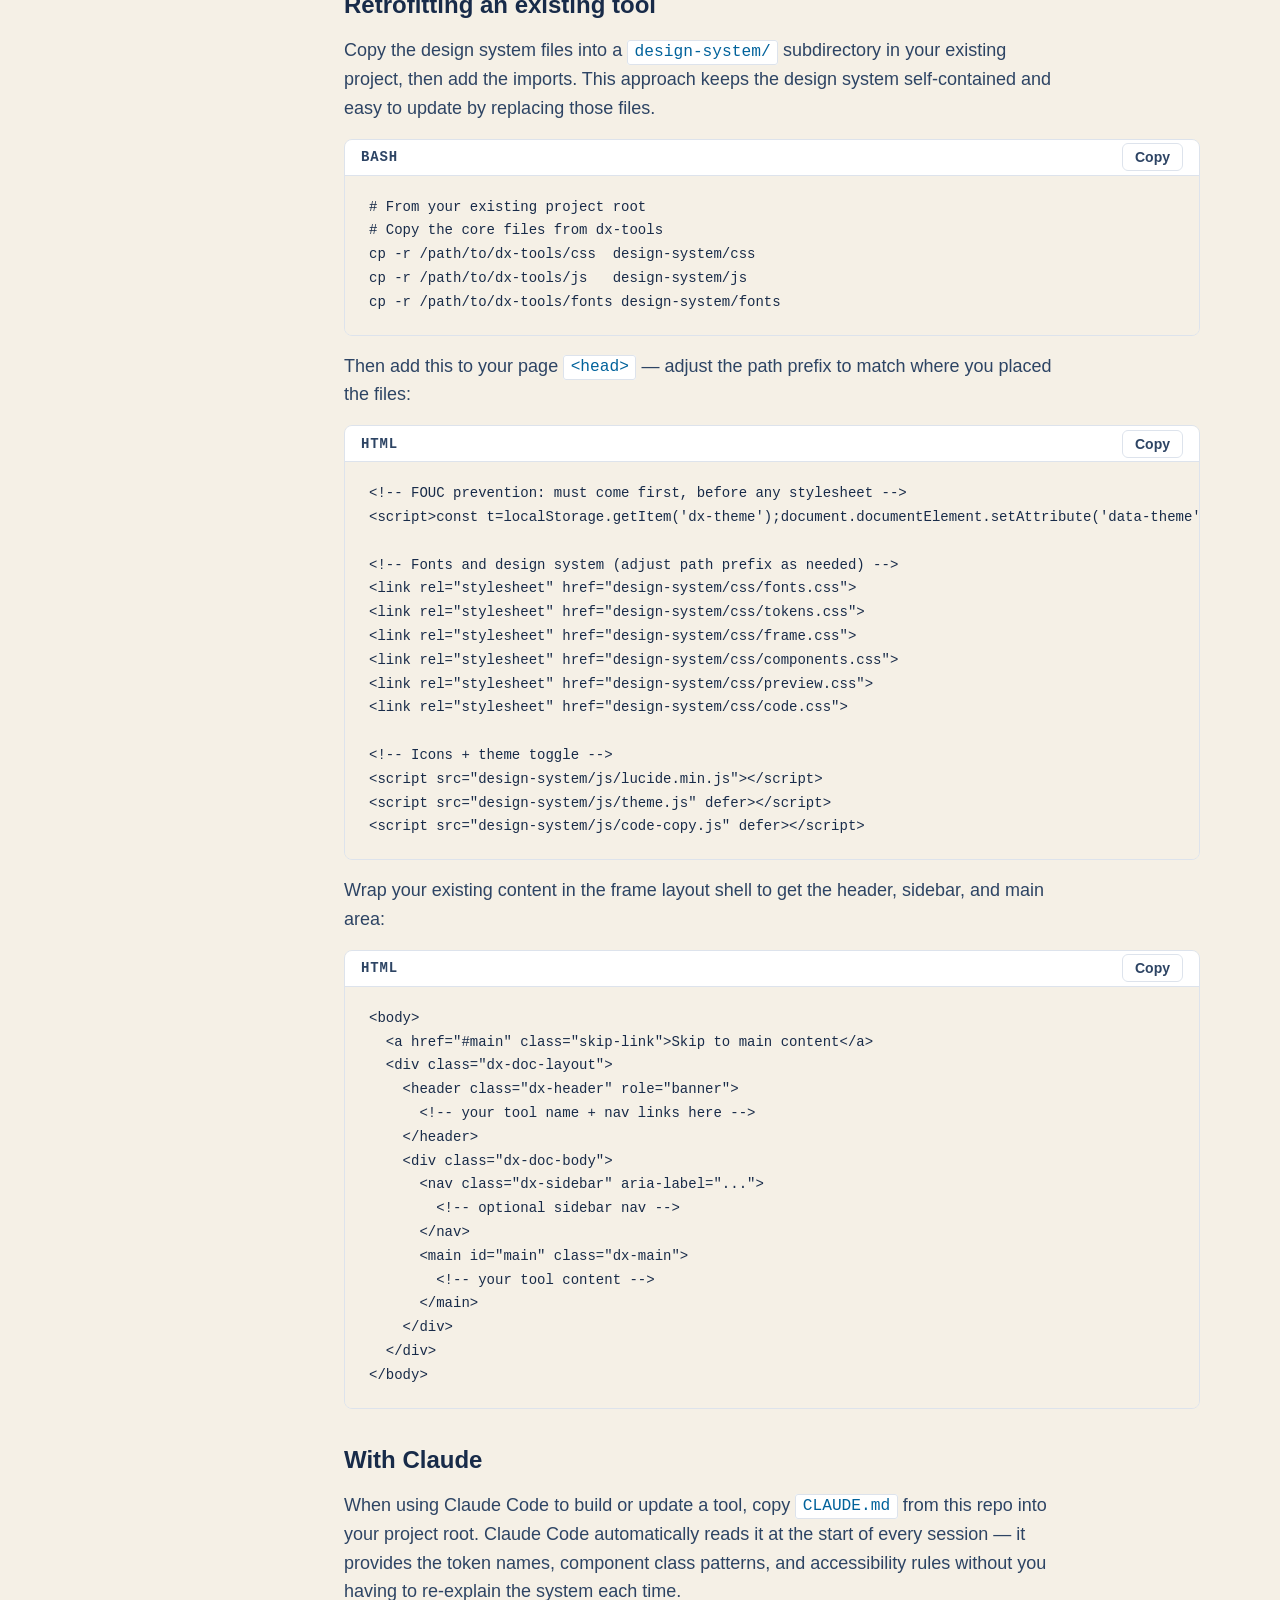
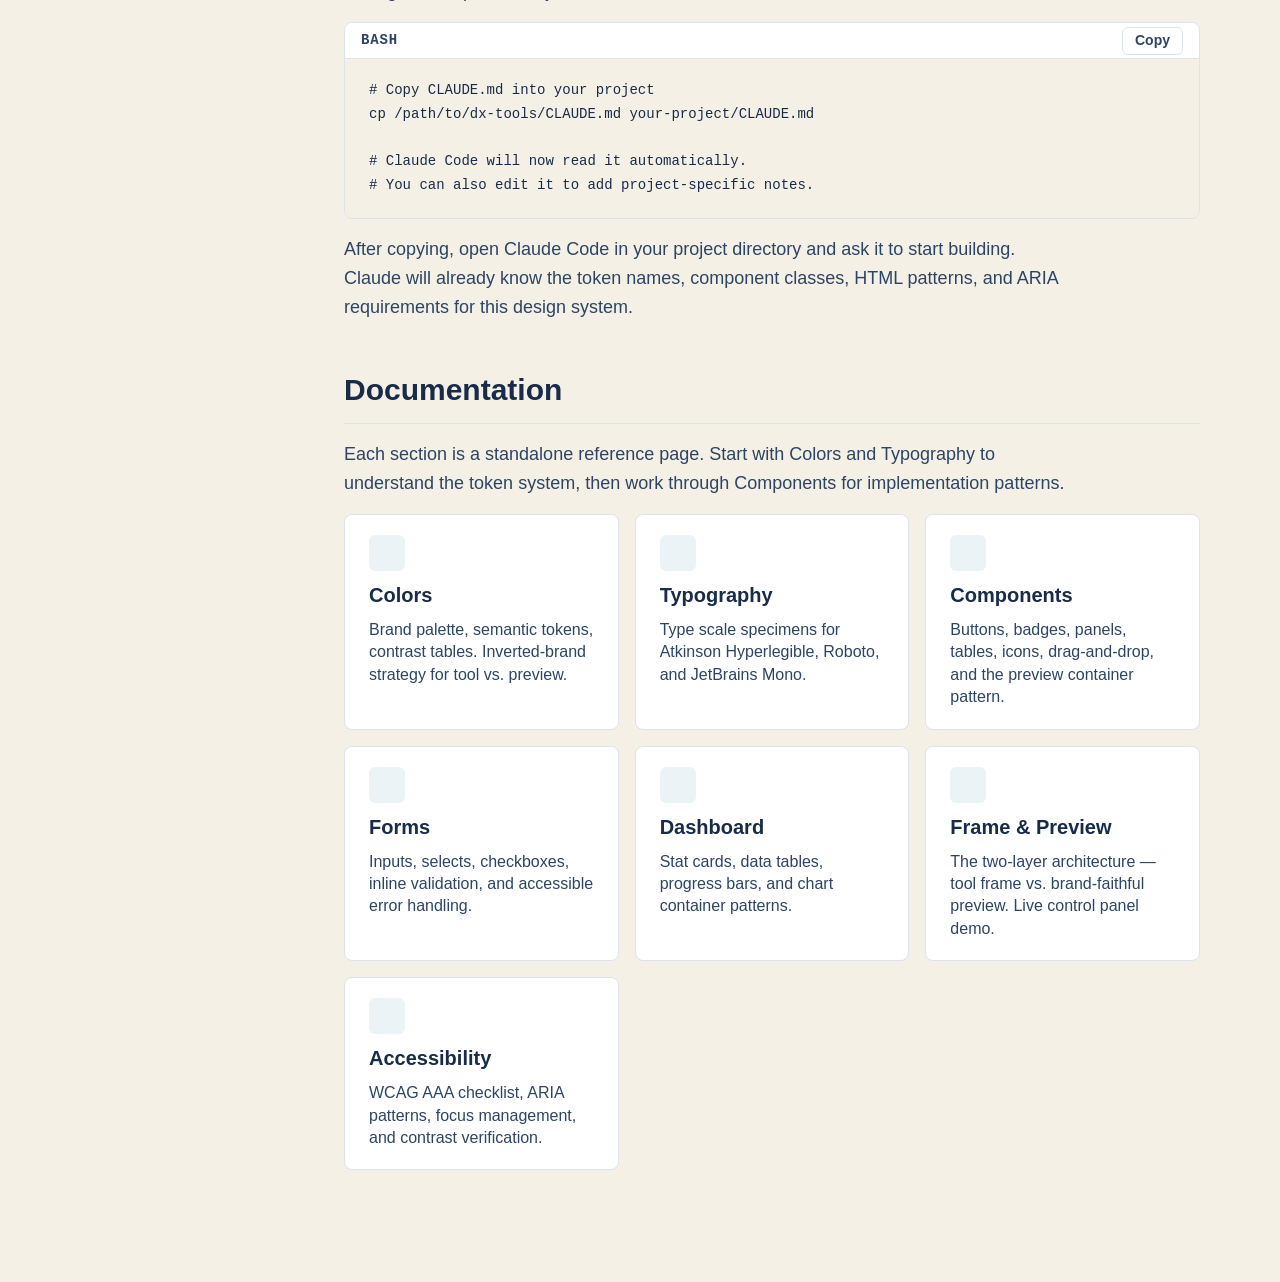
==== commit 6ba6d3bc: "Layouts and preview frames" ====
--- a/docs/index.html
+++ b/docs/index.html
@@ -123,6 +123,7 @@
         <a href="forms.html"         class="dx-header__nav-link">Forms</a>
         <a href="dashboard.html"     class="dx-header__nav-link">Dashboard</a>
         <a href="frame-preview.html" class="dx-header__nav-link">Frame &amp; Preview</a>
+        <a href="layouts.html"       class="dx-header__nav-link">Layouts</a>
         <a href="accessibility.html" class="dx-header__nav-link">Accessibility</a>
       </nav>
       <div class="dx-header__actions">
@@ -130,7 +131,23 @@
           <svg class="icon-moon" width="18" height="18" viewBox="0 0 24 24" fill="none" stroke="currentColor" stroke-width="2" stroke-linecap="round" stroke-linejoin="round" aria-hidden="true"><path d="M21 12.79A9 9 0 1 1 11.21 3 7 7 0 0 0 21 12.79z"/></svg>
           <svg class="icon-sun" width="18" height="18" viewBox="0 0 24 24" fill="none" stroke="currentColor" stroke-width="2" stroke-linecap="round" stroke-linejoin="round" aria-hidden="true" hidden><circle cx="12" cy="12" r="5"/><line x1="12" y1="1" x2="12" y2="3"/><line x1="12" y1="21" x2="12" y2="23"/><line x1="4.22" y1="4.22" x2="5.64" y2="5.64"/><line x1="18.36" y1="18.36" x2="19.78" y2="19.78"/><line x1="1" y1="12" x2="3" y2="12"/><line x1="21" y1="12" x2="23" y2="12"/><line x1="4.22" y1="19.78" x2="5.64" y2="18.36"/><line x1="18.36" y1="5.64" x2="19.78" y2="4.22"/></svg>
         </button>
+
+        <button class="btn btn--ghost btn--icon dx-nav-toggle" id="dx-nav-toggle" aria-expanded="false" aria-controls="dx-mobile-nav" aria-label="Open navigation menu">
+          <svg class="icon-menu" width="20" height="20" viewBox="0 0 24 24" fill="none" stroke="currentColor" stroke-width="2" stroke-linecap="round" stroke-linejoin="round" aria-hidden="true"><line x1="3" y1="6" x2="21" y2="6"/><line x1="3" y1="12" x2="21" y2="12"/><line x1="3" y1="18" x2="21" y2="18"/></svg>
+          <svg class="icon-close" width="20" height="20" viewBox="0 0 24 24" fill="none" stroke="currentColor" stroke-width="2" stroke-linecap="round" stroke-linejoin="round" aria-hidden="true" hidden><line x1="18" y1="6" x2="6" y2="18"/><line x1="6" y1="6" x2="18" y2="18"/></svg>
+        </button>
       </div>
+
+      <nav class="dx-mobile-nav" id="dx-mobile-nav" aria-label="Design system sections" hidden>
+        <a href="colors.html"        class="dx-mobile-nav__link">Colors</a>
+        <a href="typography.html"    class="dx-mobile-nav__link">Typography</a>
+        <a href="components.html"    class="dx-mobile-nav__link">Components</a>
+        <a href="forms.html"         class="dx-mobile-nav__link">Forms</a>
+        <a href="dashboard.html"     class="dx-mobile-nav__link">Dashboard</a>
+        <a href="frame-preview.html" class="dx-mobile-nav__link">Frame &amp; Preview</a>
+        <a href="layouts.html"       class="dx-mobile-nav__link">Layouts</a>
+        <a href="accessibility.html" class="dx-mobile-nav__link">Accessibility</a>
+            </nav>
     </header>
 
     <!-- Body -->
@@ -143,18 +160,6 @@
             <li><a href="#intro">Introduction</a></li>
             <li><a href="#quickstart">Quick start</a></li>
             <li><a href="#docs">Documentation</a></li>
-          </ul>
-        </div>
-        <div class="dx-sidebar-section">
-          <span class="dx-sidebar-label">Reference</span>
-          <ul class="dx-sidebar-nav">
-            <li><a href="colors.html">Colors</a></li>
-            <li><a href="typography.html">Typography</a></li>
-            <li><a href="components.html">Components</a></li>
-            <li><a href="forms.html">Forms</a></li>
-            <li><a href="dashboard.html">Dashboard</a></li>
-            <li><a href="frame-preview.html">Frame &amp; Preview</a></li>
-            <li><a href="accessibility.html">Accessibility</a></li>
           </ul>
         </div>
       </nav>
--- a/css/frame.css
+++ b/css/frame.css
@@ -37,6 +37,10 @@
   display: block;
   max-width: 100%;
 }
+
+/* Prevent display overrides from breaking the hidden attribute.
+   Must come AFTER the svg { display: block } rule above. */
+[hidden] { display: none !important; }
 
 /* Inherit fonts in form elements (browser default overrides otherwise) */
 input, button, textarea, select {
@@ -122,6 +126,24 @@
   margin: 0 auto;
 }
 
+/* No-sidebar layout variant.
+   Usage: <div class="dx-doc-body dx-doc-body--no-sidebar">
+   Omit the <nav class="dx-sidebar"> element entirely when using this. */
+.dx-doc-body--no-sidebar {
+  grid-template-columns: 1fr;
+  grid-template-areas: "main";
+}
+
+/* Wide no-sidebar layout — max-width unconstrained.
+   For dashboards and tools that need maximum horizontal space.
+   Usage: <div class="dx-doc-body dx-doc-body--no-sidebar-wide">
+   Omit the <nav class="dx-sidebar"> element entirely when using this. */
+.dx-doc-body--no-sidebar-wide {
+  grid-template-columns: 1fr;
+  grid-template-areas: "main";
+  max-width: none;
+}
+
 /* ================================================================
    TOOL APP LAYOUT  (.dx-app-layout)
    Full-viewport, fixed chrome — for actual tools (not docs).
@@ -267,6 +289,58 @@
   gap: var(--space-2);
   margin-left: auto;
   flex-shrink: 0;
+}
+
+/* Mobile nav toggle — hidden on desktop, shown at mobile breakpoint */
+.dx-nav-toggle {
+  display: none;
+  flex-shrink: 0;
+}
+
+/* ── Mobile nav dropdown ─────────────────────────────────────
+   Positioned fixed so it drops below the sticky header without
+   pushing page content. Hidden by default via the `hidden` attr.
+   ─────────────────────────────────────────────────────────── */
+.dx-mobile-nav {
+  position: fixed;
+  top: var(--header-h);
+  left: 0;
+  right: 0;
+  z-index: var(--z-sticky);
+  background: var(--color-surface-raised);
+  border-bottom: 2px solid var(--color-border-strong);
+  box-shadow: var(--shadow-md);
+  padding: var(--space-2) 0;
+}
+
+.dx-mobile-nav__link {
+  display: flex;
+  align-items: center;
+  min-height: var(--target-md);
+  padding: 0 var(--space-6);
+  font-size: var(--text-base);
+  font-weight: var(--weight-medium);
+  color: var(--color-text-muted);
+  text-decoration: none;
+  transition: background-color var(--t-fast), color var(--t-fast);
+}
+
+.dx-mobile-nav__link:hover {
+  background: var(--color-accent-muted);
+  color: var(--color-text);
+}
+
+.dx-mobile-nav__link[aria-current="page"] {
+  color: var(--color-accent);
+  background: var(--color-accent-muted);
+  font-weight: var(--weight-semibold);
+  border-left: 3px solid var(--color-accent);
+  padding-left: calc(var(--space-6) - 3px);
+}
+
+.dx-mobile-nav__link:focus-visible {
+  outline: 3px solid var(--color-focus);
+  outline-offset: -3px;
 }
 
 /* ================================================================
@@ -561,8 +635,9 @@
 /* ================================================================
    RESPONSIVE BREAKPOINTS
    ================================================================ */
+/* Tablets and mid-size laptops: narrow sidebar + hamburger nav */
 @media (max-width: 1024px) {
-  .dx-doc-body {
+  .dx-doc-body:not(.dx-doc-body--no-sidebar) {
     grid-template-columns: 220px 1fr;
   }
 
@@ -570,22 +645,28 @@
     width: 220px;
   }
 
+  /* Collapse inline nav to hamburger at this breakpoint */
+  .dx-header__nav {
+    display: none;
+  }
+
+  .dx-nav-toggle {
+    display: inline-flex;
+  }
+
   .dx-main {
     padding: var(--space-6) var(--space-8);
   }
 }
 
+/* Mobile: single-column layout, sidebar hidden */
 @media (max-width: 768px) {
-  .dx-doc-body {
+  .dx-doc-body:not(.dx-doc-body--no-sidebar) {
     grid-template-columns: 1fr;
     grid-template-areas: "main";
   }
 
   .dx-sidebar {
-    display: none;
-  }
-
-  .dx-header__nav {
     display: none;
   }
 
--- a/css/components.css
+++ b/css/components.css
@@ -1452,3 +1452,169 @@
     transition: none;
   }
 }
+
+/* ================================================================
+   STATION PANEL  (.station)
+   Numbered multi-step tabpanel for guided, sequential content —
+   e.g. tutorials, onboarding flows, interactive lessons.
+   Follows ARIA APG tablist pattern:
+     - role="tablist" on .station__nav
+     - role="tab" + aria-selected + aria-controls on .station__tab
+     - role="tabpanel" + aria-labelledby on .station__panel
+     - Roving tabindex: selected tab has tabindex="0", others "-1"
+     - Arrow Left/Right wrap-around, Home, End on keyboard
+   ================================================================ */
+
+/* Outer wrapper */
+.station {
+  display: flex;
+  flex-direction: column;
+  width: 100%;  /* fill the parent container regardless of content width */
+}
+
+/* ── Tab strip ─────────────────────────────────────────────────── */
+.station__nav {
+  display: flex;
+  border-bottom: 1px solid var(--color-border);
+  overflow-x: auto;
+  scrollbar-width: none;
+  -webkit-overflow-scrolling: touch;
+  /* Negative horizontal margin lets the strip span past the panel padding */
+  /* Omit or set to 0 when used in a tightly-bounded container */
+}
+
+.station__nav::-webkit-scrollbar {
+  display: none;
+}
+
+.station__tab {
+  display: flex;
+  flex-direction: column;
+  justify-content: center;
+  gap: var(--space-1);
+  flex: 1 0 148px;  /* grow equally to fill the nav; min 148px before overflow scroll kicks in */
+  min-height: var(--target-lg);    /* 52px — tall enough to comfortably hold 3 lines */
+  padding: var(--space-3) var(--space-5);
+  text-align: left;
+  background: transparent;
+  border: none;
+  border-bottom: 3px solid transparent;
+  border-right: 1px solid var(--color-border);
+  cursor: pointer;
+  transition: background-color var(--t-fast), border-color var(--t-fast);
+}
+
+.station__tab:last-child {
+  border-right: none;
+}
+
+.station__tab:hover {
+  background-color: var(--color-accent-muted);
+}
+
+.station__tab[aria-selected="true"] {
+  background-color: var(--color-surface);
+  border-bottom-color: var(--color-accent);
+}
+
+/* Station number label — e.g. "01" */
+.station__tab-num {
+  font-size: var(--text-xs);
+  font-weight: var(--weight-bold);
+  color: var(--color-text-subtle);
+  letter-spacing: 0.1em;
+  line-height: 1;
+}
+
+.station__tab[aria-selected="true"] .station__tab-num {
+  color: var(--color-accent);
+}
+
+/* Main tab label */
+.station__tab-title {
+  font-size: var(--text-sm);
+  font-weight: var(--weight-semibold);
+  color: var(--color-text-muted);
+  line-height: var(--leading-snug);
+}
+
+.station__tab[aria-selected="true"] .station__tab-title {
+  color: var(--color-text);
+}
+
+/* Optional subtitle / descriptor below the title */
+.station__tab-sub {
+  font-size: var(--text-xs);
+  color: var(--color-text-subtle);
+  line-height: var(--leading-snug);
+}
+
+/* ── Content panels ────────────────────────────────────────────── */
+.station__panels {
+  /* Wraps all role="tabpanel" elements. Sizing is up to the consumer. */
+}
+
+.station__panel {
+  padding: var(--space-8) 0;
+}
+
+.station__panel[hidden] {
+  display: none;
+}
+
+/* Eyebrow above panel heading — e.g. "Station 01" */
+.station__panel-eyebrow {
+  display: block;
+  font-size: var(--text-xs);
+  font-weight: var(--weight-bold);
+  letter-spacing: 0.12em;
+  text-transform: uppercase;
+  color: var(--color-accent);
+  margin-bottom: var(--space-2);
+}
+
+.station__panel-heading {
+  font-size: var(--text-xl);
+  font-weight: var(--weight-bold);
+  line-height: var(--leading-snug);
+  color: var(--color-text);
+  margin-bottom: var(--space-2);
+}
+
+.station__panel-sub {
+  font-size: var(--text-md);
+  color: var(--color-text-muted);
+  line-height: var(--leading-normal);
+  max-width: 65ch;
+  margin-bottom: var(--space-6);
+}
+
+/* ── Prev / Next footer ────────────────────────────────────────── */
+.station__footer {
+  display: flex;
+  align-items: center;
+  justify-content: space-between;
+  padding-top: var(--space-6);
+  border-top: 1px solid var(--color-border);
+  margin-top: var(--space-6);
+  gap: var(--space-3);
+}
+
+.station__footer-nav {
+  display: flex;
+  align-items: center;
+  gap: var(--space-3);
+}
+
+/* ── Focus management ──────────────────────────────────────────── */
+/* Panel headings receive programmatic focus on tab change.
+   Remove the default :focus ring since the heading is not interactive. */
+.station__panel-heading[tabindex="-1"]:focus {
+  outline: none;
+}
+
+@media (prefers-reduced-motion: reduce) {
+  .station__tab {
+    transition: none;
+  }
+}
